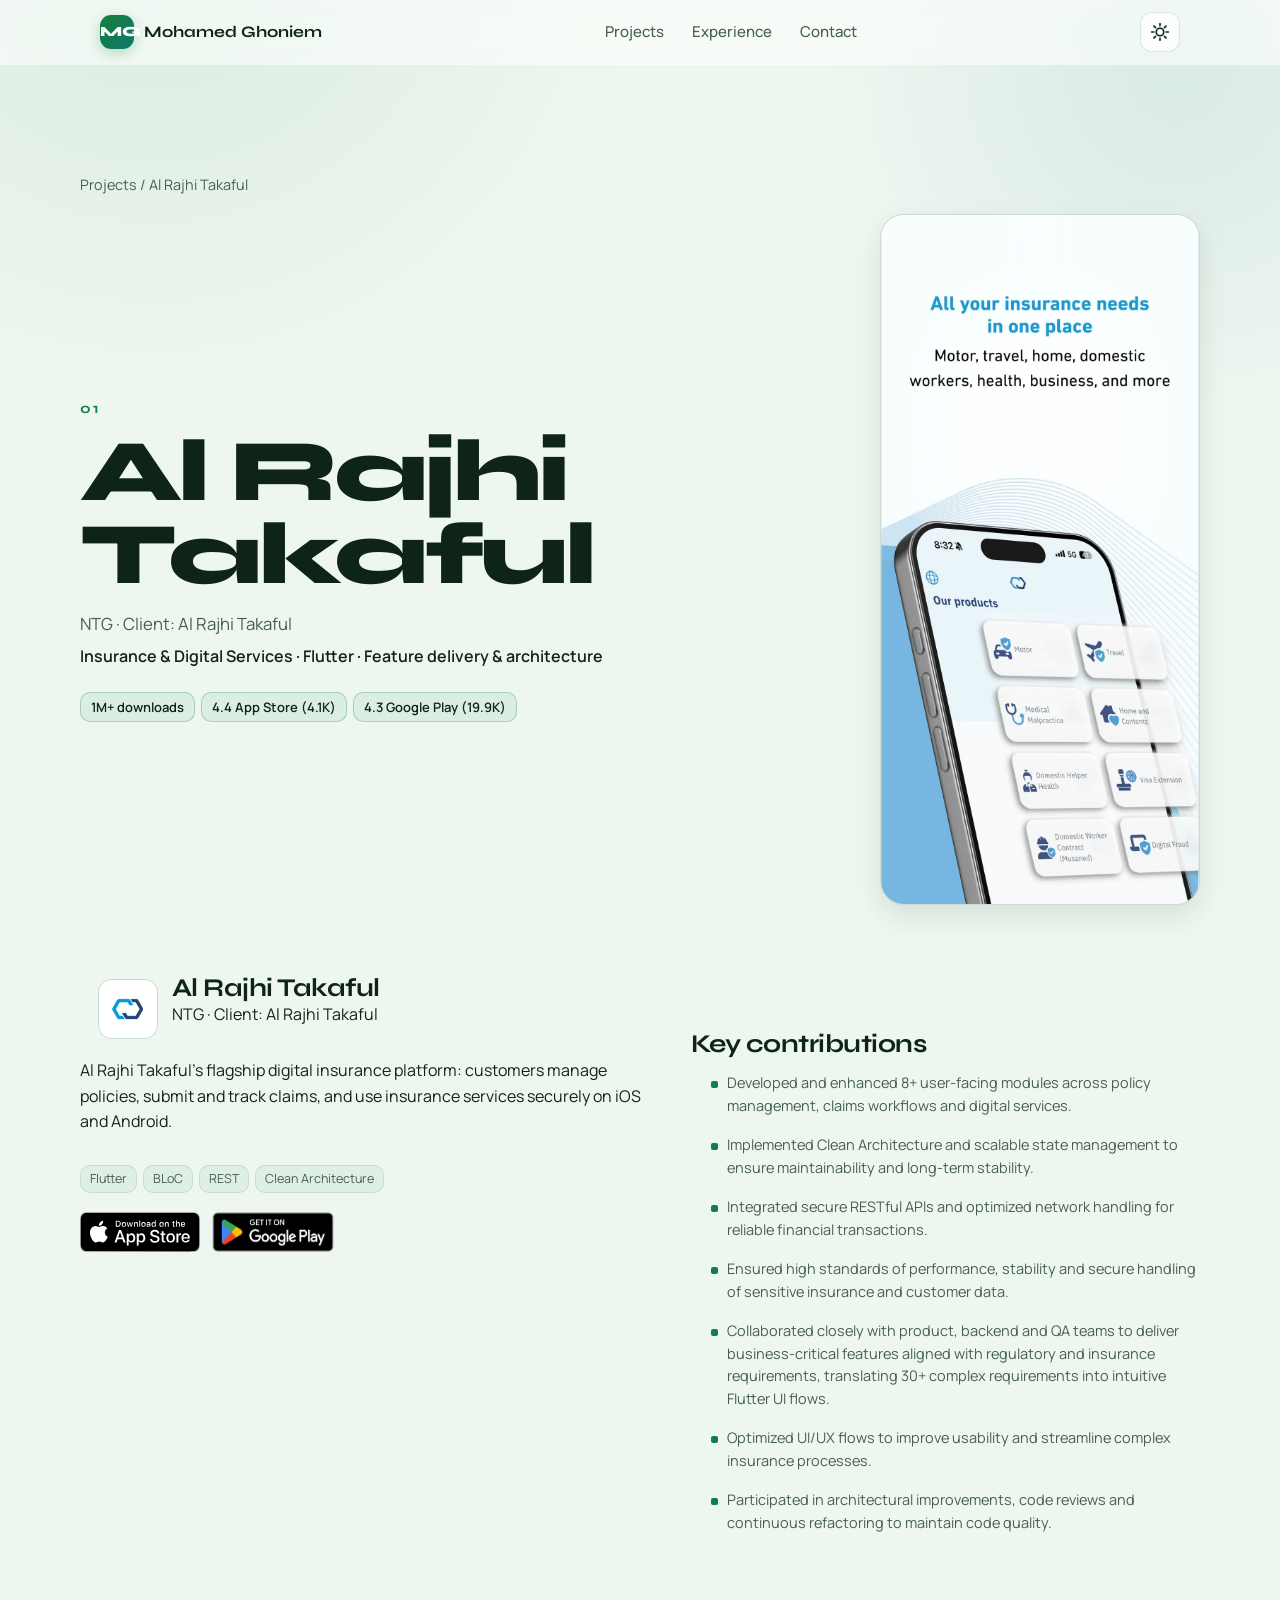
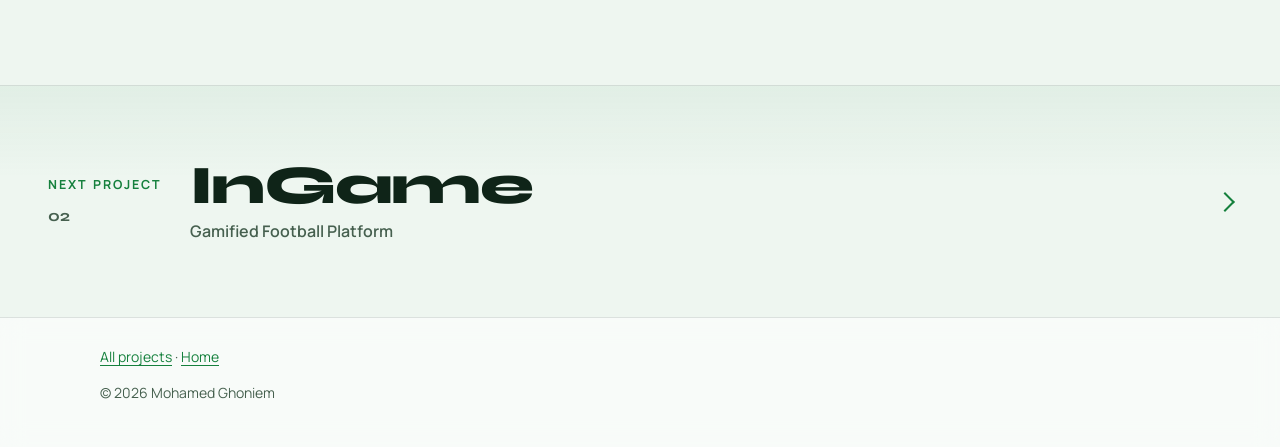
==== work/al-rajhi-takaful/index.html @ a27f89a6 "Add Dennis-style project case pages with View hover Replace expandable work panels with dedicated /w" ====
<!doctype html>
<html lang="en" class="no-js" data-theme="dark">
<head>
<meta charset="utf-8">
<meta name="viewport" content="width=device-width, initial-scale=1">
<title>Al Rajhi Takaful — Mohamed Ghoniem</title>
<meta name="description" content="Al Rajhi Takaful&#x27;s flagship digital insurance platform: customers manage policies, submit and track claims, and use insurance services securely on iOS and Android.">
<meta name="author" content="Mohamed Ghoniem">
<link rel="canonical" href="https://ghon4.github.io/work/al-rajhi-takaful/">
<meta name="theme-color" content="#07130d" id="theme-color">
<meta name="color-scheme" content="dark light">
<meta property="og:type" content="article">
<meta property="og:site_name" content="Mohamed Ghoniem">
<meta property="og:title" content="Al Rajhi Takaful — Mohamed Ghoniem">
<meta property="og:description" content="Al Rajhi Takaful&#x27;s flagship digital insurance platform: customers manage policies, submit and track claims, and use insurance services securely on iOS and Android.">
<meta property="og:url" content="https://ghon4.github.io/work/al-rajhi-takaful/">
<meta property="og:image" content="https://ghon4.github.io/assets/og-website.jpg">
<meta name="twitter:card" content="summary_large_image">
<meta name="twitter:title" content="Al Rajhi Takaful — Mohamed Ghoniem">
<meta name="twitter:description" content="Al Rajhi Takaful&#x27;s flagship digital insurance platform: customers manage policies, submit and track claims, and use insurance services securely on iOS and Android.">
<meta name="twitter:image" content="https://ghon4.github.io/assets/og-website.jpg">
<link rel="icon" href="../../favicon.svg" type="image/svg+xml">
<link rel="icon" href="../../favicon-32.png" sizes="32x32" type="image/png">
<link rel="apple-touch-icon" href="../../apple-touch-icon.png">
<link rel="preconnect" href="https://fonts.googleapis.com">
<link rel="preconnect" href="https://fonts.gstatic.com" crossorigin>
<link href="https://fonts.googleapis.com/css2?family=Manrope:wght@400;500;600;700;800&family=Syne:wght@600;700;800&display=swap" rel="stylesheet">
<script>(function(){var r=document.documentElement;r.classList.add('js');r.classList.remove('no-js');try{var t=localStorage.getItem('theme');if(!t)t=matchMedia('(prefers-color-scheme: light)').matches?'light':'dark';r.setAttribute('data-theme',t);}catch(e){}})();</script>
<link rel="stylesheet" href="../../assets/css/style.css?v=7">
</head>
<body class="case-page">
<a class="skip-link" href="#main">Skip to content</a>
<header class="site-header">
  <div class="container">
    <nav class="nav" aria-label="Main">
      <a class="brand" href="../../" aria-label="Mohamed Ghoniem, back to home"><span class="brand-mark" aria-hidden="true">MG</span><span>Mohamed Ghoniem</span></a>
      <div class="nav-links-wrap">
        <ul class="nav-links">
          <li><a href="../../#projects">Projects</a></li>
          <li><a href="../../#experience">Experience</a></li>
          <li><a href="../../#contact">Contact</a></li>
        </ul>
      </div>
      <div class="nav-actions">
        <button class="icon-btn theme-toggle" type="button" aria-label="Toggle light theme" aria-pressed="false">
          <svg class="moon" viewBox="0 0 24 24" aria-hidden="true"><path d="M21 12.8A9 9 0 1 1 11.2 3a7 7 0 0 0 9.8 9.8z" fill="none" stroke="currentColor" stroke-width="2" stroke-linejoin="round"/></svg>
          <svg class="sun" viewBox="0 0 24 24" aria-hidden="true"><circle cx="12" cy="12" r="4.5" fill="none" stroke="currentColor" stroke-width="2"/><path d="M12 2v2.5M12 19.5V22M2 12h2.5M19.5 12H22M4.9 4.9l1.8 1.8M17.3 17.3l1.8 1.8M4.9 19.1l1.8-1.8M17.3 6.7l1.8-1.8" stroke="currentColor" stroke-width="2" stroke-linecap="round"/></svg>
        </button>
        <button class="icon-btn menu-toggle" type="button" aria-label="Open menu" aria-expanded="false" aria-controls="mobile-menu">
          <svg class="open" viewBox="0 0 24 24" aria-hidden="true"><path d="M4 7h16M4 12h16M4 17h16" stroke="currentColor" stroke-width="2" stroke-linecap="round"/></svg>
          <svg class="close" viewBox="0 0 24 24" aria-hidden="true"><path d="M6 6l12 12M18 6 6 18" stroke="currentColor" stroke-width="2" stroke-linecap="round"/></svg>
        </button>
      </div>
    </nav>
    <div class="mobile-menu" id="mobile-menu">
      <a href="../../#projects">Projects</a>
      <a href="../../#experience">Experience</a>
      <a href="../../#contact">Contact</a>
    </div>
  </div>
</header>

<main id="main">
  <article class="case" aria-labelledby="case-title">
    <div class="case-hero container">
      <p class="case-crumb reveal"><a href="../../#projects">Projects</a><span aria-hidden="true"> / </span><span>Al Rajhi Takaful</span></p>
      <div class="case-hero-grid">
        <div class="case-hero-copy">
          <p class="case-index reveal" aria-hidden="true">01</p>
          <h1 class="case-title reveal" id="case-title">Al Rajhi Takaful</h1>
          <p class="case-company reveal">NTG · Client: Al Rajhi Takaful</p>
          <p class="case-role reveal">Insurance &amp; Digital Services · Flutter · Feature delivery &amp; architecture</p>
          <ul class="metrics case-metrics" aria-label="Results"><li>1M+ downloads</li><li>4.4 App Store (4.1K)</li><li>4.3 Google Play (19.9K)</li></ul>
        </div>
        <figure class="case-shot reveal"><img src="../../assets/shots/alrajhi.webp" width="900" height="1950" alt="Al Rajhi Takaful App Store image: All your insurance needs in one place" decoding="async" fetchpriority="high"></figure>
      </div>
    </div>

    <div class="case-body container">
      <div class="case-intro reveal">
        <div class="card-head"><img class="app-icon" src="../../assets/icons/alrajhi.webp" width="60" height="60" alt="Al Rajhi Takaful app icon" loading="lazy" decoding="async"><div><h2 class="case-h2">Al Rajhi Takaful</h2><p class="company">NTG · Client: Al Rajhi Takaful</p></div></div>
        <p class="desc">Al Rajhi Takaful&#x27;s flagship digital insurance platform: customers manage policies, submit and track claims, and use insurance services securely on iOS and Android.</p>
        <ul class="tags" aria-label="Tech stack"><li>Flutter</li><li>BLoC</li><li>REST</li><li>Clean Architecture</li></ul>
        <div class="stores">
<a class="store-badge" href="https://apps.apple.com/us/app/al-rajhi-takaful/id1511689440" target="_blank" rel="noopener"><img src="../../assets/badges/app-store.svg" alt="Download Al Rajhi Takaful on the App Store" width="120" height="40" loading="lazy"></a>
<a class="store-badge store-badge-gp" href="https://play.google.com/store/apps/details?id=com.alrajhitakaful.dcp" target="_blank" rel="noopener"><img src="../../assets/badges/google-play.png" alt="Get Al Rajhi Takaful on Google Play" width="135" height="40" loading="lazy"></a>
</div>
        
      </div>
      <section class="case-contribs reveal" aria-labelledby="contrib-title">
        <h2 class="case-h2" id="contrib-title">Key contributions</h2>
        <ul class="kc-list case-contrib"><li>Developed and enhanced 8+ user-facing modules across policy management, claims workflows and digital services.</li><li>Implemented Clean Architecture and scalable state management to ensure maintainability and long-term stability.</li><li>Integrated secure RESTful APIs and optimized network handling for reliable financial transactions.</li><li>Ensured high standards of performance, stability and secure handling of sensitive insurance and customer data.</li><li>Collaborated closely with product, backend and QA teams to deliver business-critical features aligned with regulatory and insurance requirements, translating 30+ complex requirements into intuitive Flutter UI flows.</li><li>Optimized UI/UX flows to improve usability and streamline complex insurance processes.</li><li>Participated in architectural improvements, code reviews and continuous refactoring to maintain code quality.</li></ul>
      </section>
    </div>

    <nav class="case-next" aria-label="Next project">
      <a class="case-next-link" href="../ingame/">
        <span class="case-next-meta">
          <span class="case-next-label">Next project</span>
          <span class="case-next-index" aria-hidden="true">02</span>
        </span>
        <span class="case-next-main">
          <span class="case-next-title">InGame</span>
          <span class="case-next-cat">Gamified Football Platform</span>
        </span>
        <span class="case-next-arrow" aria-hidden="true"></span>
      </a>
    </nav>
  </article>
</main>

<footer class="site-footer">
  <div class="container">
    <p><a href="../../#projects">All projects</a> · <a href="../../">Home</a></p>
    <p>© <span id="year"></span> Mohamed Ghoniem</p>
  </div>
</footer>
<script src="../../assets/js/main.js?v=7" defer></script>
</body>
</html>
---- assets/css/style.css ----
/* Mohamed Ghoniem — portfolio. Plain CSS, mobile first. Moss glass refresh. */
:root{
  --bg:#07130d; --bg-2:#0c1c14; --surface:#10241a; --surface-2:#152e21;
  --border:#22442f; --text:#e7f5ec; --muted:#a3c2ae; --accent:#4ade80; --accent-2:#2dd4bf;
  --accent-ink:#04140a; --chip:#183424; --glow:rgba(74,222,128,.14);
  --radius:18px; --maxw:1120px;
  --font:"Manrope",ui-sans-serif,sans-serif;
  --font-display:"Syne",ui-sans-serif,sans-serif;
  --glass:color-mix(in srgb,var(--surface) 48%,transparent);
  --glass-strong:color-mix(in srgb,var(--surface) 68%,transparent);
  --glass-edge:color-mix(in srgb,var(--text) 16%,transparent);
  --blur:18px; --blur-sm:12px;
  --clay:0 12px 30px rgba(0,0,0,.32), inset 0 1px 0 rgba(255,255,255,.06);
  --clay-hover:0 20px 44px rgba(0,0,0,.42), inset 0 1px 0 rgba(255,255,255,.1);
  --shadow:var(--clay);
  /* Unified hover language (Linear-style timing) */
  --ease:cubic-bezier(.22,1,.36,1);
  --ease-out:cubic-bezier(.4,0,.2,1);
  --dur:220ms;
  --dur-out:160ms;
  --lift:-4px;
  color-scheme:dark;
}
:root[data-theme="light"]{
  --bg:#eef6f0; --bg-2:#e3f0e7; --surface:#f7fcf8; --surface-2:#e8f4ec;
  --border:#c5dbcce0; --text:#0f2418; --muted:#46604f; --accent:#15803d; --accent-2:#0f766e;
  --accent-ink:#ffffff; --chip:#dceee3; --glow:rgba(21,128,61,.10);
  --glass:color-mix(in srgb,#ffffff 58%,transparent);
  --glass-strong:color-mix(in srgb,#ffffff 74%,transparent);
  --glass-edge:color-mix(in srgb,var(--text) 12%,transparent);
  --clay:0 12px 28px rgba(15,36,24,.10), inset 0 1px 0 rgba(255,255,255,.85);
  --clay-hover:0 20px 40px rgba(15,36,24,.16), inset 0 1px 0 rgba(255,255,255,.95);
  --shadow:var(--clay);
  color-scheme:light;
}
*,*::before,*::after{box-sizing:border-box}
html{scroll-behavior:smooth;scroll-padding-top:72px;-webkit-text-size-adjust:100%}
body{margin:0;font-family:var(--font);background:var(--bg);color:var(--text);line-height:1.6;font-size:16px;
  transition:background-color .25s ease,color .25s ease;
  background-image:
    radial-gradient(900px circle at 12% -10%,color-mix(in srgb,var(--accent) 10%,transparent),transparent 55%),
    radial-gradient(700px circle at 92% 8%,color-mix(in srgb,var(--accent-2) 9%,transparent),transparent 50%);
  background-attachment:fixed}
img{max-width:100%;display:block}
a{color:var(--accent);text-decoration-thickness:1px;text-underline-offset:3px}
a:hover{text-decoration:underline}
:focus-visible{outline:3px solid var(--accent);outline-offset:3px;border-radius:6px}
h1,h2,h3{font-family:var(--font-display);line-height:1.15;margin:0 0 .5em;letter-spacing:-.02em}
p{margin:0 0 1em}
ul{padding-left:1.2em;margin:0}
.container{width:100%;max-width:var(--maxw);margin:0 auto;padding:0 20px}
.skip-link{position:absolute;left:-999px;top:8px;background:var(--accent);color:var(--accent-ink);padding:8px 14px;border-radius:8px;z-index:100}
.skip-link:focus{left:8px}
.sr-only{position:absolute;width:1px;height:1px;padding:0;margin:-1px;overflow:hidden;clip:rect(0,0,0,0);white-space:nowrap;border:0}

/* Header — frosted glass */
.site-header{position:sticky;top:0;z-index:50;background:var(--glass);
  backdrop-filter:saturate(1.35) blur(var(--blur));-webkit-backdrop-filter:saturate(1.35) blur(var(--blur));
  border-bottom:1px solid transparent;
  transition:border-color var(--dur) var(--ease),background-color var(--dur) var(--ease),box-shadow var(--dur) var(--ease),backdrop-filter var(--dur) var(--ease)}
.site-header.scrolled{border-bottom-color:var(--glass-edge);box-shadow:0 8px 24px rgba(0,0,0,.12);
  backdrop-filter:saturate(1.45) blur(calc(var(--blur) + 4px));-webkit-backdrop-filter:saturate(1.45) blur(calc(var(--blur) + 4px))}
.nav{display:flex;align-items:center;justify-content:space-between;height:64px;gap:12px}
.brand{display:flex;align-items:center;gap:10px;font-family:var(--font-display);font-weight:700;color:var(--text);text-decoration:none}
.brand:hover{text-decoration:none}
.brand-mark{width:34px;height:34px;border-radius:11px;display:grid;place-items:center;font-size:14px;font-weight:800;
  background:linear-gradient(135deg,var(--accent),var(--accent-2));color:#04140a;
  box-shadow:0 4px 14px color-mix(in srgb,var(--accent) 28%,transparent)}
.nav-links-wrap{display:none;position:relative;align-items:center}
.nav-links{display:flex;list-style:none;margin:0;padding:0;gap:4px;position:relative;align-items:center}
.nav-indicator{position:absolute;top:50%;left:0;height:34px;border-radius:10px;pointer-events:none;z-index:0;
  background:color-mix(in srgb,var(--accent) 16%,var(--glass-strong));
  border:1px solid color-mix(in srgb,var(--accent) 35%,var(--glass-edge));
  box-shadow:inset 0 1px 0 rgba(255,255,255,.06);
  transform:translate(0,-50%);opacity:0;
  transition:transform var(--dur) var(--ease),width var(--dur) var(--ease),opacity var(--dur-out) var(--ease-out)}
.nav-indicator.is-ready{opacity:1}
.nav-links a{position:relative;z-index:1;color:var(--muted);text-decoration:none;padding:8px 12px;border-radius:10px;font-size:15px;font-weight:500;
  transition:color var(--dur) var(--ease)}
.nav-links a:hover{color:var(--text)}
.nav-links a.active{color:var(--text);background:transparent}
.nav-actions{display:flex;align-items:center;gap:8px}
.icon-btn{width:40px;height:40px;min-width:40px;min-height:40px;border-radius:12px;border:1px solid var(--glass-edge);background:var(--glass-strong);color:var(--text);
  display:grid;place-items:center;cursor:pointer;backdrop-filter:blur(var(--blur-sm));-webkit-backdrop-filter:blur(var(--blur-sm));
  transition:transform var(--dur) var(--ease),border-color var(--dur) var(--ease),box-shadow var(--dur) var(--ease)}
.icon-btn:hover{transform:translateY(-1px);border-color:color-mix(in srgb,var(--accent) 45%,var(--border));box-shadow:var(--clay)}
.icon-btn:active{transform:scale(.97)}
.icon-btn svg{width:20px;height:20px}
.theme-toggle .sun{display:none}
:root[data-theme="light"] .theme-toggle .sun{display:block}
:root[data-theme="light"] .theme-toggle .moon{display:none}
.menu-toggle .close{display:none}
.menu-open .menu-toggle .close{display:block}
.menu-open .menu-toggle .open{display:none}
.mobile-menu{display:none;border-top:1px solid var(--border);padding:8px 0 16px}
.menu-open .mobile-menu{display:block}
.mobile-menu a{display:block;padding:12px 4px;color:var(--text);text-decoration:none;border-bottom:1px solid var(--border)}
@media (min-width:900px){.nav-links-wrap{display:flex}.menu-toggle,.mobile-menu,.menu-open .mobile-menu{display:none}}

/* Buttons — primary solid, secondary glass */
.btn{display:inline-flex;align-items:center;justify-content:center;gap:8px;padding:11px 18px;border-radius:14px;font-weight:600;font-size:15px;
  text-decoration:none;border:1px solid var(--glass-edge);background:var(--glass);color:var(--text);
  backdrop-filter:blur(var(--blur-sm));-webkit-backdrop-filter:blur(var(--blur-sm));
  box-shadow:var(--clay);cursor:pointer;will-change:transform;
  transition:transform var(--dur) var(--ease),box-shadow var(--dur) var(--ease),background-color var(--dur-out) var(--ease-out),border-color var(--dur) var(--ease),filter var(--dur) var(--ease)}
.btn:hover{text-decoration:none;transform:translateY(-2px);border-color:color-mix(in srgb,var(--accent) 55%,var(--glass-edge));box-shadow:var(--clay-hover)}
.btn:active{transform:translateY(0) scale(.98)}
.btn svg{width:18px;height:18px;flex:none}
.btn-primary{background:linear-gradient(160deg,color-mix(in srgb,var(--accent) 92%,#fff),var(--accent));border-color:var(--accent);color:var(--accent-ink);
  backdrop-filter:none;-webkit-backdrop-filter:none}
.btn-primary:hover{filter:brightness(1.06);border-color:color-mix(in srgb,var(--accent) 80%,#fff)}
.btn-magnetic{display:inline-flex}
.btn-sm{padding:8px 12px;font-size:14px;border-radius:10px}

/* Sections */
section{padding:72px 0}
.section-head{margin-bottom:32px}
.eyebrow{display:inline-block;font-size:13px;font-weight:700;letter-spacing:.12em;text-transform:uppercase;color:var(--accent);margin-bottom:8px}
.section-head h2{font-size:clamp(1.7rem,3.5vw,2.3rem)}
.section-head p{color:var(--muted);max-width:680px}
.alt{background:color-mix(in srgb,var(--bg-2) 88%,transparent);position:relative}
.alt::before{content:"";position:absolute;inset:0;pointer-events:none;
  background:radial-gradient(600px circle at 80% 0%,color-mix(in srgb,var(--accent) 6%,transparent),transparent 70%)}

/* Hero — full-bleed atmosphere */
.hero{padding:40px 0 36px;position:relative;overflow:hidden;
  background:
    radial-gradient(720px circle at 88% 8%,var(--glow),transparent 62%),
    radial-gradient(560px circle at 0% -8%,rgba(45,212,191,.11),transparent 70%)}
.hero-atmosphere{position:absolute;inset:-20% -10%;pointer-events:none;overflow:hidden}
.hero-atmosphere .orb{position:absolute;border-radius:50%;filter:blur(48px);opacity:.55;will-change:transform}
.hero-atmosphere .orb-a{width:min(52vw,420px);height:min(52vw,420px);top:-8%;right:4%;
  background:radial-gradient(circle,color-mix(in srgb,var(--accent) 38%,transparent),transparent 70%)}
.hero-atmosphere .orb-b{width:min(44vw,360px);height:min(44vw,360px);bottom:4%;left:-6%;
  background:radial-gradient(circle,color-mix(in srgb,var(--accent-2) 32%,transparent),transparent 70%)}
.hero-atmosphere .orb-c{width:min(36vw,280px);height:min(36vw,280px);top:42%;left:38%;
  background:radial-gradient(circle,color-mix(in srgb,var(--accent) 18%,transparent),transparent 70%);opacity:.35}
.hero-grid-bg{position:absolute;inset:0;pointer-events:none;opacity:.7;
  background-image:linear-gradient(rgba(74,222,128,.045) 1px,transparent 1px),linear-gradient(90deg,rgba(74,222,128,.045) 1px,transparent 1px);
  background-size:44px 44px;
  mask-image:linear-gradient(90deg,transparent 0%,#000 40%,#000 100%);
  -webkit-mask-image:linear-gradient(90deg,transparent 0%,#000 40%,#000 100%)}
:root[data-theme="light"] .hero-grid-bg{
  background-image:linear-gradient(rgba(21,128,61,.07) 1px,transparent 1px),linear-gradient(90deg,rgba(21,128,61,.07) 1px,transparent 1px)}
.hero h1{font-size:clamp(2.4rem,7vw,4.15rem);letter-spacing:-.03em;margin-bottom:.15em;font-weight:800}
.hero .role{font-size:clamp(1.15rem,2.6vw,1.5rem);font-weight:600;
  background:linear-gradient(90deg,var(--accent),var(--accent-2));-webkit-background-clip:text;background-clip:text;color:transparent;margin-bottom:16px}
.hero .lead{font-size:1.1rem;color:var(--muted);max-width:42rem}
.hero-meta{display:flex;flex-wrap:wrap;gap:8px 18px;color:var(--muted);font-size:15px;margin:18px 0 22px;padding:0;list-style:none}
.hero-meta li{display:flex;align-items:center;gap:6px}
.hero-meta svg{width:18px;height:18px;color:var(--accent)}
.badge-open{display:inline-flex;align-items:center;gap:8px;padding:7px 14px;border-radius:999px;border:1px solid var(--glass-edge);
  background:var(--glass);backdrop-filter:blur(var(--blur-sm));-webkit-backdrop-filter:blur(var(--blur-sm));
  font-size:14px;font-weight:500;color:var(--text);margin-bottom:18px;box-shadow:var(--clay)}
.dot{width:8px;height:8px;border-radius:50%;background:#22c55e;box-shadow:0 0 0 0 rgba(34,197,94,.55);animation:pulse 2.2s infinite}
@keyframes pulse{0%{box-shadow:0 0 0 0 rgba(34,197,94,.5)}70%{box-shadow:0 0 0 8px rgba(34,197,94,0)}100%{box-shadow:0 0 0 0 rgba(34,197,94,0)}}
.cta-row{display:flex;flex-wrap:wrap;gap:10px}
.hero-layout{display:grid;gap:28px;align-items:center}
.toptal-chip{display:inline-flex;align-items:center;gap:10px;margin-top:16px;padding:6px 14px 6px 6px;border-radius:14px;
  border:1px solid var(--glass-edge);background:var(--glass);backdrop-filter:blur(var(--blur-sm));-webkit-backdrop-filter:blur(var(--blur-sm));
  color:var(--text);text-decoration:none;font-size:13.5px;width:fit-content;box-shadow:var(--clay);
  transition:transform .2s ease,border-color .15s,box-shadow .2s}
.toptal-chip:hover{text-decoration:none;border-color:var(--accent);transform:translateY(-1px);box-shadow:var(--clay-hover)}
.toptal-chip strong{font-weight:700;color:var(--text)}
.toptal-hex{width:26px;height:26px;flex:none;display:grid;place-items:center;font-size:11px;font-weight:800;color:#04140a;letter-spacing:-.04em;
  background:linear-gradient(135deg,var(--accent),var(--accent-2));
  clip-path:polygon(50% 0,100% 25%,100% 75%,50% 100%,0 75%,0 25%)}
:root[data-theme="light"] .toptal-hex{color:#fff}

/* Phone devices */
.device{position:relative;margin:0;background:#0b120e;border-radius:28px;padding:9px 8px 10px;
  box-shadow:0 18px 40px rgba(0,0,0,.45),0 0 0 1px rgba(74,222,128,.18);
  width:168px}
.device img{width:100%;height:auto;display:block;border-radius:20px;background:#0b120e;aspect-ratio:9/19.4;object-fit:cover;object-position:top}
.device::before{/* dynamic island */
  content:"";position:absolute;top:14px;left:50%;transform:translateX(-50%);width:38%;height:13px;
  background:#0b120e;border-radius:999px;z-index:2;pointer-events:none}
.device-lg{width:min(100%,220px);margin:0 auto 4px}
.hero-devices{position:relative;height:380px;margin:0 auto;width:min(100%,420px);justify-self:center}
.hero-devices .device{position:absolute;top:28px;width:168px}
.hero-devices .d-center{width:200px;left:50%;top:0;transform:translateX(-50%);z-index:3}
.hero-devices .d-left{left:0;transform:rotate(-11deg) translateY(28px);z-index:2}
.hero-devices .d-right{right:0;left:auto;transform:rotate(11deg) translateY(28px);z-index:1}
@keyframes device-float{0%,100%{transform:translateX(-50%) translateY(0)}50%{transform:translateX(-50%) translateY(-6px)}}
@media (prefers-reduced-motion:no-preference){
  .hero-devices .d-center{animation:device-float 5.5s ease-in-out infinite}
}

/* Stats strip under hero — glass band, quieter than cards */
.stats-strip{display:grid;grid-template-columns:repeat(2,1fr);gap:1px;list-style:none;margin:28px 0 0;padding:0;
  border:1px solid var(--glass-edge);border-radius:18px;overflow:hidden;background:var(--glass-edge);
  backdrop-filter:blur(var(--blur));-webkit-backdrop-filter:blur(var(--blur));box-shadow:var(--clay)}
.stats-strip li{background:var(--glass-strong);padding:14px 16px;border:none;border-radius:0}
.stats-strip strong{display:block;font-family:var(--font-display);font-size:1.7rem;line-height:1.1;color:#4ade80;font-weight:800}
:root[data-theme="light"] .stats-strip strong{color:#15803d}
.stats-strip span{color:var(--muted);font-size:13px}

@media (min-width:700px){
  .stats-strip{grid-template-columns:repeat(4,1fr)}
}
@media (min-width:900px){
  .hero{padding:64px 0 48px}
  .hero .lead{max-width:36rem}
  .hero-layout{grid-template-columns:minmax(0,1fr) 420px;column-gap:24px;align-items:center}
  .hero-devices{justify-self:end;width:420px;height:420px}
  .hero-devices .device{width:180px}
  .hero-devices .d-center{width:220px}
  .stats-strip{margin-top:36px}
}

/* About */
.about-grid{display:grid;gap:32px}
.about-text p{color:var(--text);font-size:1.05rem}
.stats{display:grid;grid-template-columns:repeat(2,1fr);gap:12px;margin:0;padding:0;list-style:none}
.stat{background:var(--glass);border:1px solid var(--glass-edge);border-radius:var(--radius);padding:18px;
  backdrop-filter:blur(var(--blur-sm));-webkit-backdrop-filter:blur(var(--blur-sm));box-shadow:var(--clay)}
.stat strong{display:block;font-family:var(--font-display);font-size:1.9rem;line-height:1.1;color:var(--accent)}
.stat span{color:var(--muted);font-size:14px}
@media (min-width:900px){.about-grid{grid-template-columns:1.4fr 1fr;align-items:start}}

/* Projects */
.filters{display:flex;flex-wrap:wrap;gap:8px;margin-bottom:24px}
.filter{border:1px solid var(--glass-edge);background:var(--glass);color:var(--muted);border-radius:12px;padding:7px 14px;min-height:40px;font-size:14px;font-weight:600;cursor:pointer;
  backdrop-filter:blur(var(--blur-sm));-webkit-backdrop-filter:blur(var(--blur-sm));
  transition:background-color var(--dur) var(--ease),border-color var(--dur) var(--ease),color var(--dur) var(--ease),transform var(--dur) var(--ease)}
.filter:hover{transform:translateY(-1px);color:var(--text)}
.filter:active{transform:scale(.97)}
.filter[aria-pressed="true"]{background:var(--accent);border-color:var(--accent);color:var(--accent-ink)}
.projects{display:grid;gap:18px;list-style:none;margin:0;padding:0}
.projects > li,.featured > li,.card{min-width:0;max-width:100%}
@media (min-width:700px){.projects{grid-template-columns:repeat(2,minmax(0,1fr))}}
@media (min-width:1080px){.projects{grid-template-columns:repeat(3,minmax(0,1fr))}}
.card{background:var(--glass-strong);border:1px solid var(--glass-edge);border-radius:var(--radius);padding:20px;display:flex;flex-direction:column;gap:12px;
  backdrop-filter:blur(var(--blur-sm));-webkit-backdrop-filter:blur(var(--blur-sm));box-shadow:var(--clay);
  transition:transform var(--dur) var(--ease),border-color var(--dur) var(--ease),box-shadow var(--dur) var(--ease);height:100%}
.card:hover,.card:focus-within{
  transform:translateY(var(--lift));
  border-color:color-mix(in srgb,var(--accent) 50%,var(--glass-edge));
  box-shadow:var(--clay-hover)}
.card[hidden]{display:none}
.card-head{display:flex;gap:14px;align-items:center}
.app-icon{width:60px;height:60px;border-radius:14px;flex:none;object-fit:cover;border:1px solid var(--border);background:var(--surface-2)}
.monogram{display:grid;place-items:center;font-weight:800;font-size:20px;color:#04140a;background:linear-gradient(135deg,var(--accent),var(--accent-2))}
.card h3{font-size:1.15rem;margin:0}
.card .company{color:var(--muted);font-size:14px;margin:2px 0 0}
.card .tagline{font-weight:600;font-size:15px;margin:0}
.card .desc{color:var(--muted);font-size:15px;margin:0}
.metrics{display:flex;flex-wrap:wrap;gap:6px;list-style:none;margin:0;padding:0}
.metrics li{font-size:13px;font-weight:600;padding:4px 10px;border-radius:8px;background:color-mix(in srgb,var(--accent) 14%,transparent);color:var(--text);border:1px solid color-mix(in srgb,var(--accent) 30%,transparent)}
.tags{display:flex;flex-wrap:wrap;gap:6px;list-style:none;margin:0;padding:0}
.tags li{font-size:12.5px;padding:3px 9px;border-radius:999px;background:var(--chip);color:var(--muted);border:1px solid var(--border)}
/* Key contributions: top items always visible, rest in a native <details> (works without JS) */
.kc{border-top:1px dashed var(--border);padding-top:12px}
.kc-title{font-size:12.5px;font-weight:700;letter-spacing:.1em;text-transform:uppercase;color:var(--text);margin:0 0 8px}
.kc-list{list-style:none;margin:0;padding:0;color:var(--muted);font-size:14.5px;line-height:1.55}
.kc-list li{position:relative;padding-left:18px;margin-bottom:7px}
.kc-list li::before{content:"";position:absolute;left:2px;top:.62em;width:7px;height:7px;border-radius:2px;
  background:linear-gradient(135deg,var(--accent),var(--accent-2))}
.kc-more summary{cursor:pointer;list-style:none;display:inline-flex;align-items:center;gap:8px;margin-top:2px;padding:6px 12px;
  border:1px solid var(--border);border-radius:999px;background:var(--surface-2);color:var(--accent);font-weight:600;font-size:13.5px;
  transition:border-color .15s,background-color .15s}
.kc-more summary:hover{border-color:var(--accent)}
.kc-more summary::-webkit-details-marker{display:none}
.kc-more summary::marker{content:""}
.kc-more summary::after{content:"";width:7px;height:7px;border-right:2px solid currentColor;border-bottom:2px solid currentColor;
  transform:translateY(-2px) rotate(45deg);transition:transform .2s ease}
.kc-more[open] summary::after{transform:translateY(2px) rotate(-135deg)}
.kc-count{color:var(--muted);font-weight:500}
.kc-more[open] .when-closed,.kc-more:not([open]) .when-open{display:none}
/* When open, keep the toggle below the full list (browsers that support flex on <details>); otherwise it simply stays above */
.kc-more[open]{display:flex;flex-direction:column;align-items:flex-start}
.kc-more[open] summary{order:2;margin-top:4px}
.kc-more[open] .kc-list{width:100%}
.stores{display:flex;flex-wrap:wrap;gap:8px;margin-top:auto;padding-top:4px}
.note{font-size:13px;color:var(--muted);font-style:italic;margin-top:auto}

/* Timeline */
.timeline{list-style:none;margin:0;padding:0;position:relative}
.timeline::before{content:"";position:absolute;left:7px;top:6px;bottom:6px;width:2px;background:var(--border)}
.tl-item{position:relative;padding-left:36px;margin-bottom:28px}
.tl-item::before{content:"";position:absolute;left:0;top:6px;width:16px;height:16px;border-radius:50%;background:var(--bg);border:3px solid var(--accent)}
.alt .tl-item::before{background:var(--bg-2)}
.tl-card{background:var(--glass-strong);border:1px solid var(--glass-edge);border-radius:var(--radius);padding:18px 20px;
  backdrop-filter:blur(var(--blur-sm));-webkit-backdrop-filter:blur(var(--blur-sm));box-shadow:var(--clay);
  transition:transform var(--dur) var(--ease),box-shadow var(--dur) var(--ease),border-color var(--dur) var(--ease)}
.tl-item:hover .tl-card{transform:translateY(-2px);box-shadow:var(--clay-hover);border-color:color-mix(in srgb,var(--accent) 40%,var(--glass-edge))}
.tl-top{display:flex;flex-wrap:wrap;justify-content:space-between;gap:4px 16px;margin-bottom:8px}
.tl-card h3{font-size:1.08rem;margin:0}
.tl-company{color:var(--muted);font-size:15px;margin:2px 0 0}
.tl-date{font-size:14px;font-weight:600;color:var(--accent);white-space:nowrap}
.tl-card ul{color:var(--muted);font-size:15px}
.tl-card li{margin-bottom:6px}

/* Skills */
.skills{display:grid;gap:14px;list-style:none;margin:0;padding:0}
@media (min-width:700px){.skills{grid-template-columns:repeat(2,1fr)}}
@media (min-width:1080px){.skills{grid-template-columns:repeat(3,1fr)}}
.skill-group{background:var(--glass-strong);border:1px solid var(--glass-edge);border-radius:var(--radius);padding:18px;
  backdrop-filter:blur(var(--blur-sm));-webkit-backdrop-filter:blur(var(--blur-sm));box-shadow:var(--clay);
  transition:transform var(--dur) var(--ease),box-shadow var(--dur) var(--ease),border-color var(--dur) var(--ease)}
.skill-group:hover{transform:translateY(-2px);box-shadow:var(--clay-hover);border-color:color-mix(in srgb,var(--accent) 40%,var(--glass-edge))}
.skill-group h3{font-size:1rem;margin-bottom:12px}

/* Education */
.edu-grid{display:grid;gap:14px}
@media (min-width:900px){.edu-grid{grid-template-columns:repeat(3,1fr)}}
.edu-card{background:var(--glass-strong);border:1px solid var(--glass-edge);border-radius:var(--radius);padding:20px;
  backdrop-filter:blur(var(--blur-sm));-webkit-backdrop-filter:blur(var(--blur-sm));box-shadow:var(--clay);
  transition:transform var(--dur) var(--ease),box-shadow var(--dur) var(--ease),border-color var(--dur) var(--ease)}
.edu-card:hover{transform:translateY(-2px);box-shadow:var(--clay-hover);border-color:color-mix(in srgb,var(--accent) 40%,var(--glass-edge))}
.edu-card h3{font-size:1.02rem;margin-bottom:6px}
.edu-card p{color:var(--muted);margin:0}
.edu-card ul{list-style:none;padding:0;color:var(--muted)}

/* Contact */
.contact-box{background:linear-gradient(145deg,color-mix(in srgb,var(--accent) 14%,var(--glass-strong)),var(--glass));
  border:1px solid var(--glass-edge);border-radius:24px;padding:28px;
  backdrop-filter:blur(var(--blur));-webkit-backdrop-filter:blur(var(--blur));box-shadow:var(--clay)}
.contact-list{display:grid;gap:12px;list-style:none;margin:24px 0 0;padding:0}
@media (min-width:700px){.contact-list{grid-template-columns:repeat(2,1fr)}}
@media (min-width:1080px){.contact-list{grid-template-columns:repeat(3,1fr)}}
.contact-list a{display:flex;align-items:center;gap:12px;padding:14px 16px;border-radius:14px;background:var(--glass-strong);
  border:1px solid var(--glass-edge);color:var(--text);text-decoration:none;box-shadow:var(--clay);
  backdrop-filter:blur(var(--blur-sm));-webkit-backdrop-filter:blur(var(--blur-sm));
  transition:border-color var(--dur) var(--ease),transform var(--dur) var(--ease),box-shadow var(--dur) var(--ease)}
.contact-list a:hover{border-color:color-mix(in srgb,var(--accent) 55%,var(--glass-edge));transform:translateY(-2px);box-shadow:var(--clay-hover)}
.contact-list svg{width:22px;height:22px;color:var(--accent);flex:none}
.contact-list small{display:block;color:var(--muted);font-size:13px}
.contact-list span{overflow-wrap:anywhere}

/* Footer */
.site-footer{border-top:1px solid var(--glass-edge);padding:28px 0;color:var(--muted);font-size:14px;
  background:var(--glass);backdrop-filter:blur(var(--blur-sm));-webkit-backdrop-filter:blur(var(--blur-sm))}
.footer-row{display:flex;flex-wrap:wrap;justify-content:space-between;gap:12px;align-items:center}
.footer-row a{color:var(--muted)}

/* Reveal animation — hidden only when JS has marked <html> with .js */
.js .reveal{--i:0;opacity:0;transform:translateY(18px);
  transition:opacity .7s var(--ease),transform .7s var(--ease);
  transition-delay:calc(var(--i) * 70ms)}
.js .reveal.in{opacity:1;transform:none}
@media (prefers-reduced-motion:reduce){
  html{scroll-behavior:auto}
  *,*::before,*::after{animation:none!important;transition:none!important}
  .reveal,.js .reveal,.js .reveal.in,.hero-enter{opacity:1;transform:none;filter:none}
  .btn:hover,.card:hover,.card:focus-within,.skill-group:hover,.edu-card:hover,.tl-item:hover .tl-card{transform:none;box-shadow:var(--clay)}
  .card:hover .shot-full img,.card:focus-within .shot-full img{transform:none}
  .card:hover h3,.card:focus-within h3{transform:none}
  .nav-indicator{transition:none}
}
@media print{.site-header,.filters,.theme-toggle{display:none}.reveal{opacity:1;transform:none}}
:root[data-theme="light"] .brand-mark,:root[data-theme="light"] .monogram{color:#fff}

/* Featured project row */
.featured{display:grid;gap:18px;list-style:none;margin:0 0 28px;padding:0}
@media (min-width:700px){.featured{grid-template-columns:repeat(2,minmax(0,1fr))}}
@media (min-width:1080px){.featured{grid-template-columns:repeat(3,minmax(0,1fr))}}
.card{padding:0;overflow:hidden;gap:0}
.card-head,.card .tagline,.card .desc,.card .metrics,.card .tags,.card .kc-more,.card .stores,.card .note{
  margin-left:18px;margin-right:18px}
.card-head{margin-top:16px}
.card .tagline{margin-top:10px}
.card .desc{margin-top:4px}
.card .metrics,.card .tags{margin-top:8px}
.card .kc-more{margin-top:10px;margin-bottom:0}
.card .stores,.card .note{margin-top:12px;margin-bottom:16px}
.card .desc{display:-webkit-box;-webkit-line-clamp:3;-webkit-box-orient:vertical;overflow:hidden}
.card-featured .desc{display:block;-webkit-line-clamp:unset;overflow:visible}
.card-featured{background:
  linear-gradient(180deg,color-mix(in srgb,var(--accent) 8%,var(--surface)),var(--surface));
  border-color:color-mix(in srgb,var(--accent) 35%,var(--border))}
.card-featured .device-lg{margin-top:16px}

/* Screenshot band on regular cards (keeps them short) */
.card-media,.card-poster{height:150px;overflow:hidden;background:var(--surface-2);border-bottom:1px solid var(--border)}
.card-media img,.card-poster img{width:100%;height:100%;object-fit:cover;object-position:top center;display:block}
@media (min-width:700px){.card-media,.card-poster{height:160px}}

/* Compact JKS row — fills the last-row hole */
.card-compact{display:grid;grid-template-columns:auto 1fr;gap:4px 16px;align-items:start;padding:16px 0 8px}
@media (min-width:700px){
  .projects .card-compact{grid-column:1 / -1;grid-template-columns:auto 1fr auto;align-items:center}
}
.card-compact .card-head{grid-column:1;grid-row:1 / span 3;margin-top:0}
.card-compact .tagline,.card-compact .desc,.card-compact .tags,.card-compact .kc-more,.card-compact .note{margin-left:0;margin-right:18px}
.card-compact .note{grid-column:2;margin-bottom:12px}
.card-compact .desc{-webkit-line-clamp:2}

/* Official store badges */
.stores{display:flex;flex-wrap:wrap;align-items:center;gap:8px 10px;margin-top:auto;padding-top:4px}
.store-badge{display:inline-flex;line-height:0;transition:transform .15s ease}
.store-badge:hover{transform:translateY(-1px)}
.store-badge img{height:40px;width:auto;display:block}
.store-badge-gp img{height:58px;margin:-8px -6px} /* official PNG has extra padding */

/* Contributions always collapsed */
.kc-more{border:none;padding:0}
.kc-more summary{cursor:pointer;list-style:none;display:inline-flex;align-items:center;gap:8px;padding:6px 12px;
  border:1px solid var(--border);border-radius:999px;background:var(--surface-2);color:var(--accent);font-weight:600;font-size:13.5px}
.kc-more summary:hover{border-color:var(--accent)}
.kc-more[open]{display:block}
.kc-more[open] .kc-list{margin-top:10px}

/* Skills: fill leftover cells in the last row */
.skills{display:flex;flex-wrap:wrap;gap:14px;list-style:none;margin:0;padding:0}
.skill-group{flex:1 1 280px}
@media (min-width:1080px){.skill-group{flex-basis:calc(33.333% - 10px)}}

/* Education: even, less hollow */
.edu-grid{display:grid;gap:14px}
@media (min-width:900px){.edu-grid{grid-template-columns:repeat(3,1fr)}}
.edu-card{min-height:148px;display:flex;flex-direction:column;justify-content:center}

/* Contact: email stays on one line, never mid-domain */
.contact-list .email-addr{overflow-wrap:normal;word-break:keep-all;white-space:nowrap}
@media (min-width:700px){
  .contact-list .contact-email{grid-column:1 / -1}
}
@media (max-width:699px){
  .contact-box{padding:20px 16px}
  .contact-list a{padding:12px}
  .contact-list .email-addr{font-size:13.5px}
}

/* Light-theme grid already handled; tone device glow */
:root[data-theme="light"] .device{box-shadow:0 16px 30px rgba(15,36,24,.16),0 0 0 1px var(--border)}

/* ---- v2 polish pass ---- */
.hero-copy{order:1}
.hero-devices{order:3}
.stats-strip{order:2;margin-top:8px}
@media (min-width:900px){
  .hero-layout{
    display:grid;
    grid-template-columns:minmax(0,1fr) 420px;
    grid-template-areas:"copy devices" "stats stats";
    column-gap:24px;row-gap:8px;align-items:center;
  }
  .hero-copy{grid-area:copy}
  .hero-devices{grid-area:devices;justify-self:end;order:initial}
  .stats-strip{grid-area:stats;margin-top:28px;order:initial}
}

/* Compact mobile hero cluster so it doesn't eat the first screen */
@media (max-width:899px){
  .hero{padding:28px 0 24px}
  .hero-devices{height:220px;width:min(100%,300px);margin:4px auto 0}
  .hero-devices .device{width:118px;top:16px}
  .hero-devices .d-center{width:148px}
  .hero-devices .d-left{transform:rotate(-11deg) translateY(16px)}
  .hero-devices .d-right{transform:rotate(11deg) translateY(16px)}
  .stats-strip{margin-top:16px;margin-bottom:4px}
  .stats-strip li{padding:10px 12px}
  .stats-strip strong{font-size:1.45rem}
  section{padding:52px 0}
  .device-lg{width:128px}
}

/* Featured cards: shorter phones on small screens */
@media (max-width:799px){
  .card-featured .device-lg{width:128px;margin-top:12px}
}

/* JKS compact row — simple, no leftover grid hole */
.card-compact{display:flex;flex-wrap:wrap;align-items:flex-start;gap:6px 18px;padding:16px 18px 12px !important;overflow:visible}
.card-compact .card-head{margin:0;flex:0 0 auto}
.card-compact .tagline,.card-compact .desc,.card-compact .tags,.card-compact .kc-more,.card-compact .note{margin-left:0;margin-right:0}
.card-compact .tagline{flex:1 1 200px;margin-top:2px}
.card-compact .desc{flex:1 1 100%;-webkit-line-clamp:2}
.card-compact .tags,.card-compact .kc-more,.card-compact .note{flex:1 1 auto}
@media (min-width:700px){
  .projects .card-compact{grid-column:1 / -1;align-items:center}
  .card-compact .desc{flex:1 1 280px;-webkit-line-clamp:2}
}

/* Poster thumbs (already framed store art): show the whole image, don't zoom the notch */
.card-poster{background:var(--bg-2)}
.card-poster img{object-fit:contain;object-position:center}

/* Contact: email full width, then a 2×2 of the rest (no leftover cell) */
@media (min-width:700px){
  .contact-list{grid-template-columns:repeat(2,1fr)}
  .contact-list .contact-email{grid-column:1 / -1}
}
@media (min-width:1080px){
  .contact-list{grid-template-columns:repeat(2,1fr)}
}


/* JKS compact: stacked on mobile, full-width tidy row on desktop. Never overflow. */
.card-compact{
  display:flex;flex-direction:column;align-items:flex-start;gap:8px;
  padding:16px 18px 14px !important;
  max-width:100%;
}
.card-compact .card-head,
.card-compact .tagline,
.card-compact .desc,
.card-compact .tags,
.card-compact .kc-more,
.card-compact .note{margin:0;max-width:100%}
.card-compact .desc{-webkit-line-clamp:3}
@media (min-width:700px){
  .projects .card-compact{grid-column:1 / -1}
  .card-compact{display:grid;grid-template-columns:auto 1fr auto;grid-template-rows:auto auto auto;column-gap:20px;row-gap:6px;align-items:center}
  .card-compact .card-head{grid-column:1;grid-row:1 / span 3;align-self:center}
  .card-compact .tagline{grid-column:2;grid-row:1}
  .card-compact .desc{grid-column:2;grid-row:2;-webkit-line-clamp:2;margin:0}
  .card-compact .tags{grid-column:2;grid-row:3}
  .card-compact .kc-more{grid-column:3;grid-row:1 / span 2;justify-self:end}
  .card-compact .note{grid-column:3;grid-row:3;justify-self:end;margin:0;text-align:right}
}
/* clip avoids breaking position:sticky (unlike overflow-x:hidden on html/body) */
body{overflow-x:clip}

/* Final JKS mobile fix: column, no wrap, children full width */
@media (max-width:699px){
  .card-compact{flex-wrap:nowrap !important;flex-direction:column !important}
  .card-compact .card-head,
  .card-compact .tagline,
  .card-compact .desc,
  .card-compact .tags,
  .card-compact .kc-more,
  .card-compact .note{flex:0 0 auto !important;width:100%;max-width:100%;grid-column:auto !important;grid-row:auto !important}
}

/* Mobile featured: turn tall CSS phones into a short screenshot band */
@media (max-width:799px){
  .card-featured .device-lg{
    width:100% !important;max-width:none;margin:0;padding:0;border-radius:0;
    box-shadow:none;background:var(--surface-2);height:160px;overflow:hidden;
  }
  .card-featured .device-lg img{
    aspect-ratio:auto;height:160px;width:100%;border-radius:0;
    object-fit:cover;object-position:top center;
  }
  .card-featured .device-lg::before{display:none}
  .card-media,.card-poster{height:130px}
}


/* ===== Style A: full official store art, uncropped, no CSS phone frames ===== */
.hero-shots{
  position:relative;
  height:420px;
  margin:0 auto;
  width:min(100%,440px);
  justify-self:center;
  overflow:visible;
}
.shot-card{
  margin:0;
  position:absolute;
  top:28px;
  width:168px;
  border-radius:20px;
  overflow:hidden;
  background:#07130d;
  border:1px solid color-mix(in srgb,var(--accent) 22%,transparent);
  box-shadow:var(--clay-hover);
}
.shot-card img{
  width:100%;
  height:auto;
  display:block;
  object-fit:contain;
  background:#07130d;
  vertical-align:top;
}
.hero-shots .s-center{
  width:208px;
  left:50%;
  top:0;
  transform:translateX(-50%);
  z-index:3;
}
.hero-shots .s-left{
  left:2px;
  transform:rotate(-8deg) translateY(32px);
  z-index:2;
}
.hero-shots .s-right{
  right:2px;
  left:auto;
  transform:rotate(8deg) translateY(32px);
  z-index:1;
}
@keyframes shot-float{
  0%,100%{transform:translateX(-50%) translateY(0)}
  50%{transform:translateX(-50%) translateY(-6px)}
}
@media (prefers-reduced-motion:no-preference){
  .hero-shots .s-center{animation:shot-float 5.5s ease-in-out infinite}
}

/* Desktop: copy | shots, stats full-width below — keep stats in the opening view */
.hero-copy{order:1}
.hero-shots{order:3}
.stats-strip{order:2;margin-top:8px}
@media (min-width:900px){
  .hero{padding:64px 0 48px}
  .hero-layout{
    display:grid;
    grid-template-columns:minmax(0,1fr) 460px;
    grid-template-areas:"copy shots" "stats stats";
    column-gap:28px;row-gap:8px;align-items:center;
  }
  .hero-copy{grid-area:copy}
  .hero-shots{grid-area:shots;justify-self:end;order:initial;width:460px;height:560px}
  .hero-shots .shot-card{width:196px;top:36px}
  .hero-shots .s-center{width:244px} /* 244 * 1950/900 ≈ 529; box is 560 to clear shadow */
  .stats-strip{grid-area:stats;margin-top:28px;order:initial}
}

/* Mobile: copy + stats first (above the fold), compact overlapping posters below */
@media (max-width:899px){
  .hero{padding:28px 0 24px}
  .hero-shots{height:360px;width:min(100%,336px);margin:12px auto 8px}
  .hero-shots .shot-card{width:128px;top:20px;border-radius:14px}
  .hero-shots .s-center{width:160px} /* 160 * 1950/900 ≈ 347; box is 360 */
  .hero-shots .s-left{transform:rotate(-7deg) translateY(24px)}
  .hero-shots .s-right{transform:rotate(7deg) translateY(24px)}
  .stats-strip{margin-top:16px;margin-bottom:4px}
  .stats-strip li{padding:10px 12px}
  .stats-strip strong{font-size:1.45rem}
}

/* Project cards: one consistent image box, full art, contain, no crop, no frame */
.shot-full{
  margin:0;
  width:100%;
  height:420px;
  max-height:420px;
  background:#07130d;
  overflow:hidden;
  display:flex;
  align-items:center;
  justify-content:center;
  border-bottom:1px solid var(--border);
}
.shot-full img{
  width:100%;
  height:100%;
  max-width:100%;
  object-fit:contain;
  object-position:center;
  display:block;
  background:#07130d;
  transform:scale(1);
  transition:transform var(--dur) var(--ease);
  will-change:transform;
}
@media (max-width:699px){
  .shot-full{height:360px;max-height:360px}
}
/* JKS Portal: compact full-width row at the end of the grid */
.projects > li.jks-row{grid-column:1 / -1}
.card-featured .shot-full{
  border-bottom-color:color-mix(in srgb,var(--accent) 20%,var(--border));
}

:root[data-theme="light"] .shot-card,
:root[data-theme="light"] .shot-full,
:root[data-theme="light"] .shot-card img,
:root[data-theme="light"] .shot-full img{background:#e8eee9}
:root[data-theme="light"] .shot-card{
  box-shadow:var(--clay-hover);
  border-color:var(--border);
}


/* ===== v3 animations ===== */
@property --float {
  syntax: "<length>";
  inherits: false;
  initial-value: 0px;
}

/* Hover lift kept on base .btn / .card (clay tokens) */
:root[data-theme="light"] .btn:hover,
:root[data-theme="light"] .card:hover{
  box-shadow:var(--clay-hover);
}

/* Hero phone float — independent delays, composable with existing rotation */
.hero-shots{
  perspective:900px;
  transform-style:preserve-3d;
  transition:transform .35s ease-out;
}
.hero-shots.tilting{transition:transform .12s ease-out}
.hero-shots .shot-card{
  --float:0px;
  --tx:0px;
  --rx:0deg;
  --ty:0px;
  transform:translateX(var(--tx)) rotate(var(--rx)) translateY(calc(var(--ty) + var(--float)));
}
.hero-shots .s-center{--tx:-50%;--rx:0deg;--ty:0px}
.hero-shots .s-left{--tx:0px;--rx:-8deg;--ty:32px}
.hero-shots .s-right{--tx:0px;--rx:8deg;--ty:32px}
@media (max-width:899px){
  .hero-shots .s-left{--rx:-7deg;--ty:24px}
  .hero-shots .s-right{--rx:7deg;--ty:24px}
}
@keyframes shot-float-var{
  0%,100%{--float:0px}
  50%{--float:-8px}
}
@media (prefers-reduced-motion:no-preference){
  .hero-shots .s-center{animation:shot-float-var 6s ease-in-out infinite}
  .hero-shots .s-left{animation:shot-float-var 6.5s ease-in-out infinite;animation-delay:-2.1s}
  .hero-shots .s-right{animation:shot-float-var 7s ease-in-out infinite;animation-delay:-4.2s}
}

.stats-strip strong,.stat strong{font-variant-numeric:tabular-nums}

/* ===== v4 moss glass — entrance, orbs, mobile blur budget ===== */
.js .hero-enter{
  opacity:0;
  transform:translateY(22px);
  filter:blur(4px);
  transition:opacity .85s cubic-bezier(.22,1,.36,1),transform .85s cubic-bezier(.22,1,.36,1),filter .85s ease;
}
.js .hero-enter.is-in{
  opacity:1;
  transform:none;
  filter:none;
}
.js .hero-copy.hero-enter{transition-delay:.05s}
.js .hero-shots.hero-enter{transition-delay:.18s}

@keyframes orb-drift{
  0%,100%{transform:translate3d(0,0,0) scale(1)}
  50%{transform:translate3d(12px,-18px,0) scale(1.05)}
}
@media (prefers-reduced-motion:no-preference){
  .hero-atmosphere .orb-a{animation:orb-drift 14s ease-in-out infinite}
  .hero-atmosphere .orb-b{animation:orb-drift 18s ease-in-out infinite reverse}
  .hero-atmosphere .orb-c{animation:orb-drift 22s ease-in-out infinite}
}

.card-featured{
  background:linear-gradient(180deg,color-mix(in srgb,var(--accent) 10%,var(--glass-strong)),var(--glass-strong));
  border-color:color-mix(in srgb,var(--accent) 28%,var(--glass-edge));
}

.mobile-menu{
  background:var(--glass-strong);
  backdrop-filter:blur(var(--blur));
  -webkit-backdrop-filter:blur(var(--blur));
}

.kc-more summary{
  border-radius:12px;
  background:var(--glass);
  border-color:var(--glass-edge);
}

.metrics li{
  background:color-mix(in srgb,var(--accent) 12%,var(--glass));
  border-color:color-mix(in srgb,var(--accent) 28%,transparent);
  border-radius:10px;
}
.tags li{
  border-radius:10px;
  background:color-mix(in srgb,var(--chip) 80%,transparent);
}

/* Soften multi-layer hover shadows from older passes */
.btn:hover{box-shadow:var(--clay-hover)}
.card:hover,.card:focus-within{box-shadow:var(--clay-hover)}

/* ===== v5 craft pass — zoom, meta reveal, title nudge ===== */
.card h3{
  transition:transform var(--dur) var(--ease);
}
.card:hover h3,
.card:focus-within h3{
  transform:translateX(6px);
}
.card:hover .shot-full img,
.card:focus-within .shot-full img{
  transform:scale(1.04);
}
.card .stores,
.card .kc-more{
  opacity:.78;
  transition:opacity var(--dur) var(--ease),transform var(--dur) var(--ease);
}
.card:hover .stores,
.card:focus-within .stores,
.card:hover .kc-more,
.card:focus-within .kc-more{
  opacity:1;
}
.card-featured:hover,
.card-featured:focus-within{
  border-color:color-mix(in srgb,var(--accent) 55%,var(--glass-edge));
}
.toptal-chip{
  transition:transform var(--dur) var(--ease),border-color var(--dur) var(--ease),box-shadow var(--dur) var(--ease);
}

@media (max-width:899px){
  :root{--blur:8px;--blur-sm:6px;--lift:-2px}
  .hero-atmosphere .orb{filter:blur(36px);opacity:.4}
  body{background-attachment:scroll}
  .card,.skill-group,.edu-card,.tl-card,.stat,.contact-box,.contact-list a{
    backdrop-filter:blur(var(--blur-sm));
    -webkit-backdrop-filter:blur(var(--blur-sm));
  }
  .card:hover h3,
  .card:focus-within h3{transform:none}
  .card:hover .shot-full img,
  .card:focus-within .shot-full img{transform:scale(1.02)}
}

@supports not ((backdrop-filter:blur(1px)) or (-webkit-backdrop-filter:blur(1px))){
  .site-header,.btn,.card,.stats-strip li,.contact-box,.badge-open,.toptal-chip,.filter,.icon-btn,
  .skill-group,.edu-card,.tl-card,.stat,.contact-list a,.site-footer{
    background:var(--surface);
  }
  .stats-strip{background:var(--border)}
}

/* ===== v6 — big intro + Snellenberg-style work list ===== */
html.intro-pending,html.intro-pending body{overflow:hidden}
.site-intro{
  position:fixed;inset:0;z-index:200;display:grid;place-items:center;
  background:var(--bg);pointer-events:none;opacity:0;visibility:hidden;
}
html.intro-pending .site-intro,
html.intro-playing .site-intro{
  opacity:1;visibility:visible;pointer-events:auto;
}
.intro-veil{
  position:absolute;inset:0;
  background:
    radial-gradient(720px circle at 50% 42%,color-mix(in srgb,var(--accent) 18%,transparent),transparent 62%),
    radial-gradient(520px circle at 80% 80%,color-mix(in srgb,var(--accent-2) 12%,transparent),transparent 55%);
}
.intro-inner{
  position:relative;text-align:center;padding:24px;
  display:flex;flex-direction:column;align-items:center;gap:14px;
}
.intro-mark{
  width:72px;height:72px;border-radius:20px;display:grid;place-items:center;
  font-family:var(--font-display);font-size:24px;font-weight:800;color:#04140a;
  background:linear-gradient(135deg,var(--accent),var(--accent-2));
  box-shadow:0 16px 48px color-mix(in srgb,var(--accent) 40%,transparent);
  transform:scale(.35) rotate(-8deg);opacity:0;
}
.intro-name{
  margin:0;font-family:var(--font-display);font-weight:800;letter-spacing:-.045em;line-height:.95;
  font-size:clamp(2.8rem,11vw,7rem);color:var(--text);
  transform:translateY(48px) scale(.92);opacity:0;
}
.intro-role{
  margin:0;font-size:clamp(.95rem,2.2vw,1.15rem);font-weight:600;color:var(--muted);
  letter-spacing:.04em;text-transform:uppercase;
  transform:translateY(16px);opacity:0;
}
.intro-line{
  width:0;height:2px;border-radius:999px;margin-top:6px;
  background:linear-gradient(90deg,var(--accent),var(--accent-2));
}
html.intro-playing .intro-mark{
  animation:intro-mark .9s var(--ease) .05s forwards;
}
html.intro-playing .intro-name{
  animation:intro-rise 1s var(--ease) .22s forwards;
}
html.intro-playing .intro-role{
  animation:intro-rise .85s var(--ease) .42s forwards;
}
html.intro-playing .intro-line{
  animation:intro-line 700ms var(--ease) .55s forwards;
}
html.intro-exit .site-intro{
  animation:intro-exit 720ms cubic-bezier(.7,0,.3,1) forwards;
}
html.intro-exit .intro-inner{
  animation:intro-inner-exit 720ms cubic-bezier(.7,0,.3,1) forwards;
}
@keyframes intro-mark{
  0%{transform:scale(.35) rotate(-8deg);opacity:0}
  60%{transform:scale(1.08) rotate(2deg);opacity:1}
  100%{transform:scale(1) rotate(0deg);opacity:1}
}
@keyframes intro-rise{
  to{transform:none;opacity:1}
}
@keyframes intro-line{
  to{width:min(220px,48vw)}
}
@keyframes intro-exit{
  0%{opacity:1;clip-path:inset(0 0 0 0)}
  100%{opacity:0;visibility:hidden;clip-path:inset(0 0 100% 0)}
}
@keyframes intro-inner-exit{
  to{transform:scale(1.12) translateY(-36px);filter:blur(10px);opacity:0}
}
html.intro-done .site-intro{display:none}
@media (prefers-reduced-motion:reduce){
  .site-intro{display:none!important}
  html.intro-pending,html.intro-pending body{overflow:auto}
}

/* Work list — type-led rows + floating preview */
#projects .section-head p{max-width:42rem}
.work-stage{position:relative}
.work-list{list-style:none;margin:0;padding:0;border-top:1px solid var(--glass-edge)}
.work-item{border-bottom:1px solid var(--glass-edge)}
.work-item[hidden]{display:none}
.work-row{
  width:100%;display:grid;grid-template-columns:auto 1fr auto auto;gap:12px 18px;align-items:center;
  padding:28px 4px;border:0;background:transparent;color:inherit;text-align:left;cursor:pointer;
  font:inherit;text-decoration:none;transition:opacity var(--dur) var(--ease),transform var(--dur) var(--ease);
}
.work-row:focus-visible{outline:3px solid var(--accent);outline-offset:4px;border-radius:8px}
.work-row:hover .work-title{color:color-mix(in srgb,var(--text) 82%,var(--accent))}
.work-index{
  font-family:var(--font-display);font-size:.85rem;font-weight:700;color:var(--accent);
  letter-spacing:.08em;min-width:2.2em;
}
.work-main{display:flex;flex-direction:column;gap:4px;min-width:0}
.work-title{
  font-family:var(--font-display);font-weight:700;letter-spacing:-.03em;line-height:1.05;
  font-size:clamp(1.7rem,4.8vw,3.35rem);color:var(--text);
  transition:transform var(--dur) var(--ease),color var(--dur) var(--ease),opacity var(--dur) var(--ease);
}
.work-company{font-size:.92rem;color:var(--muted)}
.work-cat{
  font-size:.92rem;font-weight:600;color:var(--muted);text-align:right;
  max-width:16rem;justify-self:end;
}
.work-chevron{
  width:10px;height:10px;border-right:2px solid var(--muted);border-bottom:2px solid var(--muted);
  transform:rotate(-45deg);transition:transform var(--dur) var(--ease),border-color var(--dur) var(--ease);margin-left:4px;
}
.work-row:hover .work-chevron{border-color:var(--accent);transform:rotate(-45deg) translate(2px,-2px)}
.work-item.is-active .work-title{transform:translateX(10px)}
.work-stage.is-hovering .work-item:not(.is-active) .work-row{opacity:.42}
.work-stage.is-hovering .work-item.is-active .work-title{color:color-mix(in srgb,var(--text) 78%,var(--muted))}

.work-float{
  position:fixed;top:0;left:0;z-index:60;width:min(280px,32vw);pointer-events:none;
  opacity:0;visibility:hidden;transform:translate3d(-50%,-50%,0) scale(.92);
  transition:opacity 180ms var(--ease),visibility 180ms,transform 180ms var(--ease);
  will-change:transform,left,top;text-decoration:none;color:inherit;
  display:flex;flex-direction:column;align-items:center;gap:10px;
}
.work-float.is-on{
  opacity:1;visibility:visible;transform:translate3d(-50%,-50%,0) scale(1);
  pointer-events:auto;cursor:pointer;
}
.work-float-label{
  font-family:var(--font-display);font-weight:700;font-size:.78rem;letter-spacing:.18em;
  text-transform:uppercase;color:var(--bg);background:var(--accent);
  padding:8px 14px;border-radius:999px;line-height:1;
  box-shadow:var(--clay-hover);
}
.work-float-frame{
  display:block;width:100%;border-radius:18px;overflow:hidden;background:#07130d;
  border:1px solid color-mix(in srgb,var(--accent) 28%,var(--glass-edge));
  box-shadow:var(--clay-hover),0 0 0 1px color-mix(in srgb,var(--accent) 12%,transparent);
  aspect-ratio:9/16;
}
.work-float-frame img{width:100%;height:100%;object-fit:cover;object-position:top center;display:block}
:root[data-theme="light"] .work-float-frame{background:#e8eee9}

@media (min-width:900px){
  .work-row{padding:34px 8px;gap:16px 28px}
}

@media (max-width:899px){
  .work-row{grid-template-columns:auto 1fr auto;padding:22px 2px}
  .work-cat{grid-column:2;justify-self:start;text-align:left;max-width:none;font-size:.85rem}
  .work-chevron{grid-column:3;grid-row:1 / span 2;align-self:center}
  .work-float{display:none!important}
  .work-stage.is-hovering .work-item:not(.is-active) .work-row{opacity:1}
  .work-item.is-active .work-title{transform:none}
}

@media (prefers-reduced-motion:reduce){
  .work-float{display:none!important}
  .work-item.is-active .work-title{transform:none}
  .work-stage.is-hovering .work-item:not(.is-active) .work-row{opacity:1}
}

/* Hide obsolete card-grid helpers when unused */
.featured:empty,.projects:empty{display:none}

/* Cross-document view transitions (supporting browsers) */
@view-transition{navigation:auto}

/* Case study pages */
.case-page .site-header{position:sticky}
.case{padding-bottom:0}
.case-hero{padding:108px 0 12px}
.case-crumb{margin:0 0 18px;font-size:.9rem;color:var(--muted)}
.case-crumb a{color:var(--muted);text-decoration:none}
.case-crumb a:hover{color:var(--accent)}
.case-hero-grid{
  display:grid;gap:28px;align-items:end;
}
.case-index{
  font-family:var(--font-display);font-weight:700;letter-spacing:.12em;
  color:var(--accent);font-size:.9rem;margin:0 0 10px;
}
.case-title{
  font-family:var(--font-display);font-weight:800;letter-spacing:-.04em;line-height:.95;
  font-size:clamp(2.6rem,8vw,5.5rem);margin:0 0 14px;
}
.case-company{margin:0 0 6px;color:var(--muted);font-size:1.05rem}
.case-role{margin:0;color:var(--text);font-weight:600;max-width:34rem}
.case-metrics{margin:22px 0 0}
.case-shot{
  margin:0;border-radius:24px;overflow:hidden;background:var(--surface-2);
  border:1px solid var(--glass-edge);box-shadow:var(--clay);
  max-width:280px;justify-self:center;width:100%;
}
.case-shot img{width:100%;height:auto;display:block;object-fit:cover;object-position:top center}
.case-shot--empty{
  aspect-ratio:9/16;display:grid;place-items:center;
  background:
    radial-gradient(120% 80% at 50% 0%,color-mix(in srgb,var(--accent) 18%,transparent),transparent 55%),
    var(--surface-2);
}
.case-body{
  display:grid;gap:36px;padding:40px 0 72px;
}
.case-intro,.case-contribs{display:flex;flex-direction:column;gap:14px}
.case-h2{
  font-family:var(--font-display);font-size:clamp(1.25rem,2.4vw,1.6rem);
  letter-spacing:-.02em;margin:0;
}
.case-contrib{margin:0;padding-left:1.15rem;display:grid;gap:10px;color:var(--muted)}
.case-contrib li::marker{color:var(--accent)}
.case-next{
  border-top:1px solid var(--glass-edge);
  background:
    linear-gradient(180deg,color-mix(in srgb,var(--accent) 6%,transparent),transparent 40%),
    var(--bg);
}
.case-next-link{
  display:grid;grid-template-columns:auto 1fr auto;gap:18px 28px;align-items:center;
  padding:clamp(36px,6vw,72px) clamp(16px,4vw,48px);text-decoration:none;color:inherit;
  transition:background var(--dur) var(--ease);
}
.case-next-link:hover{background:color-mix(in srgb,var(--accent) 8%,transparent)}
.case-next-link:focus-visible{outline:3px solid var(--accent);outline-offset:-6px}
.case-next-meta{display:flex;flex-direction:column;gap:8px}
.case-next-label{
  font-size:.78rem;font-weight:700;letter-spacing:.16em;text-transform:uppercase;color:var(--accent);
}
.case-next-index{font-family:var(--font-display);font-weight:700;color:var(--muted)}
.case-next-title{
  display:block;font-family:var(--font-display);font-weight:800;letter-spacing:-.03em;
  font-size:clamp(1.8rem,5vw,3.4rem);line-height:1.02;margin-bottom:6px;
}
.case-next-cat{color:var(--muted);font-weight:600}
.case-next-arrow{
  width:14px;height:14px;border-right:2.5px solid var(--accent);border-bottom:2.5px solid var(--accent);
  transform:rotate(-45deg);transition:transform var(--dur) var(--ease);
}
.case-next-link:hover .case-next-arrow{transform:rotate(-45deg) translate(4px,-4px)}
@media (min-width:900px){
  .case-hero-grid{grid-template-columns:1.15fr .85fr;align-items:center;gap:48px}
  .case-shot{max-width:320px;justify-self:end}
  .case-body{grid-template-columns:1.05fr .95fr;gap:48px;align-items:start}
}
@media (max-width:640px){
  .case-next-link{grid-template-columns:1fr auto;gap:16px}
  .case-next-meta{grid-column:1 / -1;flex-direction:row;justify-content:space-between;align-items:center}
}
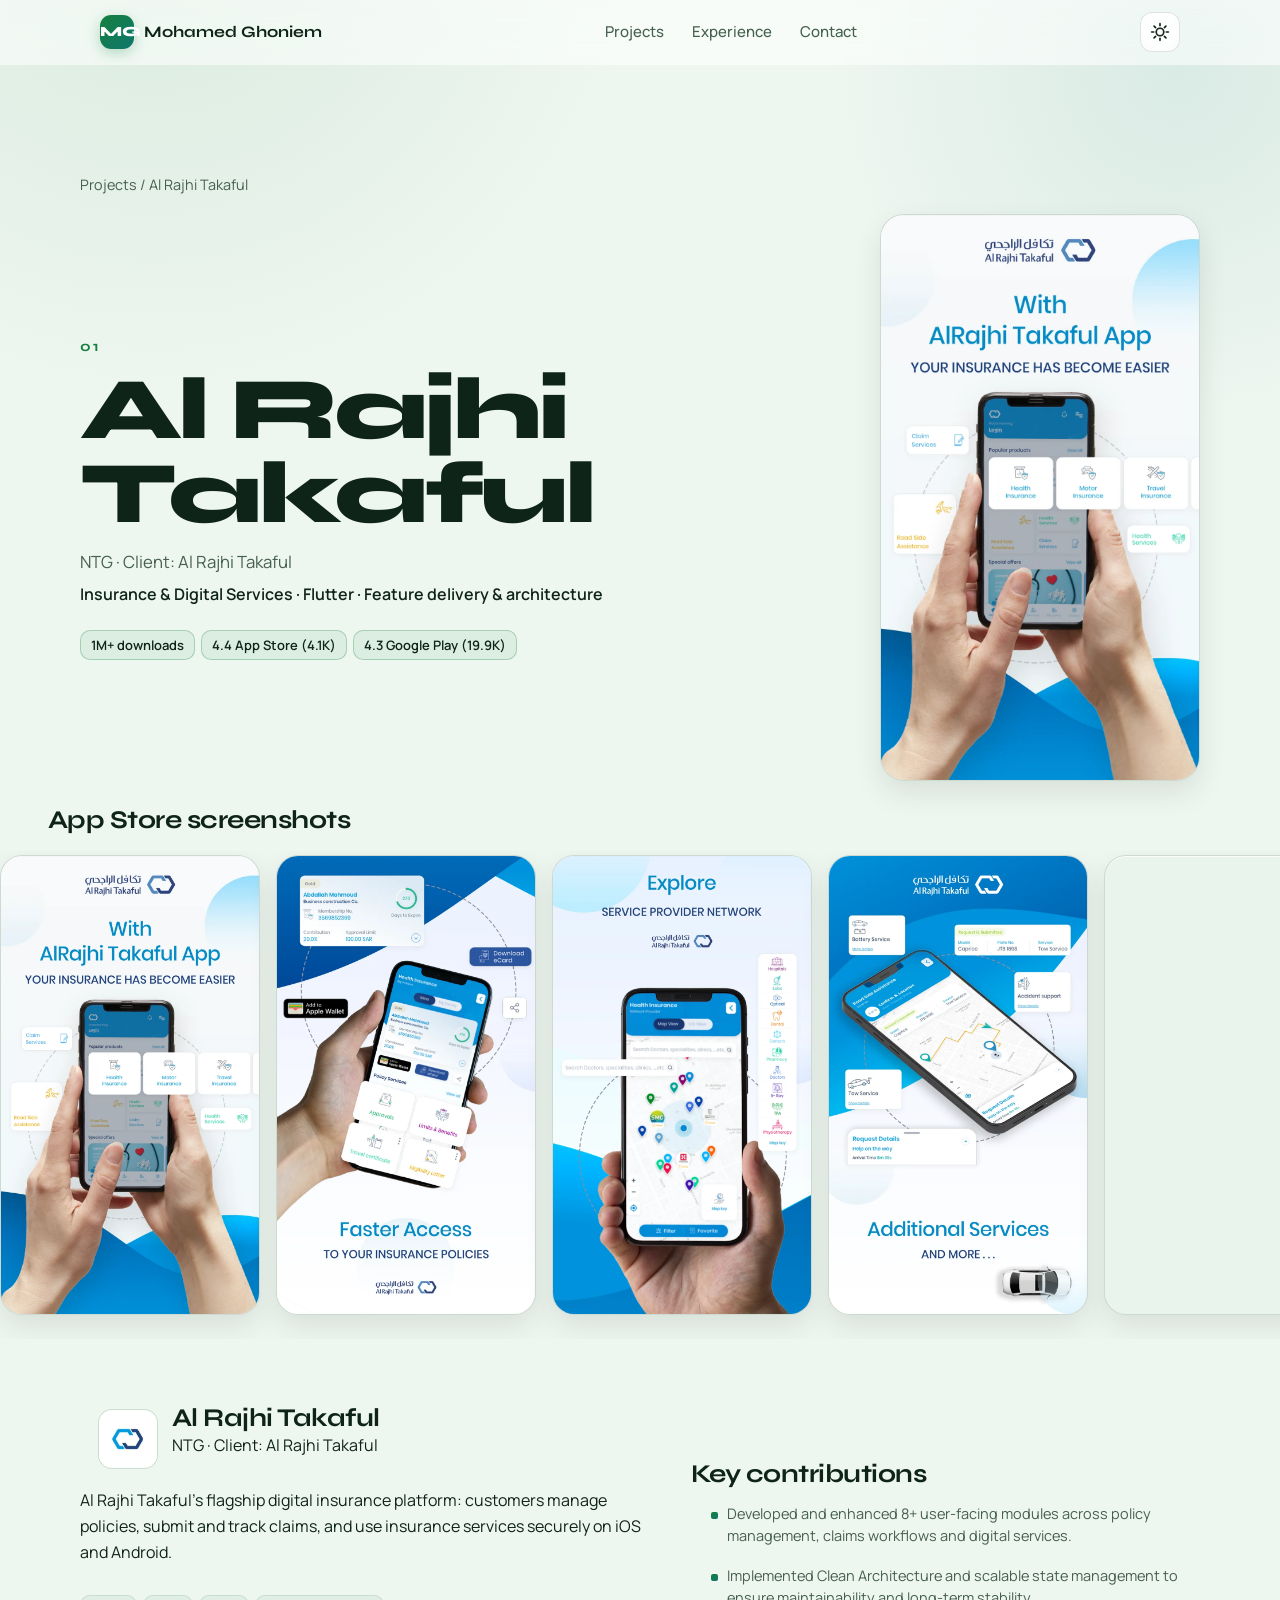
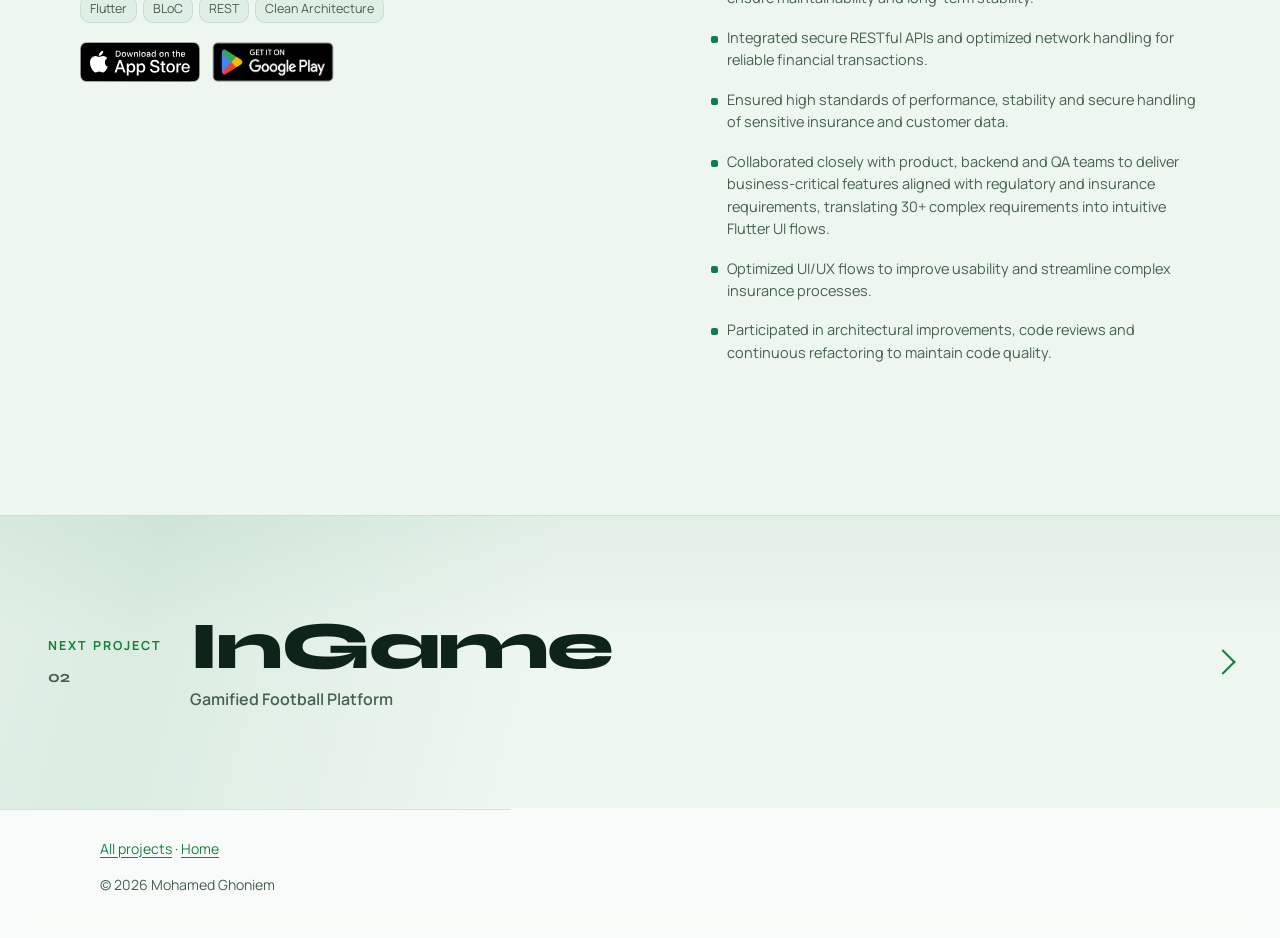
==== commit bb5c98c2: "Polish Dennis hover, store galleries, Motionsites intro Redesign project floats as composed cards wi" ====
--- a/work/al-rajhi-takaful/index.html
+++ b/work/al-rajhi-takaful/index.html
@@ -5,20 +5,13 @@
 <meta name="viewport" content="width=device-width, initial-scale=1">
 <title>Al Rajhi Takaful — Mohamed Ghoniem</title>
 <meta name="description" content="Al Rajhi Takaful&#x27;s flagship digital insurance platform: customers manage policies, submit and track claims, and use insurance services securely on iOS and Android.">
-<meta name="author" content="Mohamed Ghoniem">
 <link rel="canonical" href="https://ghon4.github.io/work/al-rajhi-takaful/">
-<meta name="theme-color" content="#07130d" id="theme-color">
+<meta name="theme-color" content="#07130d">
 <meta name="color-scheme" content="dark light">
-<meta property="og:type" content="article">
-<meta property="og:site_name" content="Mohamed Ghoniem">
 <meta property="og:title" content="Al Rajhi Takaful — Mohamed Ghoniem">
 <meta property="og:description" content="Al Rajhi Takaful&#x27;s flagship digital insurance platform: customers manage policies, submit and track claims, and use insurance services securely on iOS and Android.">
 <meta property="og:url" content="https://ghon4.github.io/work/al-rajhi-takaful/">
 <meta property="og:image" content="https://ghon4.github.io/assets/og-website.jpg">
-<meta name="twitter:card" content="summary_large_image">
-<meta name="twitter:title" content="Al Rajhi Takaful — Mohamed Ghoniem">
-<meta name="twitter:description" content="Al Rajhi Takaful&#x27;s flagship digital insurance platform: customers manage policies, submit and track claims, and use insurance services securely on iOS and Android.">
-<meta name="twitter:image" content="https://ghon4.github.io/assets/og-website.jpg">
 <link rel="icon" href="../../favicon.svg" type="image/svg+xml">
 <link rel="icon" href="../../favicon-32.png" sizes="32x32" type="image/png">
 <link rel="apple-touch-icon" href="../../apple-touch-icon.png">
@@ -26,7 +19,7 @@
 <link rel="preconnect" href="https://fonts.gstatic.com" crossorigin>
 <link href="https://fonts.googleapis.com/css2?family=Manrope:wght@400;500;600;700;800&family=Syne:wght@600;700;800&display=swap" rel="stylesheet">
 <script>(function(){var r=document.documentElement;r.classList.add('js');r.classList.remove('no-js');try{var t=localStorage.getItem('theme');if(!t)t=matchMedia('(prefers-color-scheme: light)').matches?'light':'dark';r.setAttribute('data-theme',t);}catch(e){}})();</script>
-<link rel="stylesheet" href="../../assets/css/style.css?v=7">
+<link rel="stylesheet" href="../../assets/css/style.css?v=8">
 </head>
 <body class="case-page">
 <a class="skip-link" href="#main">Skip to content</a>
@@ -34,13 +27,7 @@
   <div class="container">
     <nav class="nav" aria-label="Main">
       <a class="brand" href="../../" aria-label="Mohamed Ghoniem, back to home"><span class="brand-mark" aria-hidden="true">MG</span><span>Mohamed Ghoniem</span></a>
-      <div class="nav-links-wrap">
-        <ul class="nav-links">
-          <li><a href="../../#projects">Projects</a></li>
-          <li><a href="../../#experience">Experience</a></li>
-          <li><a href="../../#contact">Contact</a></li>
-        </ul>
-      </div>
+      <div class="nav-links-wrap"><ul class="nav-links"><li><a href="../../#projects">Projects</a></li><li><a href="../../#experience">Experience</a></li><li><a href="../../#contact">Contact</a></li></ul></div>
       <div class="nav-actions">
         <button class="icon-btn theme-toggle" type="button" aria-label="Toggle light theme" aria-pressed="false">
           <svg class="moon" viewBox="0 0 24 24" aria-hidden="true"><path d="M21 12.8A9 9 0 1 1 11.2 3a7 7 0 0 0 9.8 9.8z" fill="none" stroke="currentColor" stroke-width="2" stroke-linejoin="round"/></svg>
@@ -52,14 +39,9 @@
         </button>
       </div>
     </nav>
-    <div class="mobile-menu" id="mobile-menu">
-      <a href="../../#projects">Projects</a>
-      <a href="../../#experience">Experience</a>
-      <a href="../../#contact">Contact</a>
-    </div>
+    <div class="mobile-menu" id="mobile-menu"><a href="../../#projects">Projects</a><a href="../../#experience">Experience</a><a href="../../#contact">Contact</a></div>
   </div>
 </header>
-
 <main id="main">
   <article class="case" aria-labelledby="case-title">
     <div class="case-hero container">
@@ -72,10 +54,10 @@
           <p class="case-role reveal">Insurance &amp; Digital Services · Flutter · Feature delivery &amp; architecture</p>
           <ul class="metrics case-metrics" aria-label="Results"><li>1M+ downloads</li><li>4.4 App Store (4.1K)</li><li>4.3 Google Play (19.9K)</li></ul>
         </div>
-        <figure class="case-shot reveal"><img src="../../assets/shots/alrajhi.webp" width="900" height="1950" alt="Al Rajhi Takaful App Store image: All your insurance needs in one place" decoding="async" fetchpriority="high"></figure>
+        <figure class="case-shot reveal"><img src="../../assets/shots/store/al-rajhi-takaful/1.webp" width="900" height="1950" alt="Al Rajhi Takaful primary screenshot" decoding="async" fetchpriority="high"></figure>
       </div>
     </div>
-
+    <section class="case-gallery reveal" aria-label="App Store screenshots"><h2 class="case-h2">App Store screenshots</h2><div class="case-gallery-track"><figure class="case-gallery-item"><img src="../../assets/shots/store/al-rajhi-takaful/1.webp" alt="Al Rajhi Takaful screenshot 1" loading="lazy" decoding="async" width="900" height="1950"></figure><figure class="case-gallery-item"><img src="../../assets/shots/store/al-rajhi-takaful/2.webp" alt="Al Rajhi Takaful screenshot 2" loading="lazy" decoding="async" width="900" height="1950"></figure><figure class="case-gallery-item"><img src="../../assets/shots/store/al-rajhi-takaful/3.webp" alt="Al Rajhi Takaful screenshot 3" loading="lazy" decoding="async" width="900" height="1950"></figure><figure class="case-gallery-item"><img src="../../assets/shots/store/al-rajhi-takaful/4.webp" alt="Al Rajhi Takaful screenshot 4" loading="lazy" decoding="async" width="900" height="1950"></figure><figure class="case-gallery-item"><img src="../../assets/shots/store/al-rajhi-takaful/5.webp" alt="Al Rajhi Takaful screenshot 5" loading="lazy" decoding="async" width="900" height="1950"></figure></div></section>
     <div class="case-body container">
       <div class="case-intro reveal">
         <div class="card-head"><img class="app-icon" src="../../assets/icons/alrajhi.webp" width="60" height="60" alt="Al Rajhi Takaful app icon" loading="lazy" decoding="async"><div><h2 class="case-h2">Al Rajhi Takaful</h2><p class="company">NTG · Client: Al Rajhi Takaful</p></div></div>
@@ -86,35 +68,23 @@
 <a class="store-badge store-badge-gp" href="https://play.google.com/store/apps/details?id=com.alrajhitakaful.dcp" target="_blank" rel="noopener"><img src="../../assets/badges/google-play.png" alt="Get Al Rajhi Takaful on Google Play" width="135" height="40" loading="lazy"></a>
 </div>
         
+        
       </div>
       <section class="case-contribs reveal" aria-labelledby="contrib-title">
         <h2 class="case-h2" id="contrib-title">Key contributions</h2>
         <ul class="kc-list case-contrib"><li>Developed and enhanced 8+ user-facing modules across policy management, claims workflows and digital services.</li><li>Implemented Clean Architecture and scalable state management to ensure maintainability and long-term stability.</li><li>Integrated secure RESTful APIs and optimized network handling for reliable financial transactions.</li><li>Ensured high standards of performance, stability and secure handling of sensitive insurance and customer data.</li><li>Collaborated closely with product, backend and QA teams to deliver business-critical features aligned with regulatory and insurance requirements, translating 30+ complex requirements into intuitive Flutter UI flows.</li><li>Optimized UI/UX flows to improve usability and streamline complex insurance processes.</li><li>Participated in architectural improvements, code reviews and continuous refactoring to maintain code quality.</li></ul>
       </section>
     </div>
-
     <nav class="case-next" aria-label="Next project">
-      <a class="case-next-link" href="../ingame/">
-        <span class="case-next-meta">
-          <span class="case-next-label">Next project</span>
-          <span class="case-next-index" aria-hidden="true">02</span>
-        </span>
-        <span class="case-next-main">
-          <span class="case-next-title">InGame</span>
-          <span class="case-next-cat">Gamified Football Platform</span>
-        </span>
+      <a class="case-next-link" href="../ingame/" data-next-color="#123024">
+        <span class="case-next-meta"><span class="case-next-label">Next project</span><span class="case-next-index" aria-hidden="true">02</span></span>
+        <span class="case-next-main"><span class="case-next-title">InGame</span><span class="case-next-cat">Gamified Football Platform</span></span>
         <span class="case-next-arrow" aria-hidden="true"></span>
       </a>
     </nav>
   </article>
 </main>
-
-<footer class="site-footer">
-  <div class="container">
-    <p><a href="../../#projects">All projects</a> · <a href="../../">Home</a></p>
-    <p>© <span id="year"></span> Mohamed Ghoniem</p>
-  </div>
-</footer>
-<script src="../../assets/js/main.js?v=7" defer></script>
+<footer class="site-footer"><div class="container"><p><a href="../../#projects">All projects</a> · <a href="../../">Home</a></p><p>© <span id="year"></span> Mohamed Ghoniem</p></div></footer>
+<script src="../../assets/js/main.js?v=8" defer></script>
 </body>
 </html>
--- a/assets/css/style.css
+++ b/assets/css/style.css
@@ -824,7 +824,7 @@
   .stats-strip{background:var(--border)}
 }
 
-/* ===== v6 — big intro + Snellenberg-style work list ===== */
+/* ===== v8 — Motionsites intro (blur-rise + mask lines) + Dennis work list ===== */
 html.intro-pending,html.intro-pending body{overflow:hidden}
 .site-intro{
   position:fixed;inset:0;z-index:200;display:grid;place-items:center;
@@ -835,71 +835,110 @@
   opacity:1;visibility:visible;pointer-events:auto;
 }
 .intro-veil{
-  position:absolute;inset:0;
+  position:absolute;inset:-8%;
   background:
-    radial-gradient(720px circle at 50% 42%,color-mix(in srgb,var(--accent) 18%,transparent),transparent 62%),
-    radial-gradient(520px circle at 80% 80%,color-mix(in srgb,var(--accent-2) 12%,transparent),transparent 55%);
+    radial-gradient(900px circle at 50% 38%,color-mix(in srgb,var(--accent) 22%,transparent),transparent 58%),
+    radial-gradient(640px circle at 18% 78%,color-mix(in srgb,var(--accent-2) 14%,transparent),transparent 52%),
+    radial-gradient(520px circle at 88% 18%,color-mix(in srgb,var(--accent) 10%,transparent),transparent 50%);
+  transform:scale(1.12);
+}
+.intro-grain{
+  position:absolute;inset:0;opacity:.07;pointer-events:none;mix-blend-mode:overlay;
+  background-image:url("data:image/svg+xml,%3Csvg viewBox='0 0 200 200' xmlns='http://www.w3.org/2000/svg'%3E%3Cfilter id='n'%3E%3CfeTurbulence type='fractalNoise' baseFrequency='.85' numOctaves='3' stitchTiles='stitch'/%3E%3C/filter%3E%3Crect width='100%25' height='100%25' filter='url(%23n)' opacity='.55'/%3E%3C/svg%3E");
 }
 .intro-inner{
   position:relative;text-align:center;padding:24px;
-  display:flex;flex-direction:column;align-items:center;gap:14px;
+  display:flex;flex-direction:column;align-items:center;gap:18px;
+  max-width:min(96vw,1100px);
+}
+.intro-eyebrow{
+  margin:0;font-size:.78rem;font-weight:700;letter-spacing:.22em;text-transform:uppercase;
+  color:var(--accent);opacity:0;transform:translateY(18px);filter:blur(10px);
 }
 .intro-mark{
-  width:72px;height:72px;border-radius:20px;display:grid;place-items:center;
-  font-family:var(--font-display);font-size:24px;font-weight:800;color:#04140a;
-  background:linear-gradient(135deg,var(--accent),var(--accent-2));
-  box-shadow:0 16px 48px color-mix(in srgb,var(--accent) 40%,transparent);
-  transform:scale(.35) rotate(-8deg);opacity:0;
+  width:88px;height:88px;border-radius:24px;display:grid;place-items:center;
+  font-family:var(--font-display);font-size:28px;font-weight:800;color:#04140a;
+  background:linear-gradient(145deg,var(--accent),var(--accent-2));
+  box-shadow:0 22px 60px color-mix(in srgb,var(--accent) 42%,transparent);
+  opacity:0;transform:scale(.84);
 }
 .intro-name{
-  margin:0;font-family:var(--font-display);font-weight:800;letter-spacing:-.045em;line-height:.95;
-  font-size:clamp(2.8rem,11vw,7rem);color:var(--text);
-  transform:translateY(48px) scale(.92);opacity:0;
+  margin:0;font-family:var(--font-display);font-weight:800;letter-spacing:-.055em;line-height:.88;
+  font-size:clamp(3.6rem,16vw,9.5rem);color:var(--text);
+  display:flex;flex-direction:column;align-items:center;gap:.02em;
+}
+.intro-line-mask{display:block;overflow:hidden;padding:.04em .08em .1em}
+.intro-line-inner{
+  display:block;opacity:0;transform:translateY(55%);filter:blur(14px);
 }
 .intro-role{
-  margin:0;font-size:clamp(.95rem,2.2vw,1.15rem);font-weight:600;color:var(--muted);
-  letter-spacing:.04em;text-transform:uppercase;
-  transform:translateY(16px);opacity:0;
-}
-.intro-line{
-  width:0;height:2px;border-radius:999px;margin-top:6px;
+  margin:0;font-size:clamp(1rem,2.4vw,1.25rem);font-weight:700;color:var(--text);
+  letter-spacing:.06em;text-transform:uppercase;
+  opacity:0;transform:translateY(22px);filter:blur(8px);
+}
+.intro-tag{
+  margin:0;max-width:34rem;color:var(--muted);font-size:clamp(.95rem,2vw,1.1rem);line-height:1.45;
+  opacity:0;transform:translateY(18px);
+}
+.intro-rule{
+  width:0;height:2px;border-radius:999px;margin-top:4px;
   background:linear-gradient(90deg,var(--accent),var(--accent-2));
 }
+html.intro-playing .intro-veil{
+  animation:intro-veil-settle 1.9s cubic-bezier(.16,1,.3,1) both;
+}
+html.intro-playing .intro-eyebrow{
+  animation:intro-blur-rise 1s cubic-bezier(.16,1,.3,1) .18s both;
+}
 html.intro-playing .intro-mark{
-  animation:intro-mark .9s var(--ease) .05s forwards;
-}
-html.intro-playing .intro-name{
-  animation:intro-rise 1s var(--ease) .22s forwards;
+  animation:intro-pop 1.05s cubic-bezier(.16,1,.3,1) .32s both;
+}
+html.intro-playing .intro-line-mask:nth-child(1) .intro-line-inner{
+  animation:intro-mask-rise 1.15s cubic-bezier(.16,1,.3,1) .48s both;
+}
+html.intro-playing .intro-line-mask:nth-child(2) .intro-line-inner{
+  animation:intro-mask-rise 1.15s cubic-bezier(.16,1,.3,1) .66s both;
 }
 html.intro-playing .intro-role{
-  animation:intro-rise .85s var(--ease) .42s forwards;
-}
-html.intro-playing .intro-line{
-  animation:intro-line 700ms var(--ease) .55s forwards;
+  animation:intro-blur-rise .95s cubic-bezier(.16,1,.3,1) .92s both;
+}
+html.intro-playing .intro-tag{
+  animation:intro-soft-rise .9s cubic-bezier(.16,1,.3,1) 1.1s both;
+}
+html.intro-playing .intro-rule{
+  animation:intro-rule 780ms cubic-bezier(.16,1,.3,1) 1.28s both;
 }
 html.intro-exit .site-intro{
-  animation:intro-exit 720ms cubic-bezier(.7,0,.3,1) forwards;
+  animation:intro-exit 900ms cubic-bezier(.7,0,.3,1) forwards;
 }
 html.intro-exit .intro-inner{
-  animation:intro-inner-exit 720ms cubic-bezier(.7,0,.3,1) forwards;
-}
-@keyframes intro-mark{
-  0%{transform:scale(.35) rotate(-8deg);opacity:0}
-  60%{transform:scale(1.08) rotate(2deg);opacity:1}
-  100%{transform:scale(1) rotate(0deg);opacity:1}
-}
-@keyframes intro-rise{
-  to{transform:none;opacity:1}
-}
-@keyframes intro-line{
-  to{width:min(220px,48vw)}
-}
+  animation:intro-inner-exit 900ms cubic-bezier(.7,0,.3,1) forwards;
+}
+@keyframes intro-veil-settle{from{transform:scale(1.12)}to{transform:scale(1)}}
+@keyframes intro-blur-rise{
+  from{opacity:0;transform:translateY(22px);filter:blur(10px)}
+  to{opacity:1;transform:none;filter:blur(0)}
+}
+@keyframes intro-soft-rise{
+  from{opacity:0;transform:translateY(18px)}
+  to{opacity:1;transform:none}
+}
+@keyframes intro-mask-rise{
+  from{opacity:0;transform:translateY(55%);filter:blur(14px)}
+  to{opacity:1;transform:none;filter:blur(0)}
+}
+@keyframes intro-pop{
+  0%{opacity:0;transform:scale(.84)}
+  70%{opacity:1;transform:scale(1.04)}
+  100%{opacity:1;transform:scale(1)}
+}
+@keyframes intro-rule{to{width:min(260px,52vw)}}
 @keyframes intro-exit{
-  0%{opacity:1;clip-path:inset(0 0 0 0)}
-  100%{opacity:0;visibility:hidden;clip-path:inset(0 0 100% 0)}
+  0%{opacity:1;clip-path:inset(0 0 0 0 round 0)}
+  100%{opacity:0;visibility:hidden;clip-path:inset(0 0 100% 0 round 0)}
 }
 @keyframes intro-inner-exit{
-  to{transform:scale(1.12) translateY(-36px);filter:blur(10px);opacity:0}
+  to{transform:scale(1.08) translateY(-48px);filter:blur(12px);opacity:0}
 }
 html.intro-done .site-intro{display:none}
 @media (prefers-reduced-motion:reduce){
@@ -945,30 +984,40 @@
 .work-stage.is-hovering .work-item.is-active .work-title{color:color-mix(in srgb,var(--text) 78%,var(--muted))}
 
 .work-float{
-  position:fixed;top:0;left:0;z-index:60;width:min(280px,32vw);pointer-events:none;
-  opacity:0;visibility:hidden;transform:translate3d(-50%,-50%,0) scale(.92);
-  transition:opacity 180ms var(--ease),visibility 180ms,transform 180ms var(--ease);
+  position:fixed;top:0;left:0;z-index:60;width:min(320px,34vw);pointer-events:none;
+  opacity:0;visibility:hidden;transform:translate3d(-50%,-50%,0) scale(.86);
+  transition:opacity 220ms cubic-bezier(.76,0,.24,1),visibility 220ms,transform 220ms cubic-bezier(.76,0,.24,1);
   will-change:transform,left,top;text-decoration:none;color:inherit;
-  display:flex;flex-direction:column;align-items:center;gap:10px;
 }
 .work-float.is-on{
   opacity:1;visibility:visible;transform:translate3d(-50%,-50%,0) scale(1);
   pointer-events:auto;cursor:pointer;
 }
-.work-float-label{
-  font-family:var(--font-display);font-weight:700;font-size:.78rem;letter-spacing:.18em;
-  text-transform:uppercase;color:var(--bg);background:var(--accent);
-  padding:8px 14px;border-radius:999px;line-height:1;
-  box-shadow:var(--clay-hover);
-}
-.work-float-frame{
-  display:block;width:100%;border-radius:18px;overflow:hidden;background:#07130d;
-  border:1px solid color-mix(in srgb,var(--accent) 28%,var(--glass-edge));
-  box-shadow:var(--clay-hover),0 0 0 1px color-mix(in srgb,var(--accent) 12%,transparent);
-  aspect-ratio:9/16;
-}
-.work-float-frame img{width:100%;height:100%;object-fit:cover;object-position:top center;display:block}
-:root[data-theme="light"] .work-float-frame{background:#e8eee9}
+.work-float-card{
+  display:block;width:100%;aspect-ratio:4/5;border-radius:22px;overflow:hidden;
+  background:var(--float-color,#0a2a1c);
+  border:1px solid color-mix(in srgb,var(--accent) 22%,var(--glass-edge));
+  box-shadow:0 28px 70px rgba(0,0,0,.45), inset 0 1px 0 rgba(255,255,255,.08);
+}
+.work-float-card img{width:100%;height:100%;object-fit:cover;object-position:center top;display:block}
+.work-view{
+  position:fixed;top:0;left:0;z-index:61;width:88px;height:88px;border-radius:50%;
+  display:grid;place-items:center;pointer-events:none;
+  background:color-mix(in srgb,var(--accent) 92%,#fff);
+  color:#04140a;text-decoration:none;
+  font-family:var(--font-display);font-weight:800;font-size:.82rem;letter-spacing:.08em;
+  text-transform:uppercase;
+  opacity:0;visibility:hidden;transform:translate3d(-50%,-50%,0) scale(.5);
+  transition:opacity 220ms cubic-bezier(.76,0,.24,1),visibility 220ms,transform 220ms cubic-bezier(.76,0,.24,1);
+  box-shadow:0 12px 36px color-mix(in srgb,var(--accent) 35%,transparent);
+  will-change:transform,left,top;
+}
+.work-view.is-on{
+  opacity:1;visibility:visible;transform:translate3d(-50%,-50%,0) scale(1);
+  pointer-events:auto;cursor:pointer;
+}
+.work-view:hover{filter:brightness(1.05)}
+:root[data-theme="light"] .work-float-card{box-shadow:0 24px 50px rgba(15,36,24,.22)}
 
 @media (min-width:900px){
   .work-row{padding:34px 8px;gap:16px 28px}
@@ -978,13 +1027,13 @@
   .work-row{grid-template-columns:auto 1fr auto;padding:22px 2px}
   .work-cat{grid-column:2;justify-self:start;text-align:left;max-width:none;font-size:.85rem}
   .work-chevron{grid-column:3;grid-row:1 / span 2;align-self:center}
-  .work-float{display:none!important}
+  .work-float,.work-view{display:none!important}
   .work-stage.is-hovering .work-item:not(.is-active) .work-row{opacity:1}
   .work-item.is-active .work-title{transform:none}
 }
 
 @media (prefers-reduced-motion:reduce){
-  .work-float{display:none!important}
+  .work-float,.work-view{display:none!important}
   .work-item.is-active .work-title{transform:none}
   .work-stage.is-hovering .work-item:not(.is-active) .work-row{opacity:1}
 }
@@ -1028,6 +1077,27 @@
     radial-gradient(120% 80% at 50% 0%,color-mix(in srgb,var(--accent) 18%,transparent),transparent 55%),
     var(--surface-2);
 }
+.case-gallery{
+  padding:12px 0 8px;max-width:100%;
+}
+.case-gallery .case-h2{padding:0 clamp(16px,4vw,48px) 16px;margin:0}
+.case-gallery-track{
+  display:flex;gap:16px;overflow-x:auto;padding:4px clamp(16px,4vw,48px) 24px;
+  scroll-snap-type:x mandatory;-webkit-overflow-scrolling:touch;
+}
+.case-gallery-item{
+  flex:0 0 auto;margin:0;width:min(240px,62vw);scroll-snap-align:start;
+  border-radius:22px;overflow:hidden;background:var(--surface-2);
+  border:1px solid var(--glass-edge);box-shadow:var(--clay);
+  transform:translateY(28px);opacity:0;
+  transition:transform .8s var(--ease),opacity .8s var(--ease);
+}
+.case-gallery.in .case-gallery-item{transform:none;opacity:1}
+.case-gallery.in .case-gallery-item:nth-child(2){transition-delay:70ms}
+.case-gallery.in .case-gallery-item:nth-child(3){transition-delay:140ms}
+.case-gallery.in .case-gallery-item:nth-child(4){transition-delay:210ms}
+.case-gallery.in .case-gallery-item:nth-child(5){transition-delay:280ms}
+.case-gallery-item img{width:100%;height:auto;display:block;aspect-ratio:9/16;object-fit:cover;object-position:top center}
 .case-body{
   display:grid;gap:36px;padding:40px 0 72px;
 }
@@ -1039,17 +1109,31 @@
 .case-contrib{margin:0;padding-left:1.15rem;display:grid;gap:10px;color:var(--muted)}
 .case-contrib li::marker{color:var(--accent)}
 .case-next{
-  border-top:1px solid var(--glass-edge);
+  position:relative;overflow:hidden;border-top:1px solid var(--glass-edge);
   background:
     linear-gradient(180deg,color-mix(in srgb,var(--accent) 6%,transparent),transparent 40%),
     var(--bg);
+  --next-progress:0;
+}
+.case-next::before{
+  content:"";position:absolute;inset:0;pointer-events:none;z-index:0;
+  background:linear-gradient(105deg,transparent 20%,color-mix(in srgb,var(--accent) 10%,transparent) 50%,transparent 80%);
+  transform:translateX(calc(-40% + var(--next-progress) * 80%));
+  opacity:.9;
 }
 .case-next-link{
+  position:relative;z-index:1;
   display:grid;grid-template-columns:auto 1fr auto;gap:18px 28px;align-items:center;
-  padding:clamp(36px,6vw,72px) clamp(16px,4vw,48px);text-decoration:none;color:inherit;
-  transition:background var(--dur) var(--ease);
-}
-.case-next-link:hover{background:color-mix(in srgb,var(--accent) 8%,transparent)}
+  padding:clamp(48px,8vw,96px) clamp(16px,4vw,48px);text-decoration:none;color:inherit;
+  transform:translateY(36px);opacity:0;
+  transition:background .35s var(--ease),transform .9s var(--ease),opacity .9s var(--ease);
+}
+.case-next-link,.case-next-link:hover,.case-next-link *{text-decoration:none}
+.case-next.is-in .case-next-link{transform:none;opacity:1}
+.case-next-link:hover{
+  background:color-mix(in srgb,var(--accent) 10%,transparent);
+}
+.case-next-link:hover .case-next-title{transform:translateX(10px)}
 .case-next-link:focus-visible{outline:3px solid var(--accent);outline-offset:-6px}
 .case-next-meta{display:flex;flex-direction:column;gap:8px}
 .case-next-label{
@@ -1058,20 +1142,26 @@
 .case-next-index{font-family:var(--font-display);font-weight:700;color:var(--muted)}
 .case-next-title{
   display:block;font-family:var(--font-display);font-weight:800;letter-spacing:-.03em;
-  font-size:clamp(1.8rem,5vw,3.4rem);line-height:1.02;margin-bottom:6px;
+  font-size:clamp(2rem,6vw,4.2rem);line-height:1.02;margin-bottom:6px;
+  transition:transform .45s var(--ease);
 }
 .case-next-cat{color:var(--muted);font-weight:600}
 .case-next-arrow{
-  width:14px;height:14px;border-right:2.5px solid var(--accent);border-bottom:2.5px solid var(--accent);
-  transform:rotate(-45deg);transition:transform var(--dur) var(--ease);
-}
-.case-next-link:hover .case-next-arrow{transform:rotate(-45deg) translate(4px,-4px)}
+  width:18px;height:18px;border-right:2.5px solid var(--accent);border-bottom:2.5px solid var(--accent);
+  transform:rotate(-45deg);transition:transform .45s var(--ease);
+}
+.case-next-link:hover .case-next-arrow{transform:rotate(-45deg) translate(6px,-6px)}
 @media (min-width:900px){
   .case-hero-grid{grid-template-columns:1.15fr .85fr;align-items:center;gap:48px}
   .case-shot{max-width:320px;justify-self:end}
   .case-body{grid-template-columns:1.05fr .95fr;gap:48px;align-items:start}
+  .case-gallery-item{width:min(260px,28vw)}
 }
 @media (max-width:640px){
   .case-next-link{grid-template-columns:1fr auto;gap:16px}
   .case-next-meta{grid-column:1 / -1;flex-direction:row;justify-content:space-between;align-items:center}
 }
+@media (prefers-reduced-motion:reduce){
+  .case-gallery-item,.case-next-link{transform:none!important;opacity:1!important;transition:none!important}
+  .case-next::before{display:none}
+}
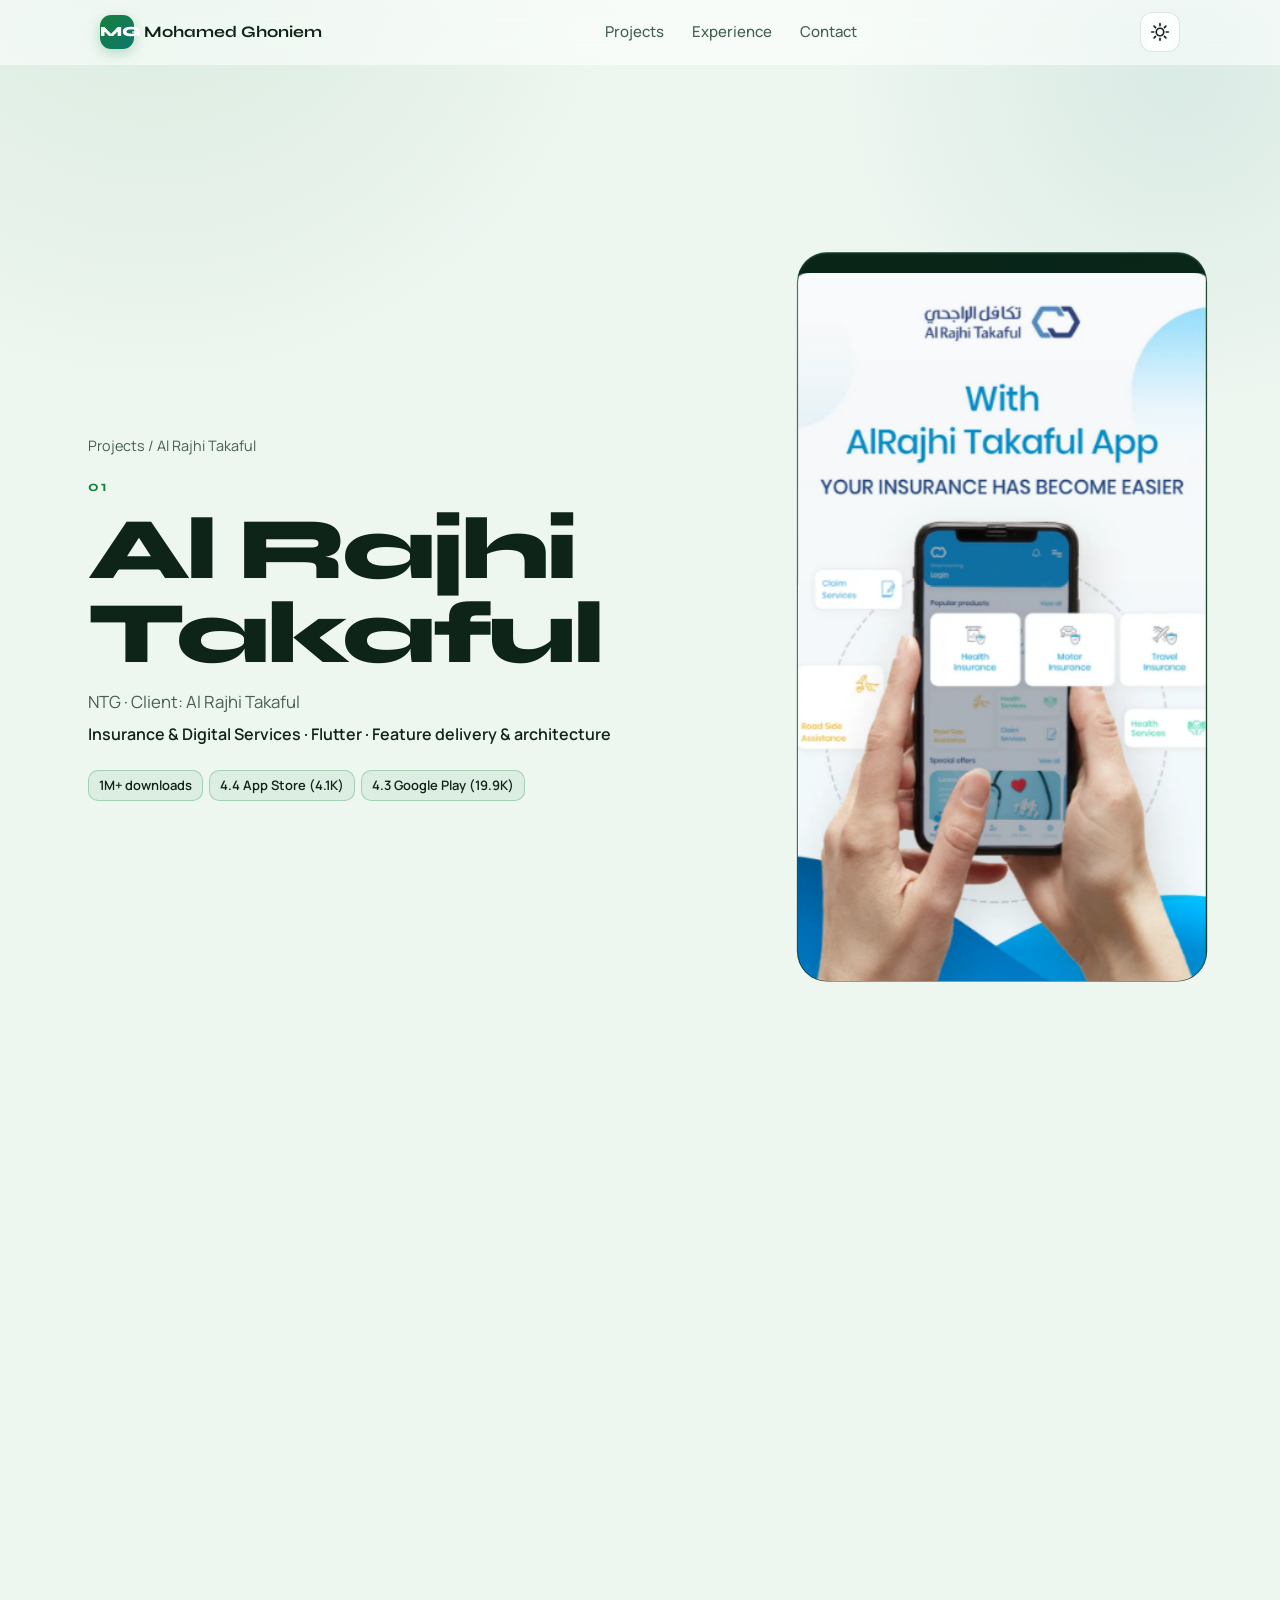
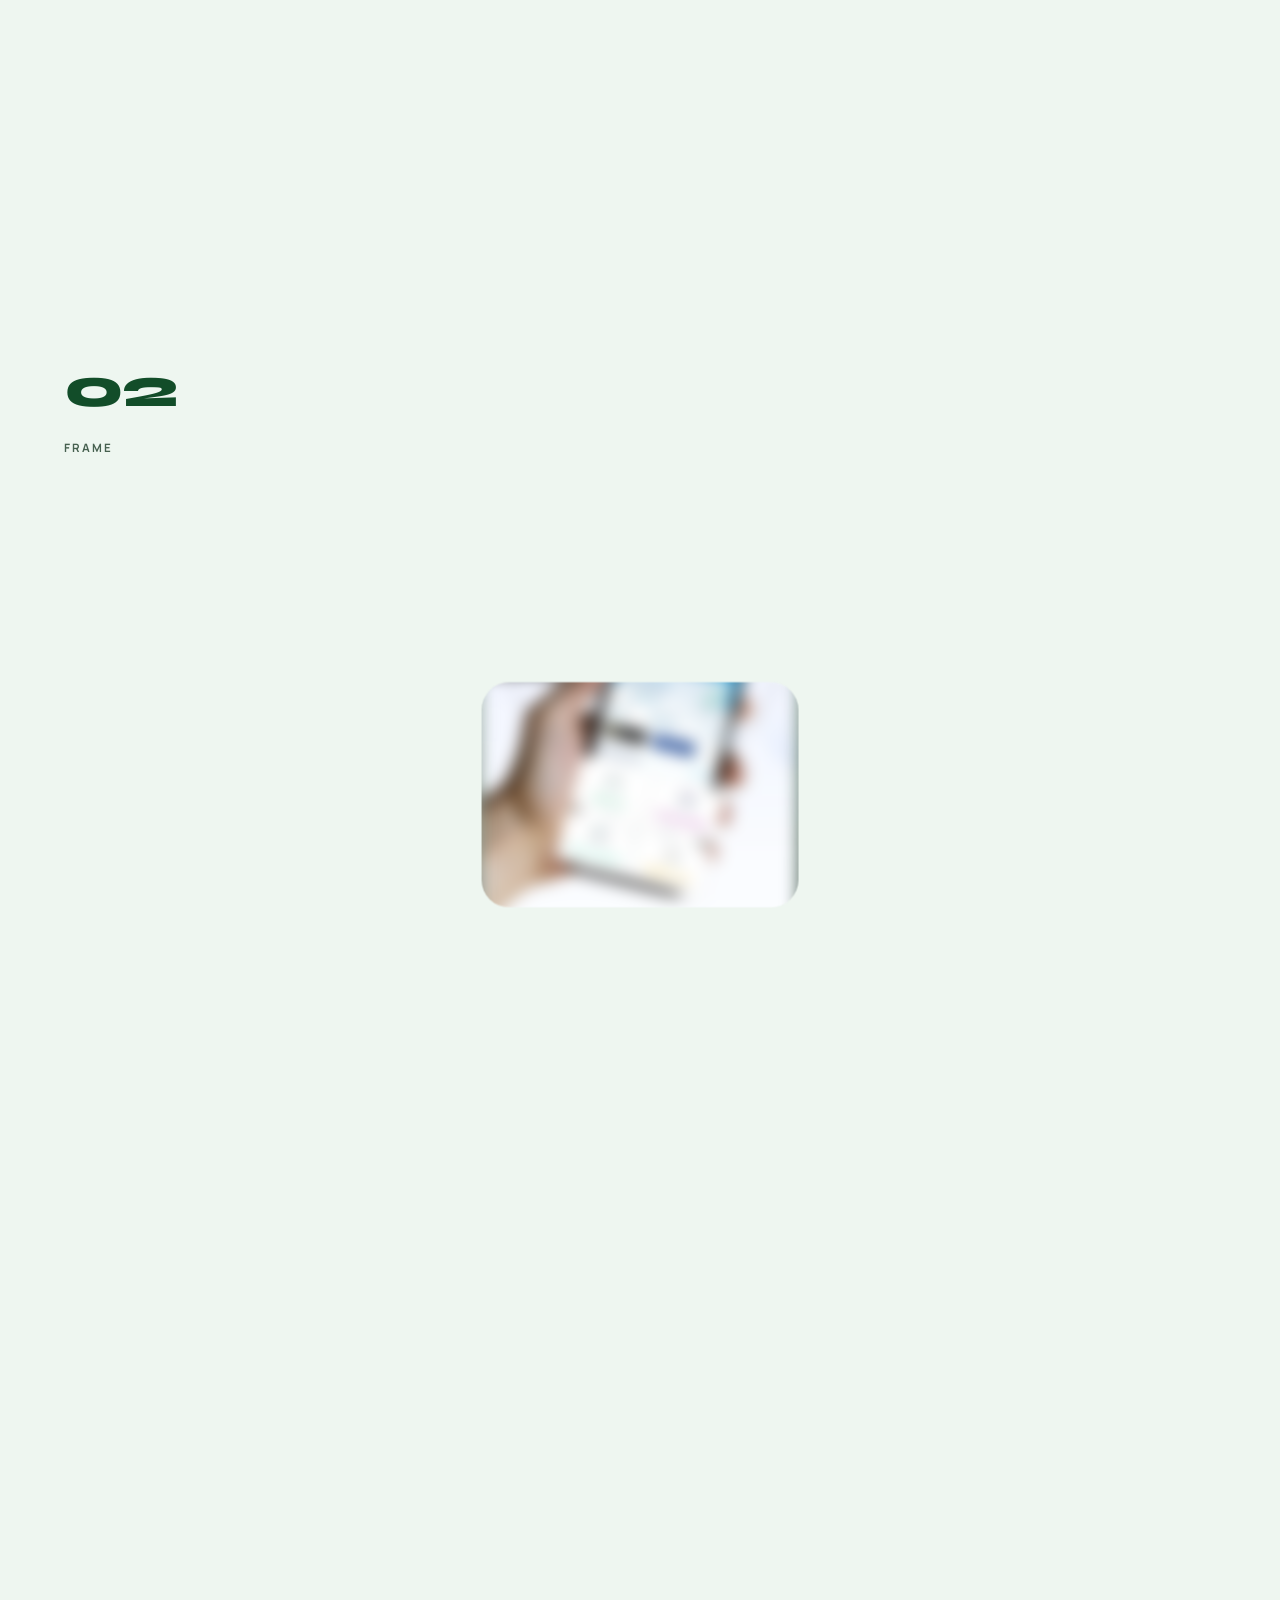
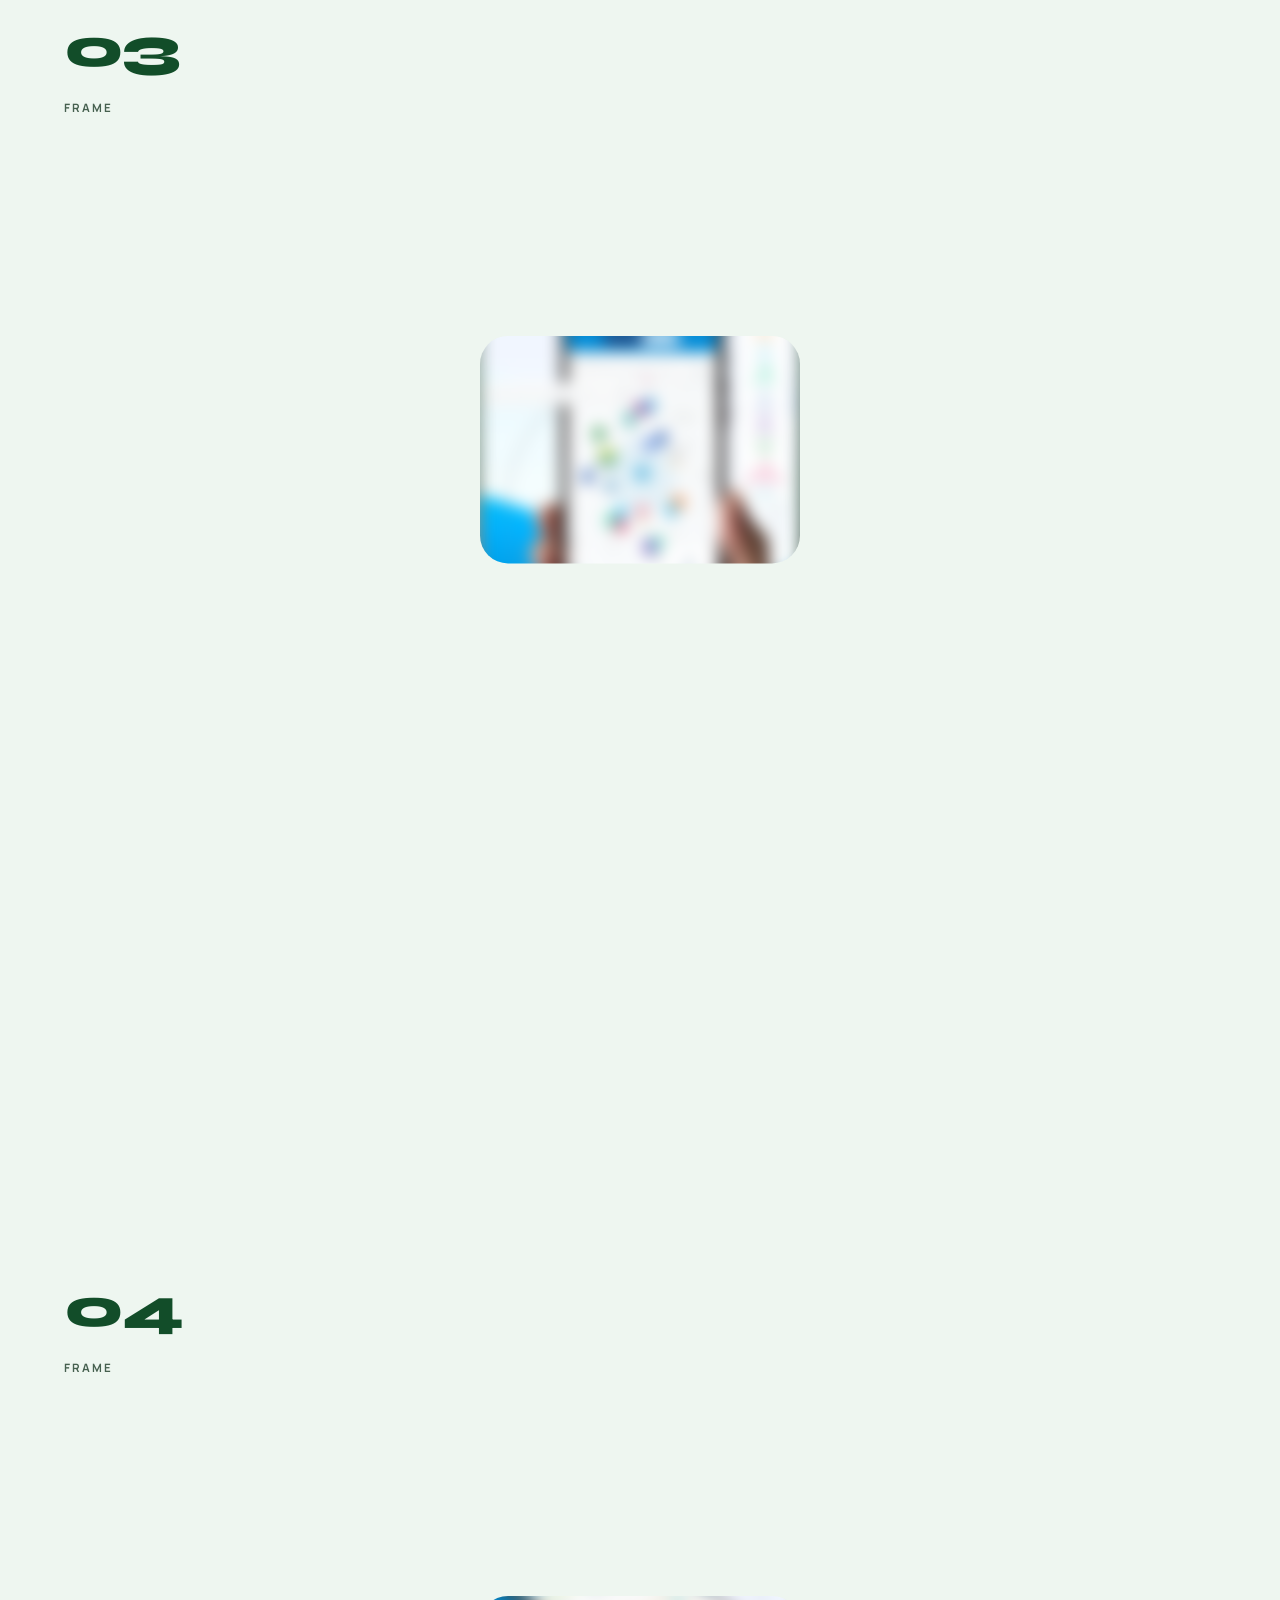
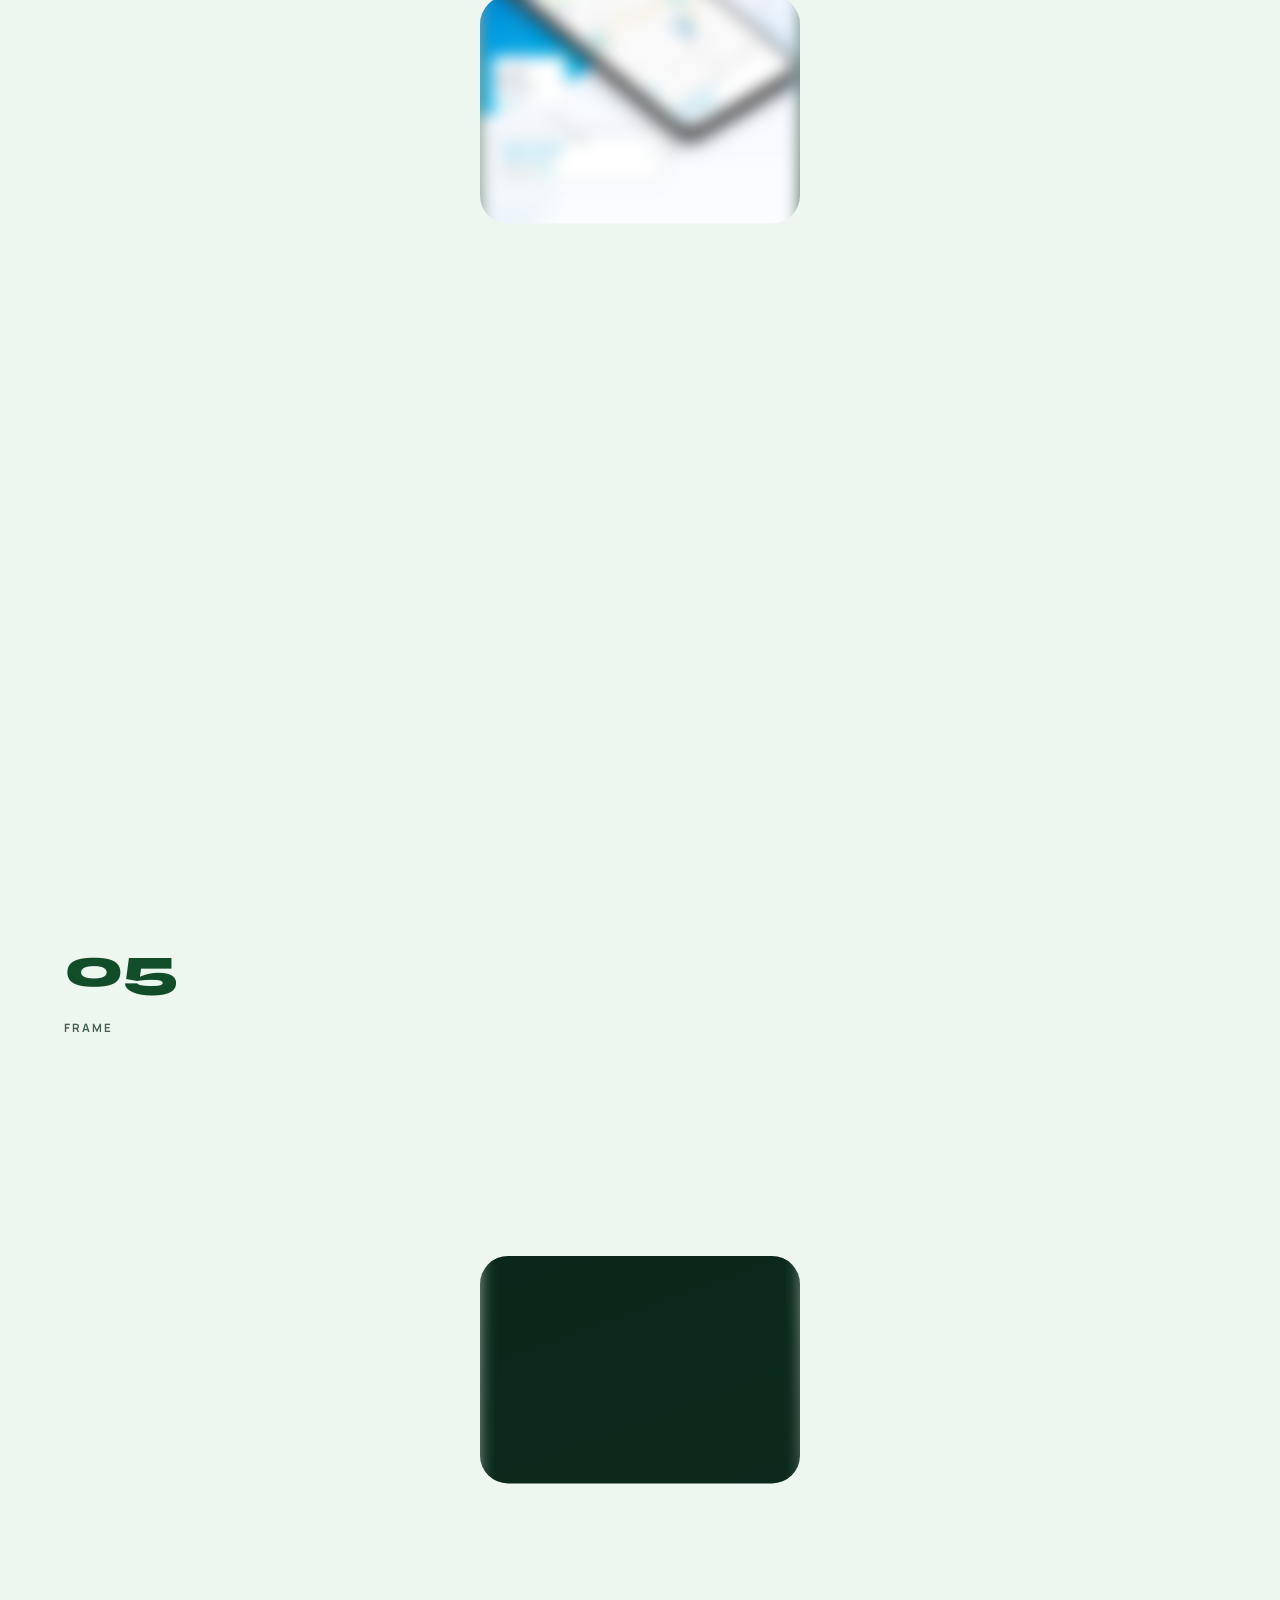
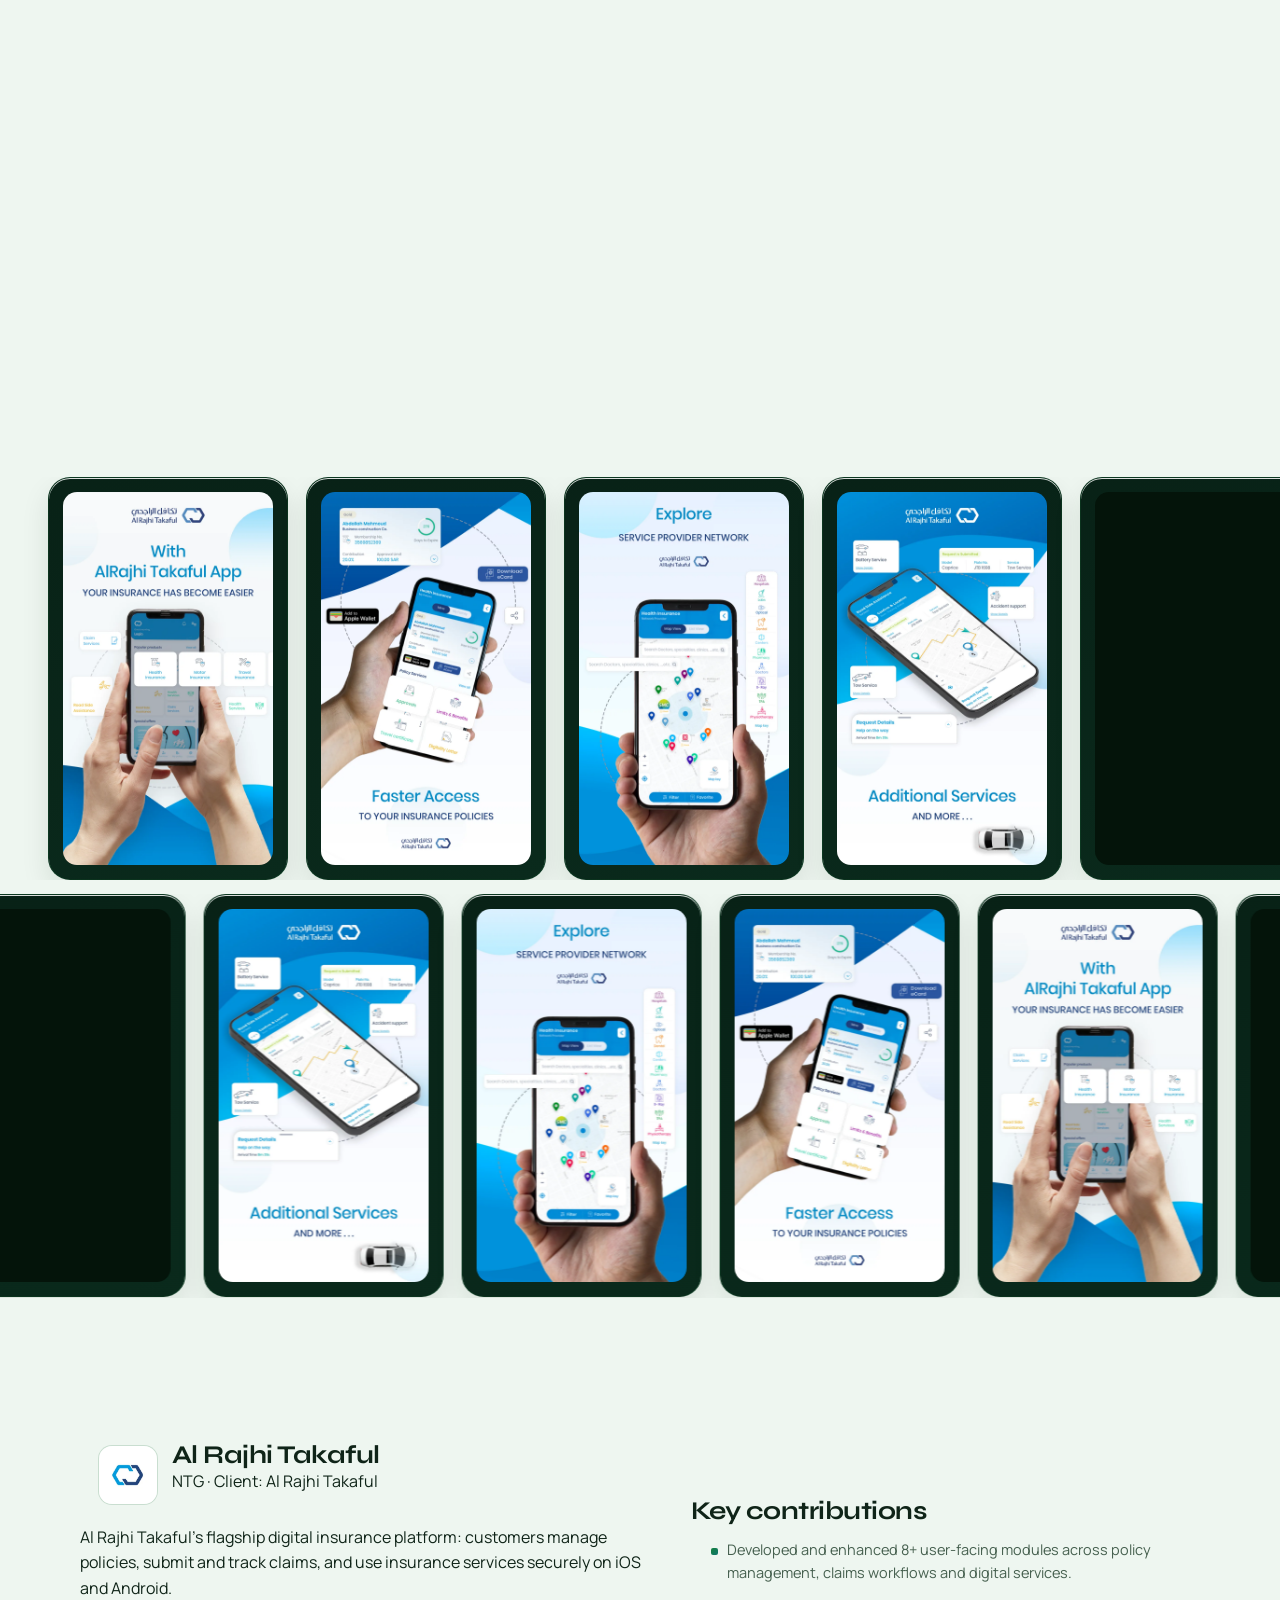
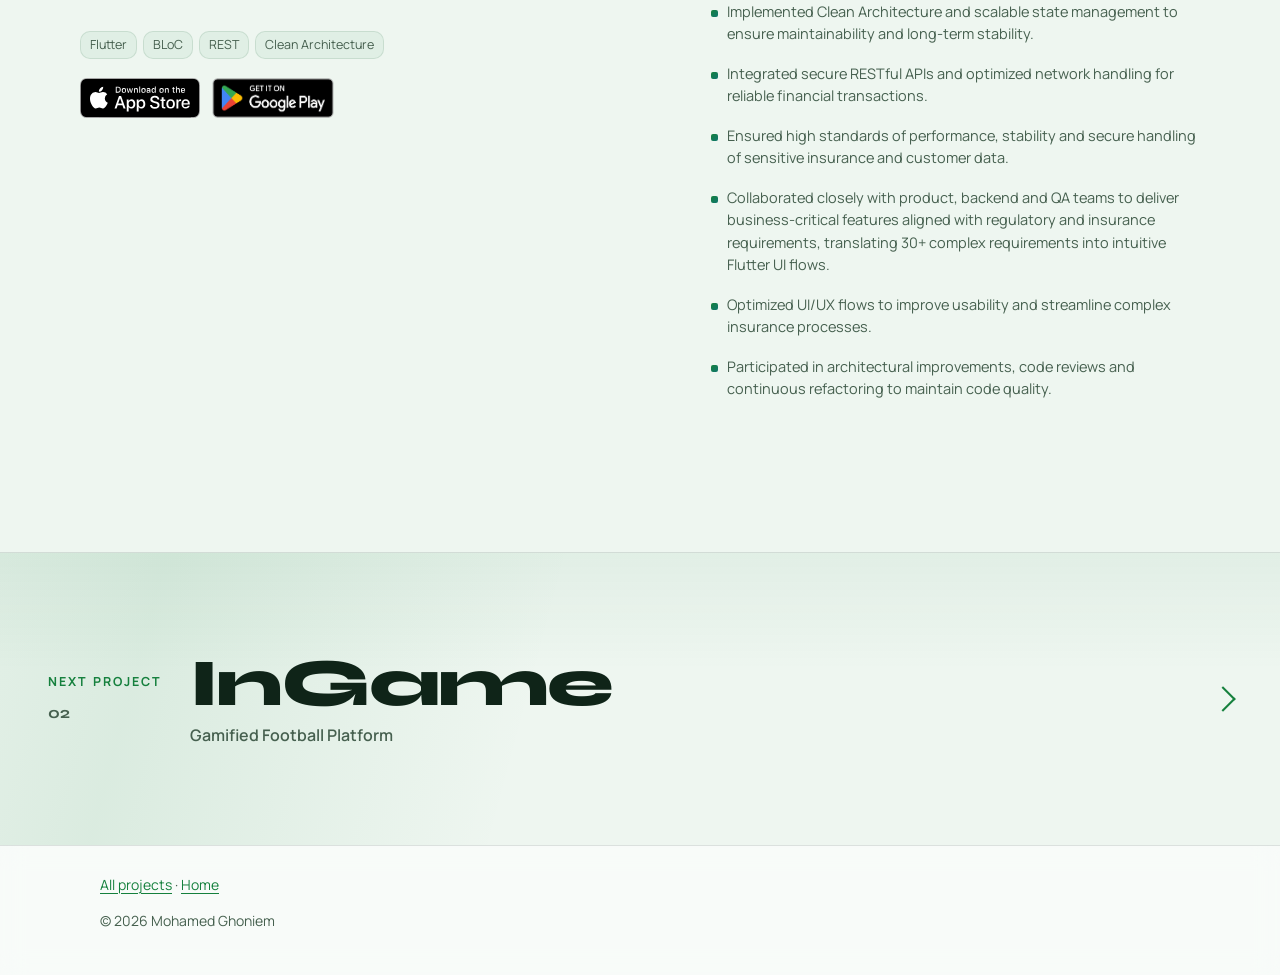
==== commit ca8163a3: "Animate case hero beside title with Dennis cinema Give the title-adjacent picture the same Motionsit" ====
--- a/work/al-rajhi-takaful/index.html
+++ b/work/al-rajhi-takaful/index.html
@@ -19,7 +19,7 @@
 <link rel="preconnect" href="https://fonts.gstatic.com" crossorigin>
 <link href="https://fonts.googleapis.com/css2?family=Manrope:wght@400;500;600;700;800&family=Syne:wght@600;700;800&display=swap" rel="stylesheet">
 <script>(function(){var r=document.documentElement;r.classList.add('js');r.classList.remove('no-js');try{var t=localStorage.getItem('theme');if(!t)t=matchMedia('(prefers-color-scheme: light)').matches?'light':'dark';r.setAttribute('data-theme',t);}catch(e){}})();</script>
-<link rel="stylesheet" href="../../assets/css/style.css?v=8">
+<link rel="stylesheet" href="../../assets/css/style.css?v=9">
 </head>
 <body class="case-page">
 <a class="skip-link" href="#main">Skip to content</a>
@@ -44,20 +44,125 @@
 </header>
 <main id="main">
   <article class="case" aria-labelledby="case-title">
-    <div class="case-hero container">
-      <p class="case-crumb reveal"><a href="../../#projects">Projects</a><span aria-hidden="true"> / </span><span>Al Rajhi Takaful</span></p>
-      <div class="case-hero-grid">
-        <div class="case-hero-copy">
-          <p class="case-index reveal" aria-hidden="true">01</p>
-          <h1 class="case-title reveal" id="case-title">Al Rajhi Takaful</h1>
-          <p class="case-company reveal">NTG · Client: Al Rajhi Takaful</p>
-          <p class="case-role reveal">Insurance &amp; Digital Services · Flutter · Feature delivery &amp; architecture</p>
+    <section class="case-stage" data-case-stage aria-label="Al Rajhi Takaful overview">
+      <div class="case-stage-pin">
+        <div class="case-stage-copy">
+          <p class="case-crumb"><a href="../../#projects">Projects</a><span aria-hidden="true"> / </span><span>Al Rajhi Takaful</span></p>
+          <p class="case-index" aria-hidden="true">01</p>
+          <h1 class="case-title" id="case-title">Al Rajhi Takaful</h1>
+          <p class="case-company">NTG · Client: Al Rajhi Takaful</p>
+          <p class="case-role">Insurance &amp; Digital Services · Flutter · Feature delivery &amp; architecture</p>
           <ul class="metrics case-metrics" aria-label="Results"><li>1M+ downloads</li><li>4.4 App Store (4.1K)</li><li>4.3 Google Play (19.9K)</li></ul>
         </div>
-        <figure class="case-shot reveal"><img src="../../assets/shots/store/al-rajhi-takaful/1.webp" width="900" height="1950" alt="Al Rajhi Takaful primary screenshot" decoding="async" fetchpriority="high"></figure>
+        <div class="case-stage-visual" data-case-visual>
+          <div class="case-media" style="--scene-color:#0a2a1c">
+  <div class="case-media-glow" aria-hidden="true"></div>
+  <div class="case-media-frame">
+    <img src="../../assets/shots/store/al-rajhi-takaful/1.webp" alt="Al Rajhi Takaful hero frame" width="900" height="1950" decoding="async" fetchpriority="high">
+  </div>
+</div>
+        </div>
       </div>
+    </section>
+
+    <section class="case-scene" data-case-scene aria-label="Frame 02">
+  <div class="case-scene-pin">
+    <div class="case-scene-meta"><span class="case-scene-index">02</span><span class="case-scene-label">Frame</span></div>
+    <div class="case-scene-mask">
+      <div class="case-media" style="--scene-color:#0a2a1c">
+  <div class="case-media-glow" aria-hidden="true"></div>
+  <div class="case-media-frame">
+    <img src="../../assets/shots/store/al-rajhi-takaful/2.webp" alt="Al Rajhi Takaful frame 02" width="900" height="1950" decoding="async" loading="lazy">
+  </div>
+</div>
     </div>
-    <section class="case-gallery reveal" aria-label="App Store screenshots"><h2 class="case-h2">App Store screenshots</h2><div class="case-gallery-track"><figure class="case-gallery-item"><img src="../../assets/shots/store/al-rajhi-takaful/1.webp" alt="Al Rajhi Takaful screenshot 1" loading="lazy" decoding="async" width="900" height="1950"></figure><figure class="case-gallery-item"><img src="../../assets/shots/store/al-rajhi-takaful/2.webp" alt="Al Rajhi Takaful screenshot 2" loading="lazy" decoding="async" width="900" height="1950"></figure><figure class="case-gallery-item"><img src="../../assets/shots/store/al-rajhi-takaful/3.webp" alt="Al Rajhi Takaful screenshot 3" loading="lazy" decoding="async" width="900" height="1950"></figure><figure class="case-gallery-item"><img src="../../assets/shots/store/al-rajhi-takaful/4.webp" alt="Al Rajhi Takaful screenshot 4" loading="lazy" decoding="async" width="900" height="1950"></figure><figure class="case-gallery-item"><img src="../../assets/shots/store/al-rajhi-takaful/5.webp" alt="Al Rajhi Takaful screenshot 5" loading="lazy" decoding="async" width="900" height="1950"></figure></div></section>
+  </div>
+</section>
+<section class="case-scene" data-case-scene aria-label="Frame 03">
+  <div class="case-scene-pin">
+    <div class="case-scene-meta"><span class="case-scene-index">03</span><span class="case-scene-label">Frame</span></div>
+    <div class="case-scene-mask">
+      <div class="case-media" style="--scene-color:#0a2a1c">
+  <div class="case-media-glow" aria-hidden="true"></div>
+  <div class="case-media-frame">
+    <img src="../../assets/shots/store/al-rajhi-takaful/3.webp" alt="Al Rajhi Takaful frame 03" width="900" height="1950" decoding="async" loading="lazy">
+  </div>
+</div>
+    </div>
+  </div>
+</section>
+<section class="case-scene" data-case-scene aria-label="Frame 04">
+  <div class="case-scene-pin">
+    <div class="case-scene-meta"><span class="case-scene-index">04</span><span class="case-scene-label">Frame</span></div>
+    <div class="case-scene-mask">
+      <div class="case-media" style="--scene-color:#0a2a1c">
+  <div class="case-media-glow" aria-hidden="true"></div>
+  <div class="case-media-frame">
+    <img src="../../assets/shots/store/al-rajhi-takaful/4.webp" alt="Al Rajhi Takaful frame 04" width="900" height="1950" decoding="async" loading="lazy">
+  </div>
+</div>
+    </div>
+  </div>
+</section>
+<section class="case-scene" data-case-scene aria-label="Frame 05">
+  <div class="case-scene-pin">
+    <div class="case-scene-meta"><span class="case-scene-index">05</span><span class="case-scene-label">Frame</span></div>
+    <div class="case-scene-mask">
+      <div class="case-media" style="--scene-color:#0a2a1c">
+  <div class="case-media-glow" aria-hidden="true"></div>
+  <div class="case-media-frame">
+    <img src="../../assets/shots/store/al-rajhi-takaful/5.webp" alt="Al Rajhi Takaful frame 05" width="900" height="1950" decoding="async" loading="lazy">
+  </div>
+</div>
+    </div>
+  </div>
+</section>
+
+    <section class="case-sliders" data-case-sliders aria-hidden="true">
+  <div class="case-slider" data-dir="1"><div class="case-slider-track"><figure class="case-slide" style="--scene-color:#0a2a1c">
+  <div class="case-slide-frame"><img src="../../assets/shots/store/al-rajhi-takaful/1.webp" alt="" width="900" height="1950" loading="lazy" decoding="async"></div>
+</figure><figure class="case-slide" style="--scene-color:#0a2a1c">
+  <div class="case-slide-frame"><img src="../../assets/shots/store/al-rajhi-takaful/2.webp" alt="" width="900" height="1950" loading="lazy" decoding="async"></div>
+</figure><figure class="case-slide" style="--scene-color:#0a2a1c">
+  <div class="case-slide-frame"><img src="../../assets/shots/store/al-rajhi-takaful/3.webp" alt="" width="900" height="1950" loading="lazy" decoding="async"></div>
+</figure><figure class="case-slide" style="--scene-color:#0a2a1c">
+  <div class="case-slide-frame"><img src="../../assets/shots/store/al-rajhi-takaful/4.webp" alt="" width="900" height="1950" loading="lazy" decoding="async"></div>
+</figure><figure class="case-slide" style="--scene-color:#0a2a1c">
+  <div class="case-slide-frame"><img src="../../assets/shots/store/al-rajhi-takaful/5.webp" alt="" width="900" height="1950" loading="lazy" decoding="async"></div>
+</figure><figure class="case-slide" style="--scene-color:#0a2a1c">
+  <div class="case-slide-frame"><img src="../../assets/shots/store/al-rajhi-takaful/1.webp" alt="" width="900" height="1950" loading="lazy" decoding="async"></div>
+</figure><figure class="case-slide" style="--scene-color:#0a2a1c">
+  <div class="case-slide-frame"><img src="../../assets/shots/store/al-rajhi-takaful/2.webp" alt="" width="900" height="1950" loading="lazy" decoding="async"></div>
+</figure><figure class="case-slide" style="--scene-color:#0a2a1c">
+  <div class="case-slide-frame"><img src="../../assets/shots/store/al-rajhi-takaful/3.webp" alt="" width="900" height="1950" loading="lazy" decoding="async"></div>
+</figure><figure class="case-slide" style="--scene-color:#0a2a1c">
+  <div class="case-slide-frame"><img src="../../assets/shots/store/al-rajhi-takaful/4.webp" alt="" width="900" height="1950" loading="lazy" decoding="async"></div>
+</figure><figure class="case-slide" style="--scene-color:#0a2a1c">
+  <div class="case-slide-frame"><img src="../../assets/shots/store/al-rajhi-takaful/5.webp" alt="" width="900" height="1950" loading="lazy" decoding="async"></div>
+</figure></div></div>
+  <div class="case-slider" data-dir="-1"><div class="case-slider-track"><figure class="case-slide" style="--scene-color:#0a2a1c">
+  <div class="case-slide-frame"><img src="../../assets/shots/store/al-rajhi-takaful/5.webp" alt="" width="900" height="1950" loading="lazy" decoding="async"></div>
+</figure><figure class="case-slide" style="--scene-color:#0a2a1c">
+  <div class="case-slide-frame"><img src="../../assets/shots/store/al-rajhi-takaful/4.webp" alt="" width="900" height="1950" loading="lazy" decoding="async"></div>
+</figure><figure class="case-slide" style="--scene-color:#0a2a1c">
+  <div class="case-slide-frame"><img src="../../assets/shots/store/al-rajhi-takaful/3.webp" alt="" width="900" height="1950" loading="lazy" decoding="async"></div>
+</figure><figure class="case-slide" style="--scene-color:#0a2a1c">
+  <div class="case-slide-frame"><img src="../../assets/shots/store/al-rajhi-takaful/2.webp" alt="" width="900" height="1950" loading="lazy" decoding="async"></div>
+</figure><figure class="case-slide" style="--scene-color:#0a2a1c">
+  <div class="case-slide-frame"><img src="../../assets/shots/store/al-rajhi-takaful/1.webp" alt="" width="900" height="1950" loading="lazy" decoding="async"></div>
+</figure><figure class="case-slide" style="--scene-color:#0a2a1c">
+  <div class="case-slide-frame"><img src="../../assets/shots/store/al-rajhi-takaful/5.webp" alt="" width="900" height="1950" loading="lazy" decoding="async"></div>
+</figure><figure class="case-slide" style="--scene-color:#0a2a1c">
+  <div class="case-slide-frame"><img src="../../assets/shots/store/al-rajhi-takaful/4.webp" alt="" width="900" height="1950" loading="lazy" decoding="async"></div>
+</figure><figure class="case-slide" style="--scene-color:#0a2a1c">
+  <div class="case-slide-frame"><img src="../../assets/shots/store/al-rajhi-takaful/3.webp" alt="" width="900" height="1950" loading="lazy" decoding="async"></div>
+</figure><figure class="case-slide" style="--scene-color:#0a2a1c">
+  <div class="case-slide-frame"><img src="../../assets/shots/store/al-rajhi-takaful/2.webp" alt="" width="900" height="1950" loading="lazy" decoding="async"></div>
+</figure><figure class="case-slide" style="--scene-color:#0a2a1c">
+  <div class="case-slide-frame"><img src="../../assets/shots/store/al-rajhi-takaful/1.webp" alt="" width="900" height="1950" loading="lazy" decoding="async"></div>
+</figure></div></div>
+</section>
+
     <div class="case-body container">
       <div class="case-intro reveal">
         <div class="card-head"><img class="app-icon" src="../../assets/icons/alrajhi.webp" width="60" height="60" alt="Al Rajhi Takaful app icon" loading="lazy" decoding="async"><div><h2 class="case-h2">Al Rajhi Takaful</h2><p class="company">NTG · Client: Al Rajhi Takaful</p></div></div>
@@ -85,6 +190,6 @@
   </article>
 </main>
 <footer class="site-footer"><div class="container"><p><a href="../../#projects">All projects</a> · <a href="../../">Home</a></p><p>© <span id="year"></span> Mohamed Ghoniem</p></div></footer>
-<script src="../../assets/js/main.js?v=8" defer></script>
+<script src="../../assets/js/main.js?v=9" defer></script>
 </body>
 </html>
--- a/assets/css/style.css
+++ b/assets/css/style.css
@@ -1044,16 +1044,12 @@
 /* Cross-document view transitions (supporting browsers) */
 @view-transition{navigation:auto}
 
-/* Case study pages */
-.case-page .site-header{position:sticky}
-.case{padding-bottom:0}
-.case-hero{padding:108px 0 12px}
+/* Case study pages — Dennis picture-beside-title + Motionsites sticky/mask/parallax */
+.case-page .site-header{position:sticky;z-index:40}
+.case{padding-bottom:0;overflow-x:clip}
 .case-crumb{margin:0 0 18px;font-size:.9rem;color:var(--muted)}
 .case-crumb a{color:var(--muted);text-decoration:none}
 .case-crumb a:hover{color:var(--accent)}
-.case-hero-grid{
-  display:grid;gap:28px;align-items:end;
-}
 .case-index{
   font-family:var(--font-display);font-weight:700;letter-spacing:.12em;
   color:var(--accent);font-size:.9rem;margin:0 0 10px;
@@ -1065,41 +1061,159 @@
 .case-company{margin:0 0 6px;color:var(--muted);font-size:1.05rem}
 .case-role{margin:0;color:var(--text);font-weight:600;max-width:34rem}
 .case-metrics{margin:22px 0 0}
-.case-shot{
-  margin:0;border-radius:24px;overflow:hidden;background:var(--surface-2);
-  border:1px solid var(--glass-edge);box-shadow:var(--clay);
-  max-width:280px;justify-self:center;width:100%;
-}
-.case-shot img{width:100%;height:auto;display:block;object-fit:cover;object-position:top center}
-.case-shot--empty{
-  aspect-ratio:9/16;display:grid;place-items:center;
+
+/* Sticky title + designed media (picture beside title) — Motionsites mask/settle + Dennis sticky */
+.case-stage{
+  position:relative;min-height:190vh;
+}
+.case-stage-pin{
+  position:sticky;top:0;min-height:100vh;min-height:100dvh;
+  display:grid;align-items:center;gap:28px;
+  padding:108px clamp(16px,4vw,48px) 48px;
+  max-width:1200px;margin:0 auto;overflow-x:clip;
+  --stage-p:0;
+  --stage-enter:0;
+  --mx:0;--my:0;
+}
+.case-stage-copy{
+  max-width:34rem;
+  transform:translate3d(0,calc(var(--stage-p) * -18px),0);
+  will-change:transform;
+}
+.case-stage-visual{
+  justify-self:center;width:min(100%,360px);
+  /* enter: mask + blur-rise; scroll: scale settle + parallax drift */
+  clip-path:inset(46% 8% 12% 8% round 28px);
+  filter:blur(14px);
+  opacity:.25;
+  transform:translate3d(calc(var(--mx) * 18px),calc(var(--my) * 10px + 40px + var(--stage-p) * 36px),0) scale(.88);
+  transform-origin:center center;
+  will-change:transform,clip-path,filter,opacity;
+  transition:clip-path 1.2s cubic-bezier(.16,1,.3,1),filter 1.2s cubic-bezier(.16,1,.3,1),opacity 1.2s cubic-bezier(.16,1,.3,1),transform 1.2s cubic-bezier(.16,1,.3,1);
+}
+.case-stage.is-ready .case-stage-visual{
+  clip-path:inset(0 0 0 0 round 28px);
+  filter:blur(0);
+  opacity:1;
+  transform:translate3d(calc(var(--mx) * 18px),calc(var(--my) * 10px + var(--stage-p) * 36px),0) scale(calc(1.08 - var(--stage-p) * .12));
+  transition-delay:90ms;
+}
+.case-stage.is-scrolling .case-stage-visual{transition:none}
+.case-media{
+  position:relative;isolation:isolate;
+  --scene-color:#0a2a1c;
+}
+.case-media-glow{
+  position:absolute;inset:-22% -16%;z-index:0;border-radius:40%;
   background:
-    radial-gradient(120% 80% at 50% 0%,color-mix(in srgb,var(--accent) 18%,transparent),transparent 55%),
-    var(--surface-2);
-}
-.case-gallery{
-  padding:12px 0 8px;max-width:100%;
-}
-.case-gallery .case-h2{padding:0 clamp(16px,4vw,48px) 16px;margin:0}
-.case-gallery-track{
-  display:flex;gap:16px;overflow-x:auto;padding:4px clamp(16px,4vw,48px) 24px;
-  scroll-snap-type:x mandatory;-webkit-overflow-scrolling:touch;
-}
-.case-gallery-item{
-  flex:0 0 auto;margin:0;width:min(240px,62vw);scroll-snap-align:start;
-  border-radius:22px;overflow:hidden;background:var(--surface-2);
-  border:1px solid var(--glass-edge);box-shadow:var(--clay);
-  transform:translateY(28px);opacity:0;
-  transition:transform .8s var(--ease),opacity .8s var(--ease);
-}
-.case-gallery.in .case-gallery-item{transform:none;opacity:1}
-.case-gallery.in .case-gallery-item:nth-child(2){transition-delay:70ms}
-.case-gallery.in .case-gallery-item:nth-child(3){transition-delay:140ms}
-.case-gallery.in .case-gallery-item:nth-child(4){transition-delay:210ms}
-.case-gallery.in .case-gallery-item:nth-child(5){transition-delay:280ms}
-.case-gallery-item img{width:100%;height:auto;display:block;aspect-ratio:9/16;object-fit:cover;object-position:top center}
+    radial-gradient(circle at 50% 40%,color-mix(in srgb,var(--accent) 30%,transparent),transparent 62%),
+    radial-gradient(circle at 70% 80%,color-mix(in srgb,var(--scene-color) 80%,transparent),transparent 55%);
+  filter:blur(10px);opacity:.95;pointer-events:none;
+  transform:scale(calc(1.08 - var(--stage-p,0) * .06));
+}
+.case-media-frame{
+  position:relative;z-index:1;border-radius:28px;overflow:hidden;
+  background:linear-gradient(160deg,color-mix(in srgb,var(--scene-color) 88%,#000),var(--scene-color));
+  border:1px solid color-mix(in srgb,var(--accent) 22%,var(--glass-edge));
+  box-shadow:0 30px 70px rgba(0,0,0,.45), inset 0 1px 0 rgba(255,255,255,.08);
+  aspect-ratio:9/16;padding:18px 18px 22px;
+}
+.case-media-frame img{
+  width:100%;height:100%;object-fit:cover;object-position:top center;display:block;
+  border-radius:18px;
+  transform:scale(calc(1.16 - var(--stage-p,0) * .1));transform-origin:center top;
+  will-change:transform;
+}
+.case-media-frame--empty{display:grid;place-items:center;aspect-ratio:9/16}
+
+/* Sticky masked scenes per store frame */
+.case-scene{
+  position:relative;min-height:140vh;
+}
+.case-scene-pin{
+  position:sticky;top:0;min-height:100vh;min-height:100dvh;
+  display:grid;place-items:center;padding:88px 20px 40px;
+  --scene-p:0;
+}
+.case-scene-meta{
+  position:absolute;top:96px;left:clamp(16px,5vw,64px);
+  display:flex;flex-direction:column;gap:6px;z-index:2;
+}
+.case-scene-index{
+  font-family:var(--font-display);font-weight:800;font-size:clamp(2rem,5vw,3.5rem);
+  letter-spacing:-.04em;color:color-mix(in srgb,var(--text) 55%,var(--accent));
+}
+.case-scene-label{
+  font-size:.72rem;font-weight:700;letter-spacing:.18em;text-transform:uppercase;color:var(--muted);
+}
+.case-scene-mask{
+  width:min(320px,78vw);
+  clip-path:inset(calc((1 - var(--scene-p)) * 42%) 0 calc((1 - var(--scene-p)) * 18%) 0 round 28px);
+  transform:translate3d(0,calc((1 - var(--scene-p)) * 48px),0) scale(calc(.92 + var(--scene-p) * .08));
+  opacity:calc(.35 + var(--scene-p) * .65);
+  will-change:transform,clip-path,opacity;
+  filter:blur(calc((1 - var(--scene-p)) * 8px));
+}
+.case-scene .case-media-frame img{
+  transform:scale(calc(1.14 - var(--scene-p) * .1));
+}
+
+/* Dual opposing horizontal sliders (Dennis / Motionsites scroll craft) */
+.case-sliders{
+  position:relative;padding:48px 0 72px;overflow-x:clip;
+  --slide-p:0;
+}
+.case-slider{overflow:hidden;margin:14px 0}
+.case-slider-track{
+  display:flex;gap:18px;width:max-content;will-change:transform;
+  padding-inline:clamp(16px,4vw,48px);
+}
+.case-slider[data-dir="1"] .case-slider-track{
+  transform:translate3d(calc(var(--slide-p) * -12vw),0,0);
+}
+.case-slider[data-dir="-1"] .case-slider-track{
+  transform:translate3d(calc(var(--slide-p) * 12vw - 8vw),0,0);
+}
+.case-slide{
+  margin:0;flex:0 0 auto;width:min(220px,58vw);
+  border-radius:22px;overflow:hidden;
+  background:linear-gradient(160deg,color-mix(in srgb,var(--scene-color,#0a2a1c) 80%,#000),var(--scene-color,#0a2a1c));
+  border:1px solid color-mix(in srgb,var(--accent) 18%,var(--glass-edge));
+  box-shadow:var(--clay);
+  padding:14px;
+}
+.case-slide-frame{
+  border-radius:14px;overflow:hidden;aspect-ratio:9/16;background:#04140a;
+}
+.case-slide img{width:100%;height:100%;object-fit:cover;object-position:top center;display:block}
+
 .case-body{
   display:grid;gap:36px;padding:40px 0 72px;
+}
+@media (min-width:900px){
+  .case-stage-pin{
+    grid-template-columns:1.05fr .95fr;gap:48px;align-items:center;
+  }
+  .case-stage-visual{justify-self:end;width:min(100%,380px)}
+  .case-scene-pin{grid-template-columns:1fr; }
+  .case-slide{width:min(240px,22vw)}
+}
+@media (max-width:899px){
+  .case-stage{min-height:auto}
+  .case-stage-pin{position:relative;min-height:auto;padding-top:96px;--mx:0!important;--my:0!important}
+  .case-stage-copy{transform:none}
+  .case-stage-visual{width:min(260px,78vw)}
+  .case-stage.is-ready .case-stage-visual{
+    transform:translate3d(0,0,0) scale(1);
+  }
+  .case-scene{min-height:auto}
+  .case-scene-pin{position:relative;min-height:auto;padding:48px 16px}
+  .case-scene-mask{
+    width:min(260px,78vw);
+    /* one-shot reveal when in view via --scene-p still works without sticky */
+  }
+  .case-scene-meta{position:static;margin-bottom:12px}
+  .case-sliders{padding:24px 0 40px}
 }
 .case-intro,.case-contribs{display:flex;flex-direction:column;gap:14px}
 .case-h2{
@@ -1152,16 +1266,17 @@
 }
 .case-next-link:hover .case-next-arrow{transform:rotate(-45deg) translate(6px,-6px)}
 @media (min-width:900px){
-  .case-hero-grid{grid-template-columns:1.15fr .85fr;align-items:center;gap:48px}
-  .case-shot{max-width:320px;justify-self:end}
   .case-body{grid-template-columns:1.05fr .95fr;gap:48px;align-items:start}
-  .case-gallery-item{width:min(260px,28vw)}
 }
 @media (max-width:640px){
   .case-next-link{grid-template-columns:1fr auto;gap:16px}
   .case-next-meta{grid-column:1 / -1;flex-direction:row;justify-content:space-between;align-items:center}
 }
 @media (prefers-reduced-motion:reduce){
-  .case-gallery-item,.case-next-link{transform:none!important;opacity:1!important;transition:none!important}
+  .case-stage,.case-scene{min-height:auto}
+  .case-stage-pin,.case-scene-pin{position:relative;min-height:auto}
+  .case-stage-visual,.case-scene-mask{transform:none!important;filter:none!important;opacity:1!important;clip-path:none!important}
+  .case-slider-track{transform:none!important}
+  .case-next-link{transform:none!important;opacity:1!important;transition:none!important}
   .case-next::before{display:none}
 }
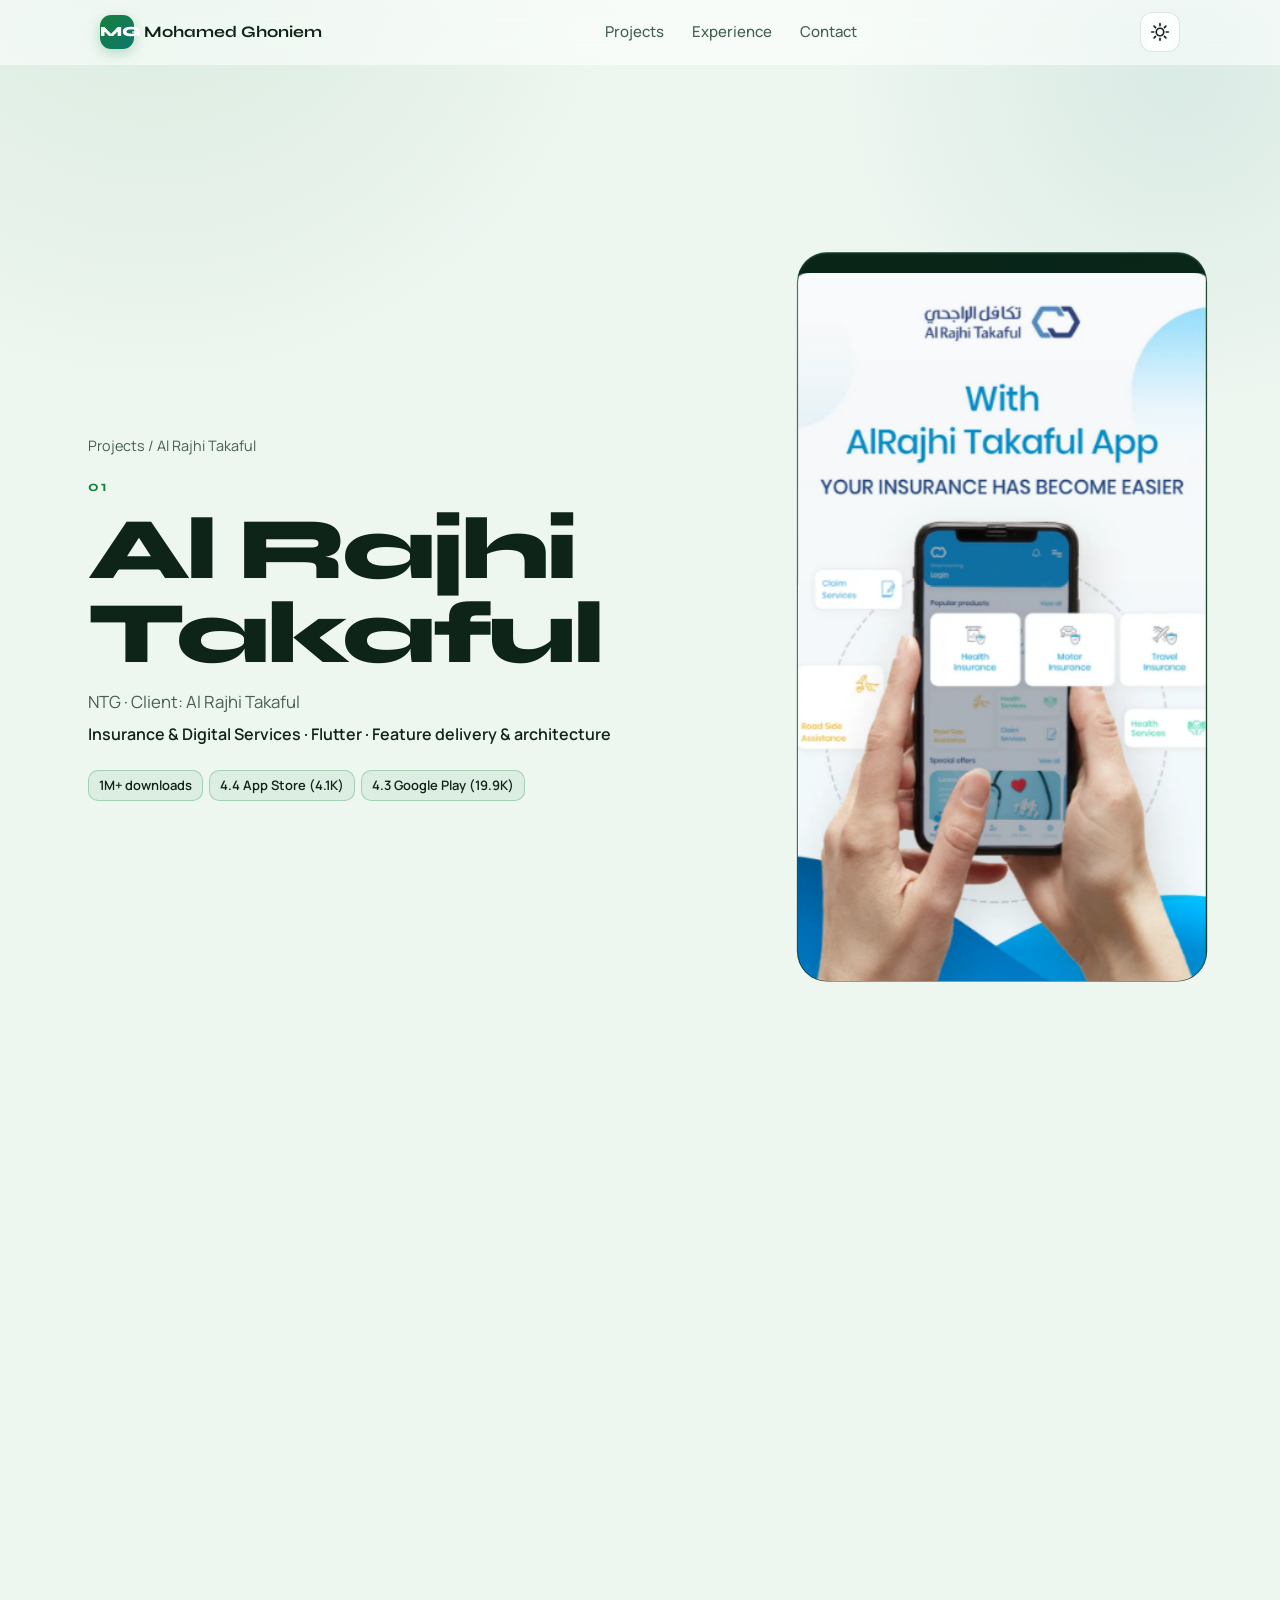
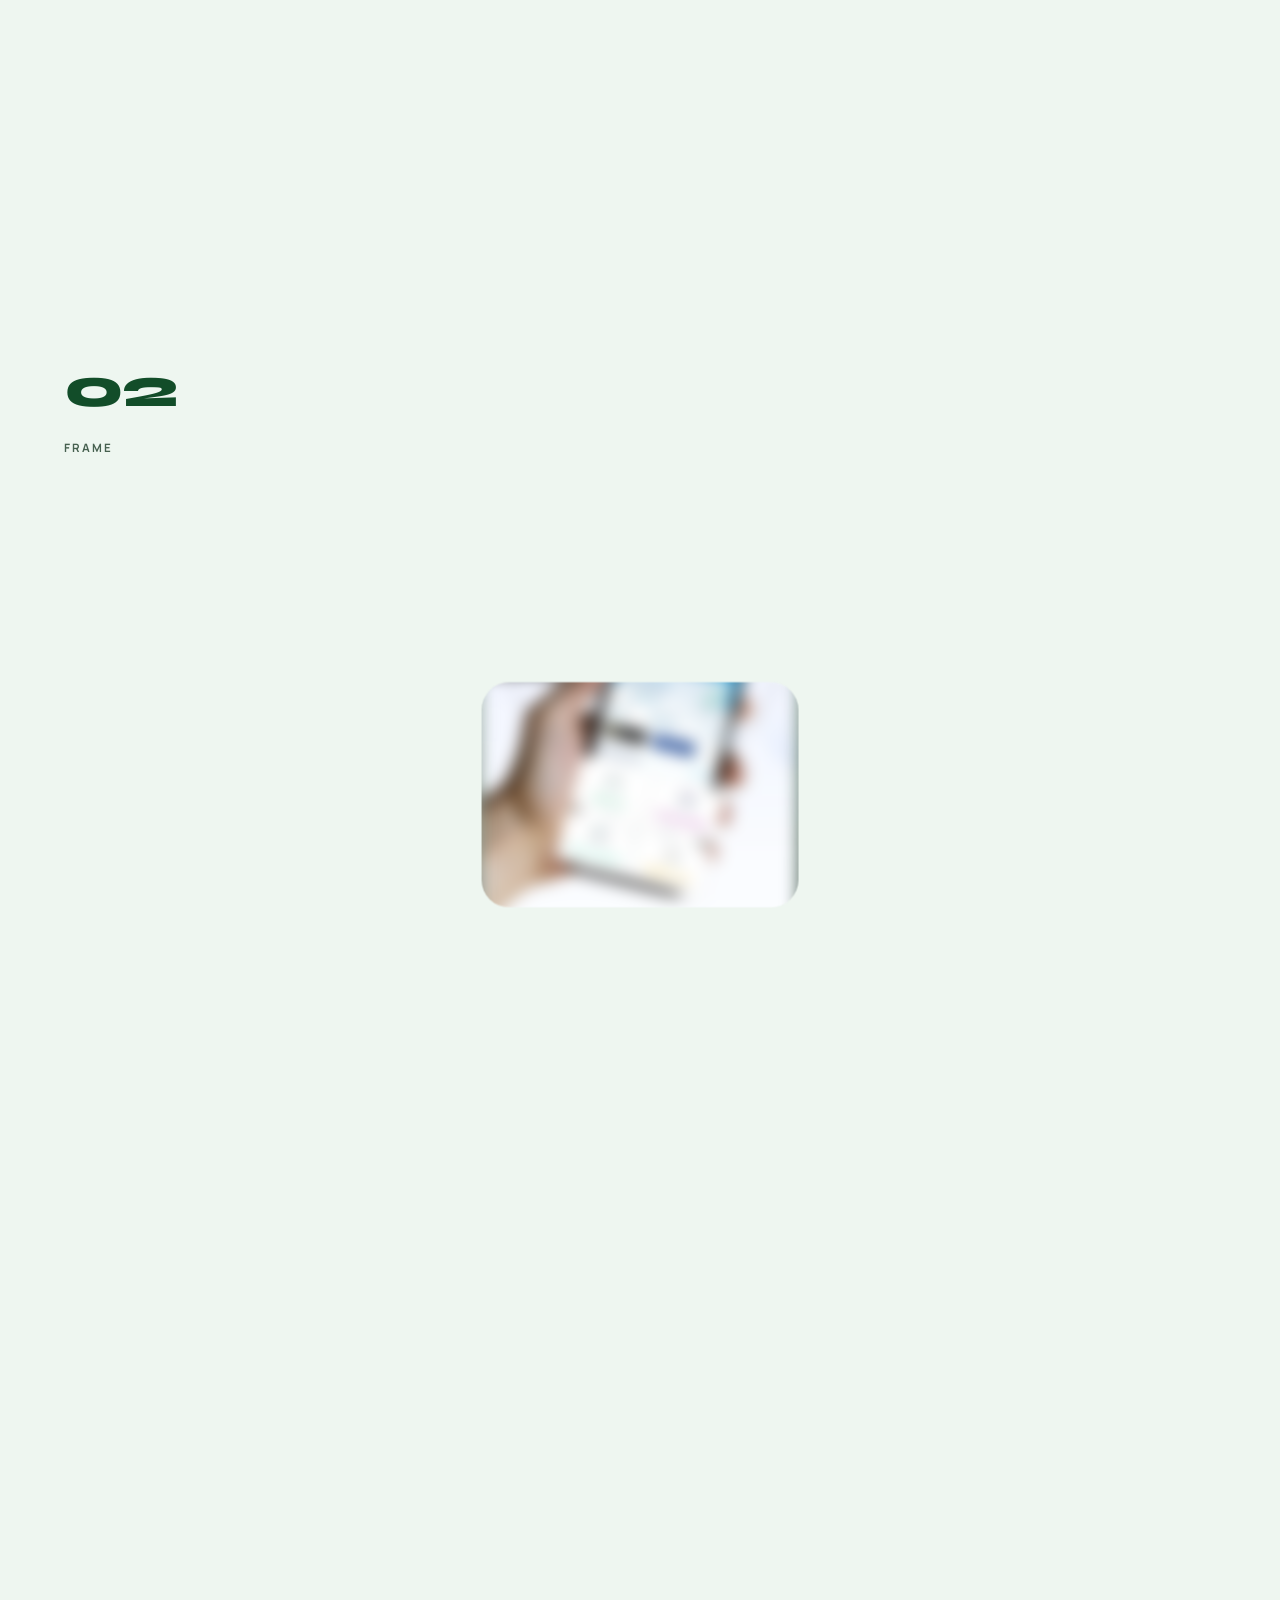
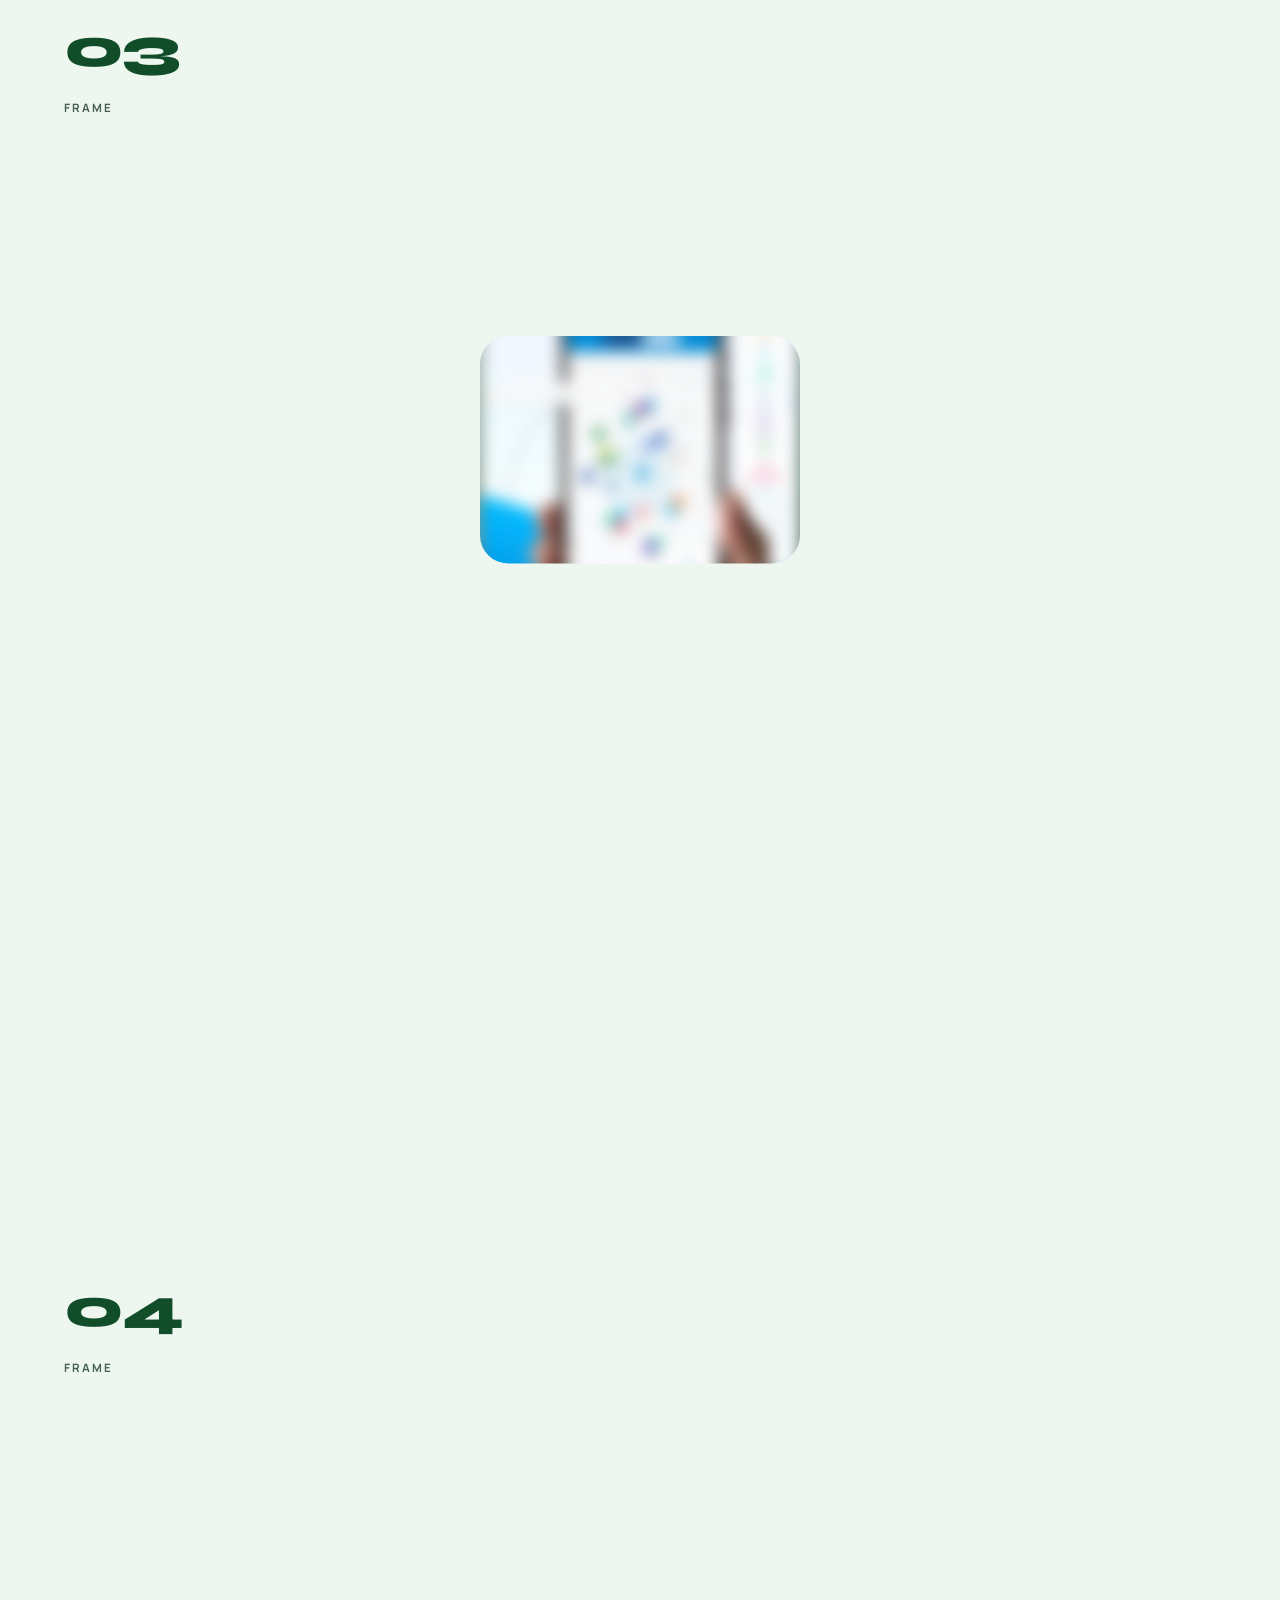
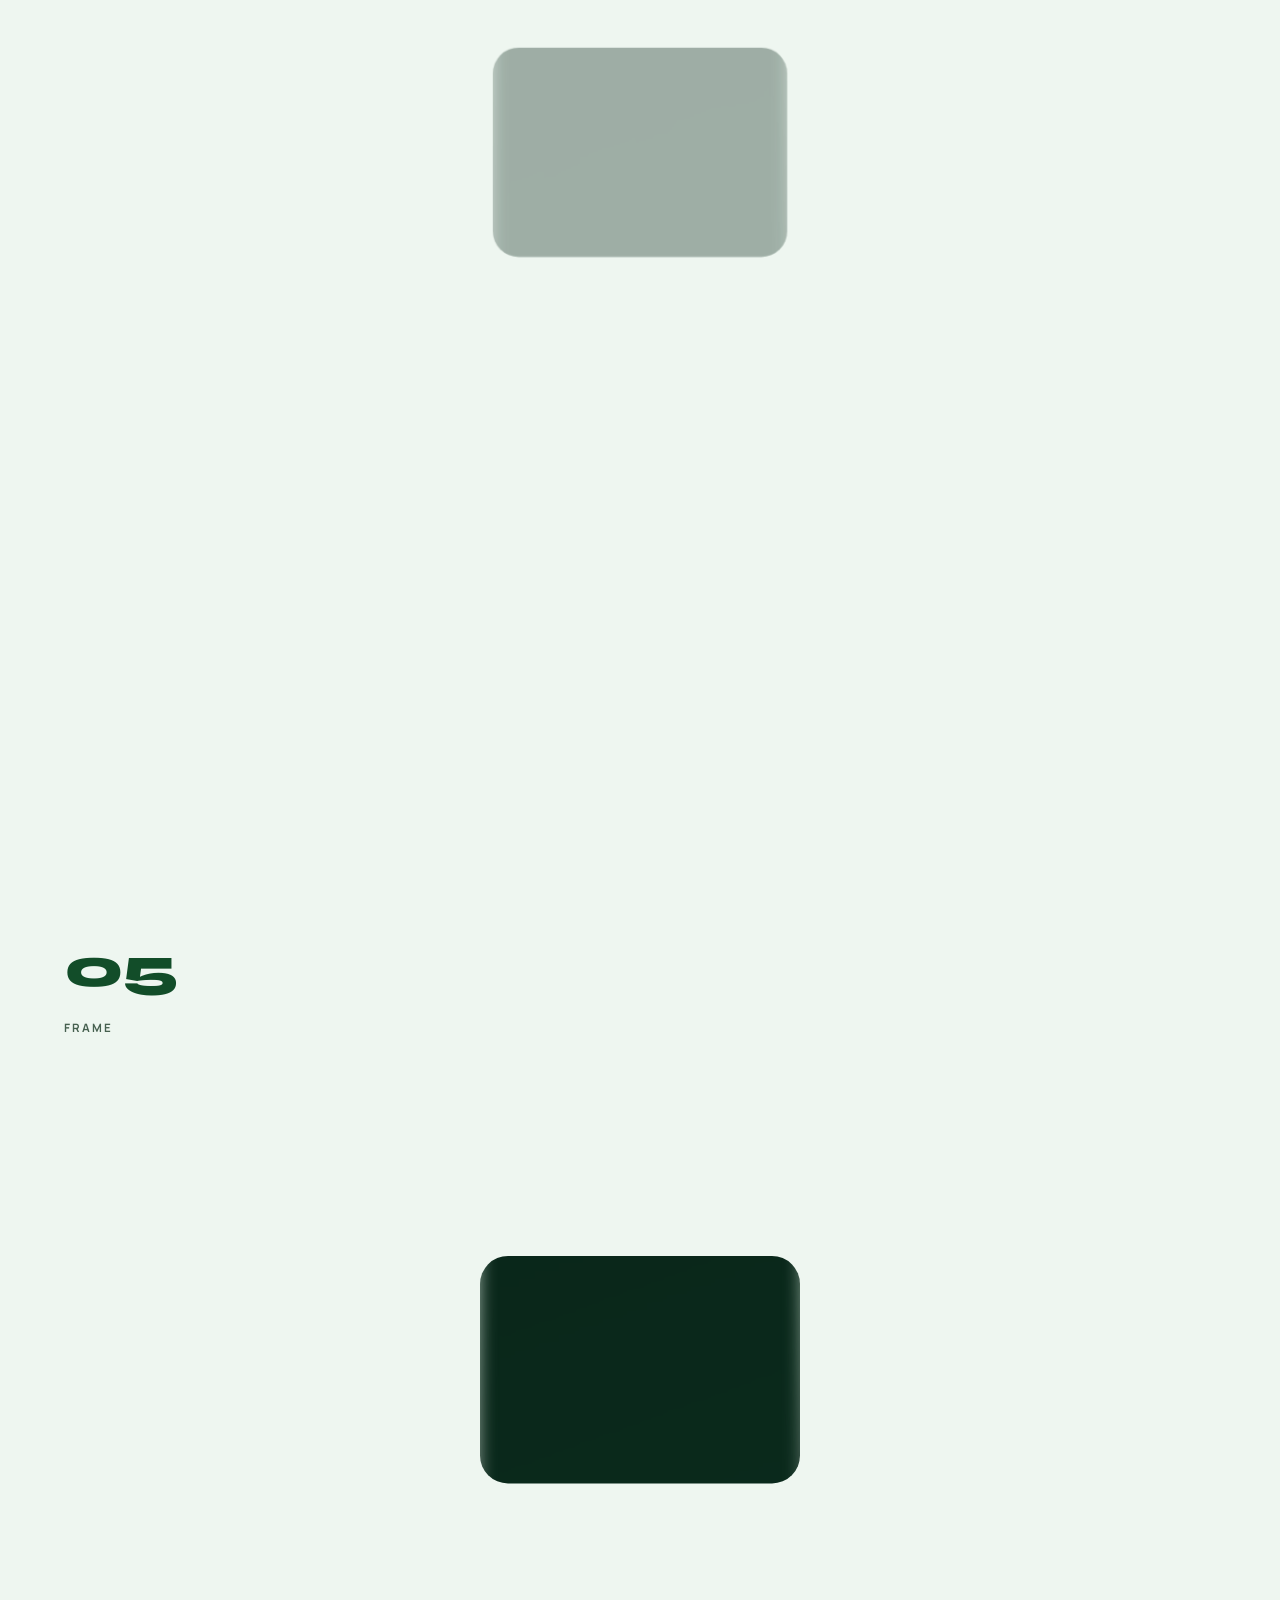
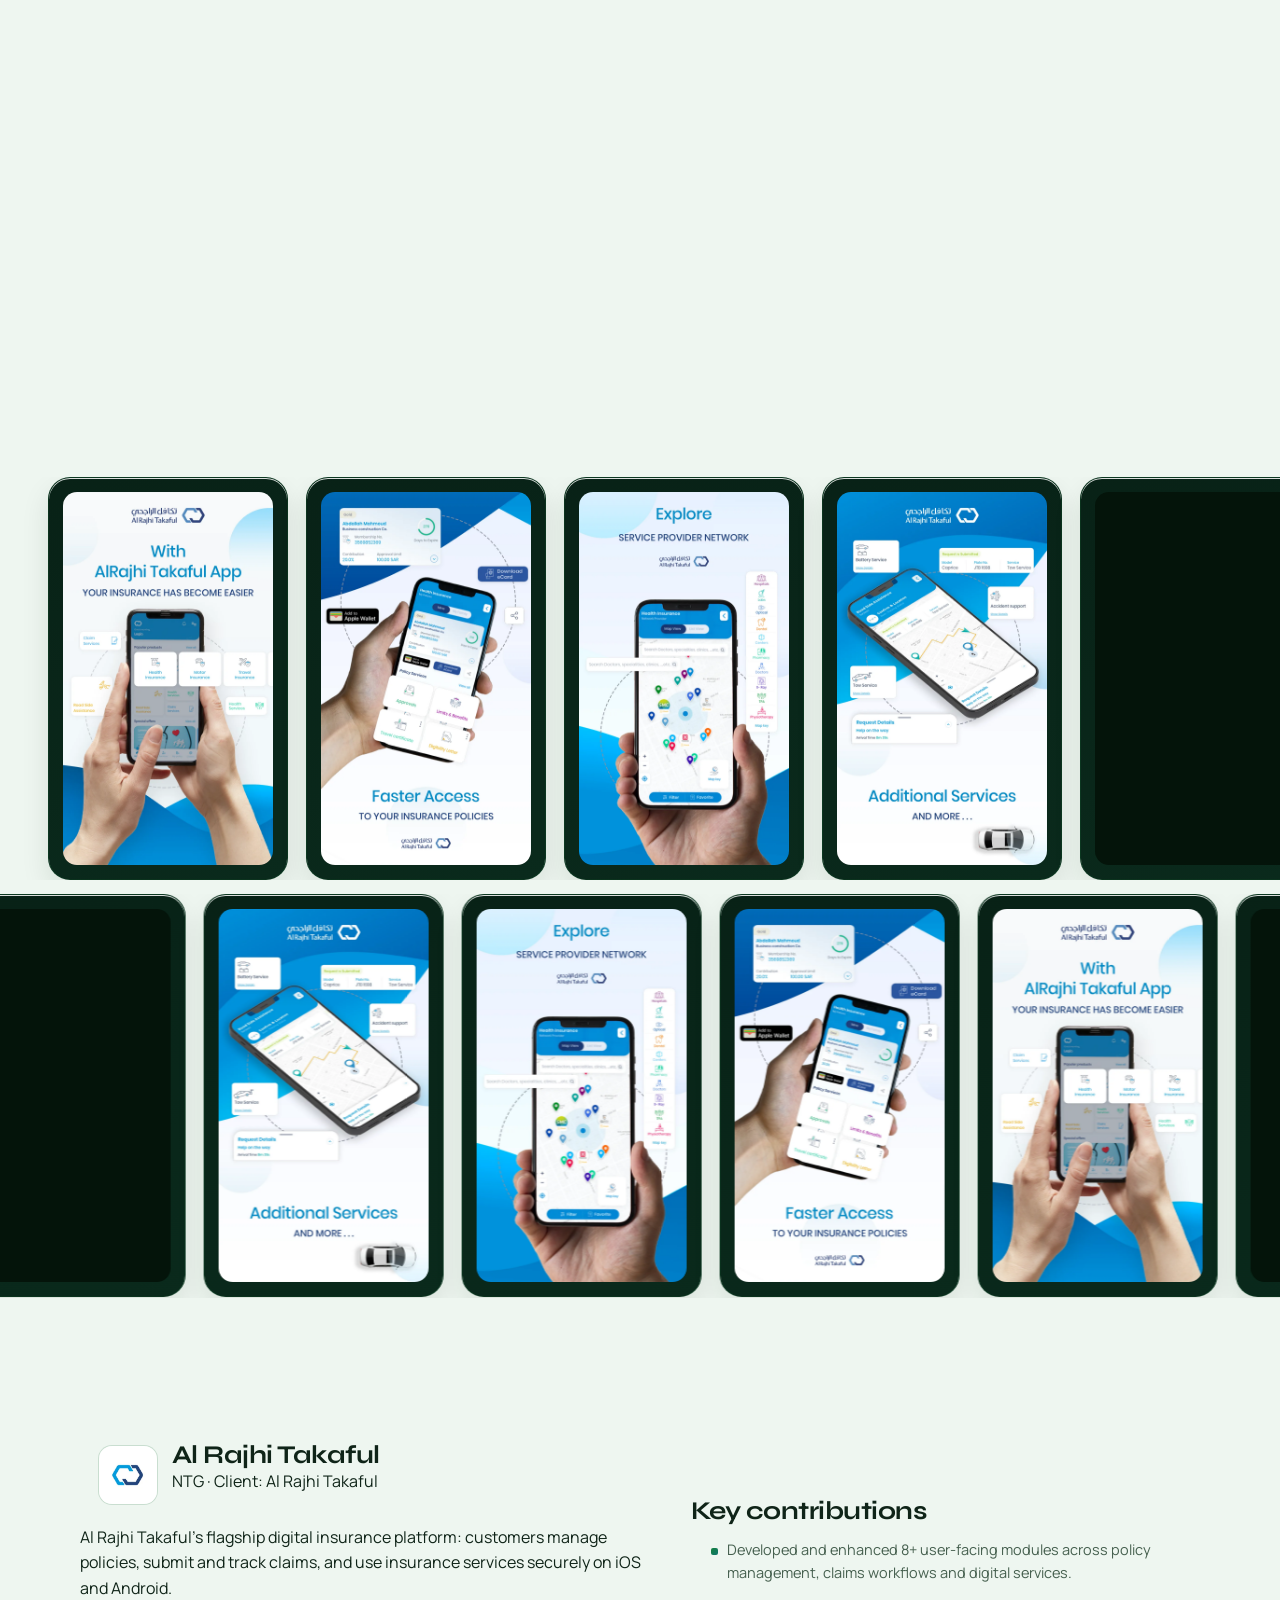
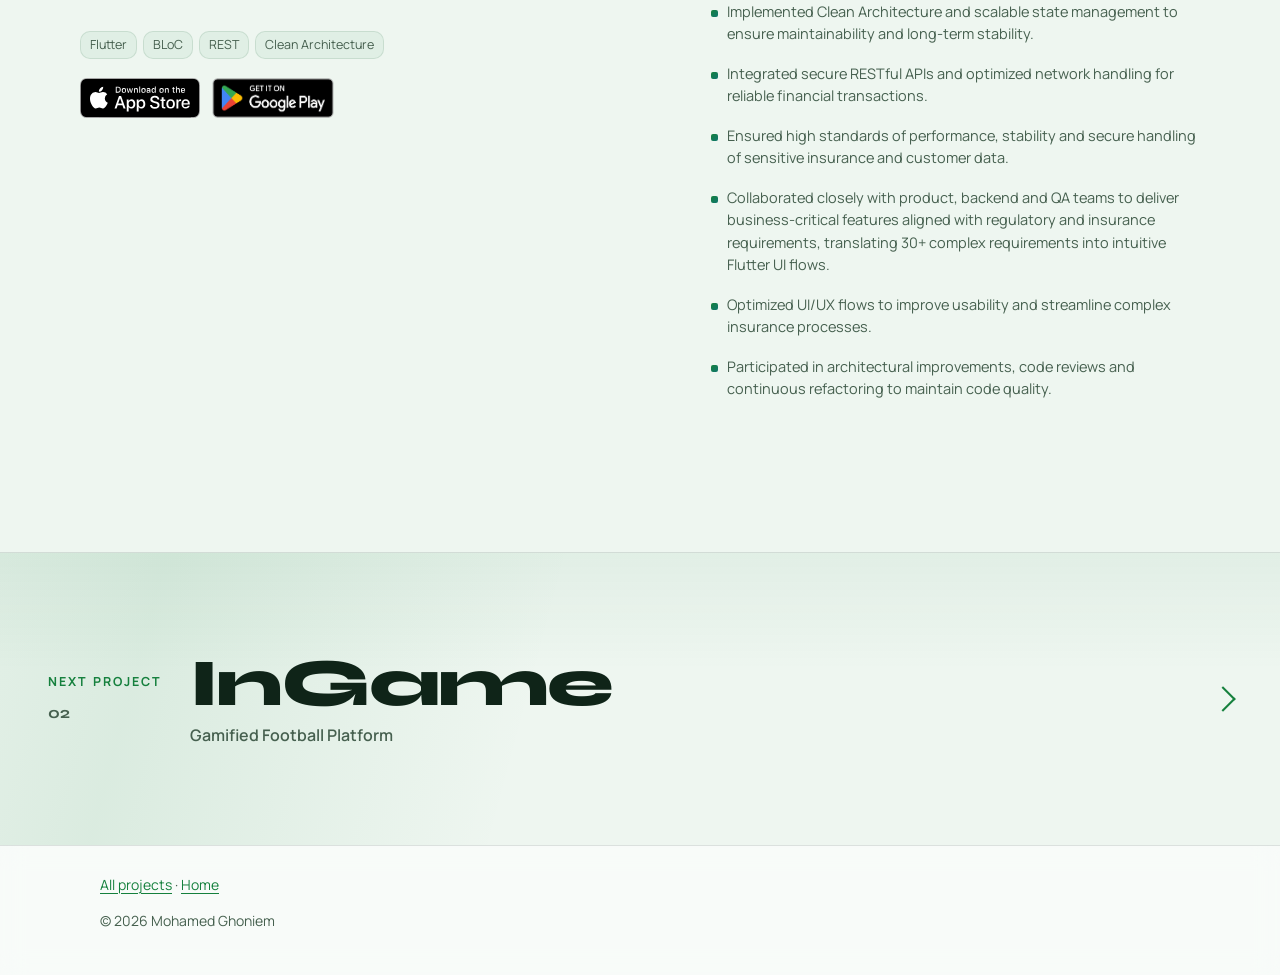
==== commit e21baffa: "Fix case hero sticky by clearing overflow Remove overflow-x:clip from .case / stage pin so position:" ====
--- a/work/al-rajhi-takaful/index.html
+++ b/work/al-rajhi-takaful/index.html
@@ -19,7 +19,7 @@
 <link rel="preconnect" href="https://fonts.gstatic.com" crossorigin>
 <link href="https://fonts.googleapis.com/css2?family=Manrope:wght@400;500;600;700;800&family=Syne:wght@600;700;800&display=swap" rel="stylesheet">
 <script>(function(){var r=document.documentElement;r.classList.add('js');r.classList.remove('no-js');try{var t=localStorage.getItem('theme');if(!t)t=matchMedia('(prefers-color-scheme: light)').matches?'light':'dark';r.setAttribute('data-theme',t);}catch(e){}})();</script>
-<link rel="stylesheet" href="../../assets/css/style.css?v=9">
+<link rel="stylesheet" href="../../assets/css/style.css?v=10">
 </head>
 <body class="case-page">
 <a class="skip-link" href="#main">Skip to content</a>
@@ -190,6 +190,6 @@
   </article>
 </main>
 <footer class="site-footer"><div class="container"><p><a href="../../#projects">All projects</a> · <a href="../../">Home</a></p><p>© <span id="year"></span> Mohamed Ghoniem</p></div></footer>
-<script src="../../assets/js/main.js?v=9" defer></script>
+<script src="../../assets/js/main.js?v=10" defer></script>
 </body>
 </html>
--- a/assets/css/style.css
+++ b/assets/css/style.css
@@ -1046,7 +1046,8 @@
 
 /* Case study pages — Dennis picture-beside-title + Motionsites sticky/mask/parallax */
 .case-page .site-header{position:sticky;z-index:40}
-.case{padding-bottom:0;overflow-x:clip}
+/* Do not set overflow on .case — any non-visible overflow makes sticky pins stick to a non-scrolling ancestor */
+.case{padding-bottom:0}
 .case-crumb{margin:0 0 18px;font-size:.9rem;color:var(--muted)}
 .case-crumb a{color:var(--muted);text-decoration:none}
 .case-crumb a:hover{color:var(--accent)}
@@ -1070,7 +1071,7 @@
   position:sticky;top:0;min-height:100vh;min-height:100dvh;
   display:grid;align-items:center;gap:28px;
   padding:108px clamp(16px,4vw,48px) 48px;
-  max-width:1200px;margin:0 auto;overflow-x:clip;
+  max-width:1200px;margin:0 auto;
   --stage-p:0;
   --stage-enter:0;
   --mx:0;--my:0;
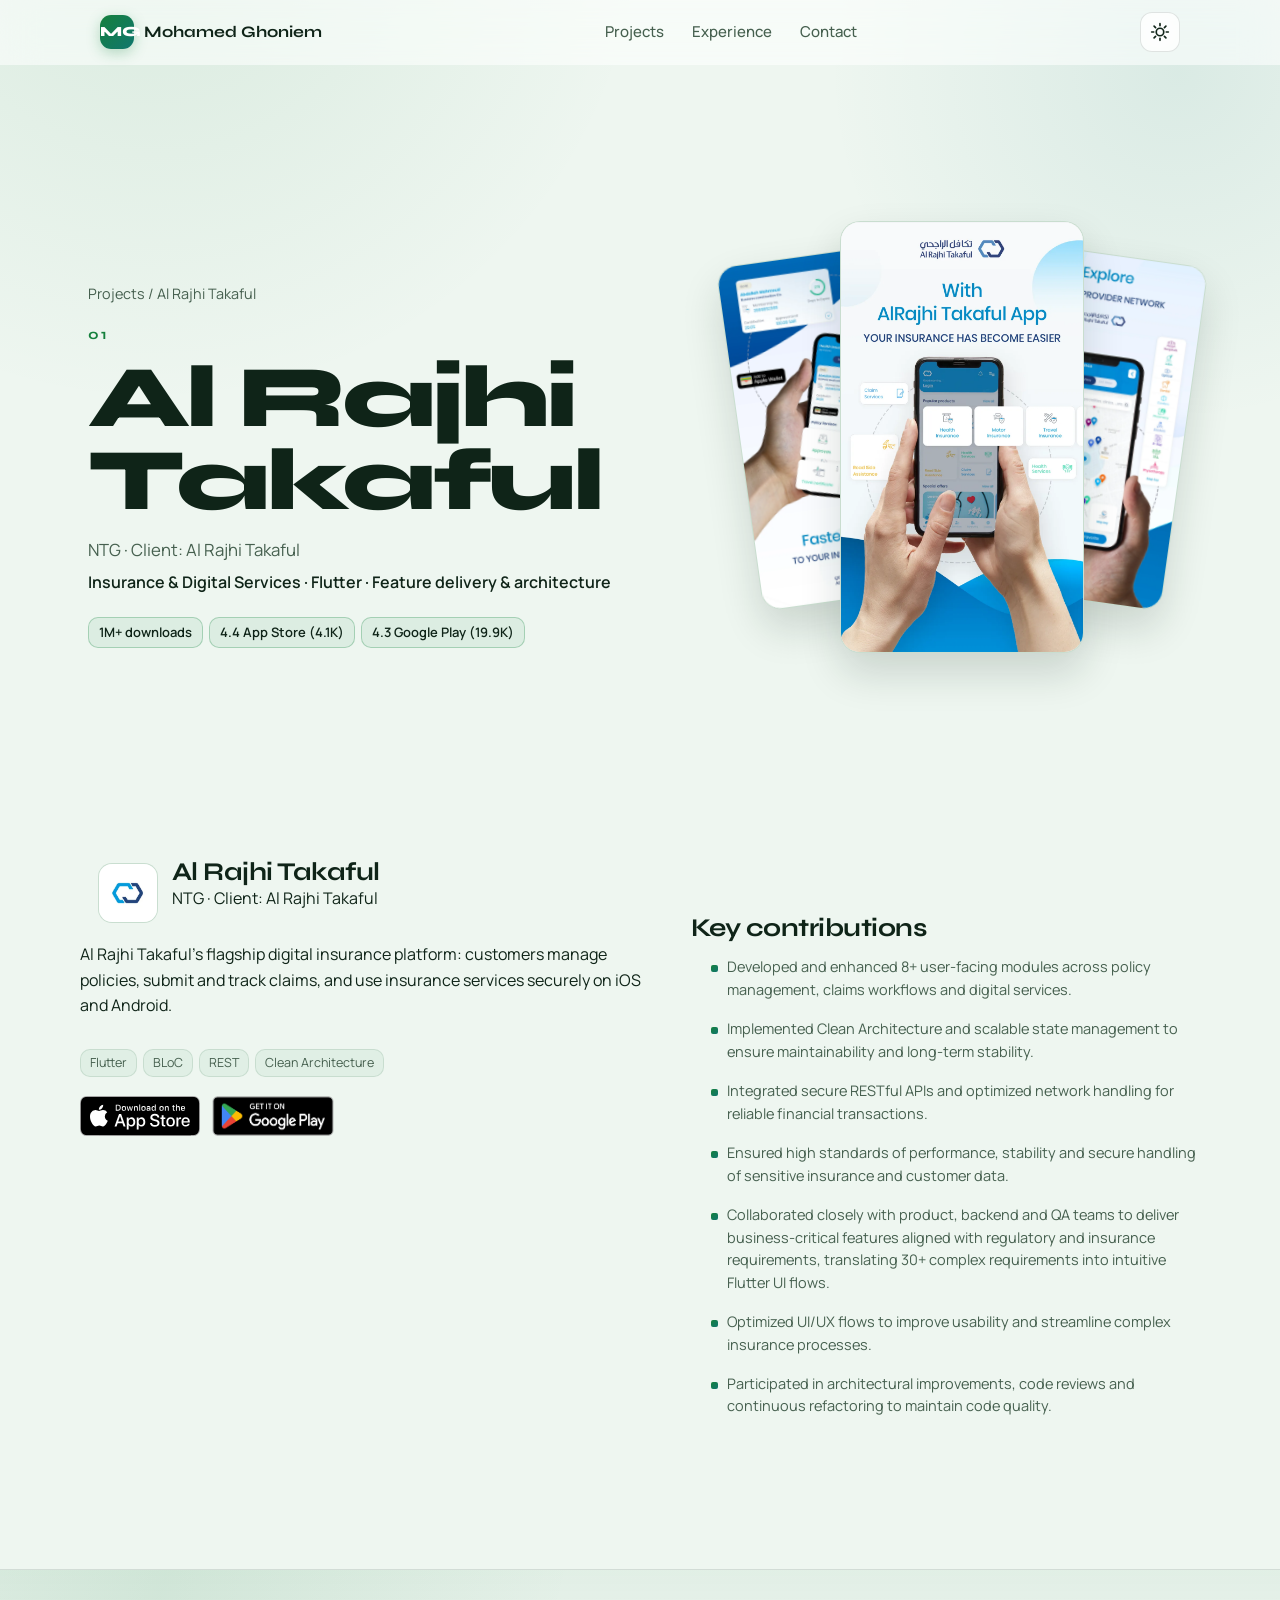
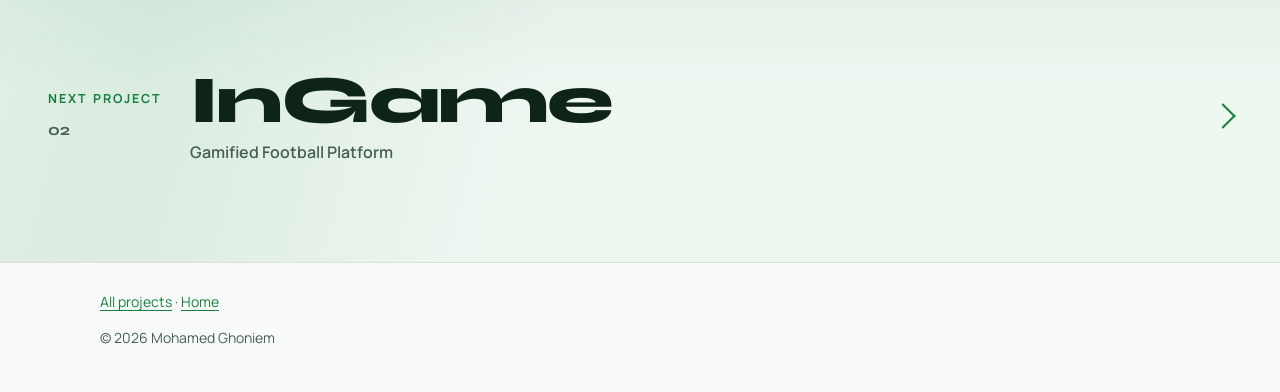
==== commit 220ab201: "Simplify case pages to home-style three-phone cluster Strip galleries, sticky scenes, and dual slide" ====
--- a/work/al-rajhi-takaful/index.html
+++ b/work/al-rajhi-takaful/index.html
@@ -19,7 +19,7 @@
 <link rel="preconnect" href="https://fonts.gstatic.com" crossorigin>
 <link href="https://fonts.googleapis.com/css2?family=Manrope:wght@400;500;600;700;800&family=Syne:wght@600;700;800&display=swap" rel="stylesheet">
 <script>(function(){var r=document.documentElement;r.classList.add('js');r.classList.remove('no-js');try{var t=localStorage.getItem('theme');if(!t)t=matchMedia('(prefers-color-scheme: light)').matches?'light':'dark';r.setAttribute('data-theme',t);}catch(e){}})();</script>
-<link rel="stylesheet" href="../../assets/css/style.css?v=10">
+<link rel="stylesheet" href="../../assets/css/style.css?v=11">
 </head>
 <body class="case-page">
 <a class="skip-link" href="#main">Skip to content</a>
@@ -44,124 +44,21 @@
 </header>
 <main id="main">
   <article class="case" aria-labelledby="case-title">
-    <section class="case-stage" data-case-stage aria-label="Al Rajhi Takaful overview">
-      <div class="case-stage-pin">
-        <div class="case-stage-copy">
-          <p class="case-crumb"><a href="../../#projects">Projects</a><span aria-hidden="true"> / </span><span>Al Rajhi Takaful</span></p>
-          <p class="case-index" aria-hidden="true">01</p>
-          <h1 class="case-title" id="case-title">Al Rajhi Takaful</h1>
-          <p class="case-company">NTG · Client: Al Rajhi Takaful</p>
-          <p class="case-role">Insurance &amp; Digital Services · Flutter · Feature delivery &amp; architecture</p>
-          <ul class="metrics case-metrics" aria-label="Results"><li>1M+ downloads</li><li>4.4 App Store (4.1K)</li><li>4.3 Google Play (19.9K)</li></ul>
-        </div>
-        <div class="case-stage-visual" data-case-visual>
-          <div class="case-media" style="--scene-color:#0a2a1c">
-  <div class="case-media-glow" aria-hidden="true"></div>
-  <div class="case-media-frame">
-    <img src="../../assets/shots/store/al-rajhi-takaful/1.webp" alt="Al Rajhi Takaful hero frame" width="900" height="1950" decoding="async" fetchpriority="high">
-  </div>
-</div>
-        </div>
+    <section class="case-hero" aria-label="Al Rajhi Takaful overview">
+      <div class="case-copy hero-enter">
+        <p class="case-crumb"><a href="../../#projects">Projects</a><span aria-hidden="true"> / </span><span>Al Rajhi Takaful</span></p>
+        <p class="case-index" aria-hidden="true">01</p>
+        <h1 class="case-title" id="case-title">Al Rajhi Takaful</h1>
+        <p class="case-company">NTG · Client: Al Rajhi Takaful</p>
+        <p class="case-role">Insurance &amp; Digital Services · Flutter · Feature delivery &amp; architecture</p>
+        <ul class="metrics case-metrics" aria-label="Results"><li>1M+ downloads</li><li>4.4 App Store (4.1K)</li><li>4.3 Google Play (19.9K)</li></ul>
+      </div>
+      <div class="hero-shots hero-enter" aria-hidden="true">
+        <figure class="shot-card s-left"><img src="../../assets/shots/store/al-rajhi-takaful/2.webp" width="900" height="1950" alt="" decoding="async"></figure>
+        <figure class="shot-card s-center"><img src="../../assets/shots/store/al-rajhi-takaful/1.webp" width="900" height="1950" alt="" decoding="async" fetchpriority="high"></figure>
+        <figure class="shot-card s-right"><img src="../../assets/shots/store/al-rajhi-takaful/3.webp" width="900" height="1950" alt="" decoding="async"></figure>
       </div>
     </section>
-
-    <section class="case-scene" data-case-scene aria-label="Frame 02">
-  <div class="case-scene-pin">
-    <div class="case-scene-meta"><span class="case-scene-index">02</span><span class="case-scene-label">Frame</span></div>
-    <div class="case-scene-mask">
-      <div class="case-media" style="--scene-color:#0a2a1c">
-  <div class="case-media-glow" aria-hidden="true"></div>
-  <div class="case-media-frame">
-    <img src="../../assets/shots/store/al-rajhi-takaful/2.webp" alt="Al Rajhi Takaful frame 02" width="900" height="1950" decoding="async" loading="lazy">
-  </div>
-</div>
-    </div>
-  </div>
-</section>
-<section class="case-scene" data-case-scene aria-label="Frame 03">
-  <div class="case-scene-pin">
-    <div class="case-scene-meta"><span class="case-scene-index">03</span><span class="case-scene-label">Frame</span></div>
-    <div class="case-scene-mask">
-      <div class="case-media" style="--scene-color:#0a2a1c">
-  <div class="case-media-glow" aria-hidden="true"></div>
-  <div class="case-media-frame">
-    <img src="../../assets/shots/store/al-rajhi-takaful/3.webp" alt="Al Rajhi Takaful frame 03" width="900" height="1950" decoding="async" loading="lazy">
-  </div>
-</div>
-    </div>
-  </div>
-</section>
-<section class="case-scene" data-case-scene aria-label="Frame 04">
-  <div class="case-scene-pin">
-    <div class="case-scene-meta"><span class="case-scene-index">04</span><span class="case-scene-label">Frame</span></div>
-    <div class="case-scene-mask">
-      <div class="case-media" style="--scene-color:#0a2a1c">
-  <div class="case-media-glow" aria-hidden="true"></div>
-  <div class="case-media-frame">
-    <img src="../../assets/shots/store/al-rajhi-takaful/4.webp" alt="Al Rajhi Takaful frame 04" width="900" height="1950" decoding="async" loading="lazy">
-  </div>
-</div>
-    </div>
-  </div>
-</section>
-<section class="case-scene" data-case-scene aria-label="Frame 05">
-  <div class="case-scene-pin">
-    <div class="case-scene-meta"><span class="case-scene-index">05</span><span class="case-scene-label">Frame</span></div>
-    <div class="case-scene-mask">
-      <div class="case-media" style="--scene-color:#0a2a1c">
-  <div class="case-media-glow" aria-hidden="true"></div>
-  <div class="case-media-frame">
-    <img src="../../assets/shots/store/al-rajhi-takaful/5.webp" alt="Al Rajhi Takaful frame 05" width="900" height="1950" decoding="async" loading="lazy">
-  </div>
-</div>
-    </div>
-  </div>
-</section>
-
-    <section class="case-sliders" data-case-sliders aria-hidden="true">
-  <div class="case-slider" data-dir="1"><div class="case-slider-track"><figure class="case-slide" style="--scene-color:#0a2a1c">
-  <div class="case-slide-frame"><img src="../../assets/shots/store/al-rajhi-takaful/1.webp" alt="" width="900" height="1950" loading="lazy" decoding="async"></div>
-</figure><figure class="case-slide" style="--scene-color:#0a2a1c">
-  <div class="case-slide-frame"><img src="../../assets/shots/store/al-rajhi-takaful/2.webp" alt="" width="900" height="1950" loading="lazy" decoding="async"></div>
-</figure><figure class="case-slide" style="--scene-color:#0a2a1c">
-  <div class="case-slide-frame"><img src="../../assets/shots/store/al-rajhi-takaful/3.webp" alt="" width="900" height="1950" loading="lazy" decoding="async"></div>
-</figure><figure class="case-slide" style="--scene-color:#0a2a1c">
-  <div class="case-slide-frame"><img src="../../assets/shots/store/al-rajhi-takaful/4.webp" alt="" width="900" height="1950" loading="lazy" decoding="async"></div>
-</figure><figure class="case-slide" style="--scene-color:#0a2a1c">
-  <div class="case-slide-frame"><img src="../../assets/shots/store/al-rajhi-takaful/5.webp" alt="" width="900" height="1950" loading="lazy" decoding="async"></div>
-</figure><figure class="case-slide" style="--scene-color:#0a2a1c">
-  <div class="case-slide-frame"><img src="../../assets/shots/store/al-rajhi-takaful/1.webp" alt="" width="900" height="1950" loading="lazy" decoding="async"></div>
-</figure><figure class="case-slide" style="--scene-color:#0a2a1c">
-  <div class="case-slide-frame"><img src="../../assets/shots/store/al-rajhi-takaful/2.webp" alt="" width="900" height="1950" loading="lazy" decoding="async"></div>
-</figure><figure class="case-slide" style="--scene-color:#0a2a1c">
-  <div class="case-slide-frame"><img src="../../assets/shots/store/al-rajhi-takaful/3.webp" alt="" width="900" height="1950" loading="lazy" decoding="async"></div>
-</figure><figure class="case-slide" style="--scene-color:#0a2a1c">
-  <div class="case-slide-frame"><img src="../../assets/shots/store/al-rajhi-takaful/4.webp" alt="" width="900" height="1950" loading="lazy" decoding="async"></div>
-</figure><figure class="case-slide" style="--scene-color:#0a2a1c">
-  <div class="case-slide-frame"><img src="../../assets/shots/store/al-rajhi-takaful/5.webp" alt="" width="900" height="1950" loading="lazy" decoding="async"></div>
-</figure></div></div>
-  <div class="case-slider" data-dir="-1"><div class="case-slider-track"><figure class="case-slide" style="--scene-color:#0a2a1c">
-  <div class="case-slide-frame"><img src="../../assets/shots/store/al-rajhi-takaful/5.webp" alt="" width="900" height="1950" loading="lazy" decoding="async"></div>
-</figure><figure class="case-slide" style="--scene-color:#0a2a1c">
-  <div class="case-slide-frame"><img src="../../assets/shots/store/al-rajhi-takaful/4.webp" alt="" width="900" height="1950" loading="lazy" decoding="async"></div>
-</figure><figure class="case-slide" style="--scene-color:#0a2a1c">
-  <div class="case-slide-frame"><img src="../../assets/shots/store/al-rajhi-takaful/3.webp" alt="" width="900" height="1950" loading="lazy" decoding="async"></div>
-</figure><figure class="case-slide" style="--scene-color:#0a2a1c">
-  <div class="case-slide-frame"><img src="../../assets/shots/store/al-rajhi-takaful/2.webp" alt="" width="900" height="1950" loading="lazy" decoding="async"></div>
-</figure><figure class="case-slide" style="--scene-color:#0a2a1c">
-  <div class="case-slide-frame"><img src="../../assets/shots/store/al-rajhi-takaful/1.webp" alt="" width="900" height="1950" loading="lazy" decoding="async"></div>
-</figure><figure class="case-slide" style="--scene-color:#0a2a1c">
-  <div class="case-slide-frame"><img src="../../assets/shots/store/al-rajhi-takaful/5.webp" alt="" width="900" height="1950" loading="lazy" decoding="async"></div>
-</figure><figure class="case-slide" style="--scene-color:#0a2a1c">
-  <div class="case-slide-frame"><img src="../../assets/shots/store/al-rajhi-takaful/4.webp" alt="" width="900" height="1950" loading="lazy" decoding="async"></div>
-</figure><figure class="case-slide" style="--scene-color:#0a2a1c">
-  <div class="case-slide-frame"><img src="../../assets/shots/store/al-rajhi-takaful/3.webp" alt="" width="900" height="1950" loading="lazy" decoding="async"></div>
-</figure><figure class="case-slide" style="--scene-color:#0a2a1c">
-  <div class="case-slide-frame"><img src="../../assets/shots/store/al-rajhi-takaful/2.webp" alt="" width="900" height="1950" loading="lazy" decoding="async"></div>
-</figure><figure class="case-slide" style="--scene-color:#0a2a1c">
-  <div class="case-slide-frame"><img src="../../assets/shots/store/al-rajhi-takaful/1.webp" alt="" width="900" height="1950" loading="lazy" decoding="async"></div>
-</figure></div></div>
-</section>
 
     <div class="case-body container">
       <div class="case-intro reveal">
@@ -171,9 +68,7 @@
         <div class="stores">
 <a class="store-badge" href="https://apps.apple.com/us/app/al-rajhi-takaful/id1511689440" target="_blank" rel="noopener"><img src="../../assets/badges/app-store.svg" alt="Download Al Rajhi Takaful on the App Store" width="120" height="40" loading="lazy"></a>
 <a class="store-badge store-badge-gp" href="https://play.google.com/store/apps/details?id=com.alrajhitakaful.dcp" target="_blank" rel="noopener"><img src="../../assets/badges/google-play.png" alt="Get Al Rajhi Takaful on Google Play" width="135" height="40" loading="lazy"></a>
-</div>
-        
-        
+        </div>
       </div>
       <section class="case-contribs reveal" aria-labelledby="contrib-title">
         <h2 class="case-h2" id="contrib-title">Key contributions</h2>
@@ -190,6 +85,6 @@
   </article>
 </main>
 <footer class="site-footer"><div class="container"><p><a href="../../#projects">All projects</a> · <a href="../../">Home</a></p><p>© <span id="year"></span> Mohamed Ghoniem</p></div></footer>
-<script src="../../assets/js/main.js?v=10" defer></script>
+<script src="../../assets/js/main.js?v=11" defer></script>
 </body>
 </html>
--- a/assets/css/style.css
+++ b/assets/css/style.css
@@ -593,10 +593,11 @@
   .hero-shots .s-center{animation:shot-float 5.5s ease-in-out infinite}
 }
 
-/* Desktop: copy | shots, stats full-width below — keep stats in the opening view */
-.hero-copy{order:1}
-.hero-shots{order:3}
-.stats-strip{order:2;margin-top:8px}
+/* Desktop: copy | shots, stats full-width below — keep stats in the opening view.
+   Scope grid-area/order to .hero-layout so case pages can reuse .hero-shots cleanly. */
+.hero-layout .hero-copy{order:1}
+.hero-layout .hero-shots{order:3}
+.hero-layout .stats-strip{order:2;margin-top:8px}
 @media (min-width:900px){
   .hero{padding:64px 0 48px}
   .hero-layout{
@@ -605,11 +606,11 @@
     grid-template-areas:"copy shots" "stats stats";
     column-gap:28px;row-gap:8px;align-items:center;
   }
-  .hero-copy{grid-area:copy}
-  .hero-shots{grid-area:shots;justify-self:end;order:initial;width:460px;height:560px}
+  .hero-layout .hero-copy{grid-area:copy}
+  .hero-layout .hero-shots{grid-area:shots;justify-self:end;order:initial;width:460px;height:560px}
   .hero-shots .shot-card{width:196px;top:36px}
   .hero-shots .s-center{width:244px} /* 244 * 1950/900 ≈ 529; box is 560 to clear shadow */
-  .stats-strip{grid-area:stats;margin-top:28px;order:initial}
+  .hero-layout .stats-strip{grid-area:stats;margin-top:28px;order:initial}
 }
 
 /* Mobile: copy + stats first (above the fold), compact overlapping posters below */
@@ -1044,9 +1045,8 @@
 /* Cross-document view transitions (supporting browsers) */
 @view-transition{navigation:auto}
 
-/* Case study pages — Dennis picture-beside-title + Motionsites sticky/mask/parallax */
+/* Case study pages — title + home-style 3-phone cluster only */
 .case-page .site-header{position:sticky;z-index:40}
-/* Do not set overflow on .case — any non-visible overflow makes sticky pins stick to a non-scrolling ancestor */
 .case{padding-bottom:0}
 .case-crumb{margin:0 0 18px;font-size:.9rem;color:var(--muted)}
 .case-crumb a{color:var(--muted);text-decoration:none}
@@ -1063,158 +1063,34 @@
 .case-role{margin:0;color:var(--text);font-weight:600;max-width:34rem}
 .case-metrics{margin:22px 0 0}
 
-/* Sticky title + designed media (picture beside title) — Motionsites mask/settle + Dennis sticky */
-.case-stage{
-  position:relative;min-height:190vh;
-}
-.case-stage-pin{
-  position:sticky;top:0;min-height:100vh;min-height:100dvh;
-  display:grid;align-items:center;gap:28px;
-  padding:108px clamp(16px,4vw,48px) 48px;
+.case-hero{
+  display:grid;gap:28px;align-items:center;
+  padding:108px clamp(16px,4vw,48px) 40px;
   max-width:1200px;margin:0 auto;
-  --stage-p:0;
-  --stage-enter:0;
-  --mx:0;--my:0;
-}
-.case-stage-copy{
-  max-width:34rem;
-  transform:translate3d(0,calc(var(--stage-p) * -18px),0);
-  will-change:transform;
-}
-.case-stage-visual{
-  justify-self:center;width:min(100%,360px);
-  /* enter: mask + blur-rise; scroll: scale settle + parallax drift */
-  clip-path:inset(46% 8% 12% 8% round 28px);
-  filter:blur(14px);
-  opacity:.25;
-  transform:translate3d(calc(var(--mx) * 18px),calc(var(--my) * 10px + 40px + var(--stage-p) * 36px),0) scale(.88);
-  transform-origin:center center;
-  will-change:transform,clip-path,filter,opacity;
-  transition:clip-path 1.2s cubic-bezier(.16,1,.3,1),filter 1.2s cubic-bezier(.16,1,.3,1),opacity 1.2s cubic-bezier(.16,1,.3,1),transform 1.2s cubic-bezier(.16,1,.3,1);
-}
-.case-stage.is-ready .case-stage-visual{
-  clip-path:inset(0 0 0 0 round 28px);
-  filter:blur(0);
-  opacity:1;
-  transform:translate3d(calc(var(--mx) * 18px),calc(var(--my) * 10px + var(--stage-p) * 36px),0) scale(calc(1.08 - var(--stage-p) * .12));
-  transition-delay:90ms;
-}
-.case-stage.is-scrolling .case-stage-visual{transition:none}
-.case-media{
-  position:relative;isolation:isolate;
-  --scene-color:#0a2a1c;
-}
-.case-media-glow{
-  position:absolute;inset:-22% -16%;z-index:0;border-radius:40%;
-  background:
-    radial-gradient(circle at 50% 40%,color-mix(in srgb,var(--accent) 30%,transparent),transparent 62%),
-    radial-gradient(circle at 70% 80%,color-mix(in srgb,var(--scene-color) 80%,transparent),transparent 55%);
-  filter:blur(10px);opacity:.95;pointer-events:none;
-  transform:scale(calc(1.08 - var(--stage-p,0) * .06));
-}
-.case-media-frame{
-  position:relative;z-index:1;border-radius:28px;overflow:hidden;
-  background:linear-gradient(160deg,color-mix(in srgb,var(--scene-color) 88%,#000),var(--scene-color));
-  border:1px solid color-mix(in srgb,var(--accent) 22%,var(--glass-edge));
-  box-shadow:0 30px 70px rgba(0,0,0,.45), inset 0 1px 0 rgba(255,255,255,.08);
-  aspect-ratio:9/16;padding:18px 18px 22px;
-}
-.case-media-frame img{
-  width:100%;height:100%;object-fit:cover;object-position:top center;display:block;
-  border-radius:18px;
-  transform:scale(calc(1.16 - var(--stage-p,0) * .1));transform-origin:center top;
-  will-change:transform;
-}
-.case-media-frame--empty{display:grid;place-items:center;aspect-ratio:9/16}
-
-/* Sticky masked scenes per store frame */
-.case-scene{
-  position:relative;min-height:140vh;
-}
-.case-scene-pin{
-  position:sticky;top:0;min-height:100vh;min-height:100dvh;
-  display:grid;place-items:center;padding:88px 20px 40px;
-  --scene-p:0;
-}
-.case-scene-meta{
-  position:absolute;top:96px;left:clamp(16px,5vw,64px);
-  display:flex;flex-direction:column;gap:6px;z-index:2;
-}
-.case-scene-index{
-  font-family:var(--font-display);font-weight:800;font-size:clamp(2rem,5vw,3.5rem);
-  letter-spacing:-.04em;color:color-mix(in srgb,var(--text) 55%,var(--accent));
-}
-.case-scene-label{
-  font-size:.72rem;font-weight:700;letter-spacing:.18em;text-transform:uppercase;color:var(--muted);
-}
-.case-scene-mask{
-  width:min(320px,78vw);
-  clip-path:inset(calc((1 - var(--scene-p)) * 42%) 0 calc((1 - var(--scene-p)) * 18%) 0 round 28px);
-  transform:translate3d(0,calc((1 - var(--scene-p)) * 48px),0) scale(calc(.92 + var(--scene-p) * .08));
-  opacity:calc(.35 + var(--scene-p) * .65);
-  will-change:transform,clip-path,opacity;
-  filter:blur(calc((1 - var(--scene-p)) * 8px));
-}
-.case-scene .case-media-frame img{
-  transform:scale(calc(1.14 - var(--scene-p) * .1));
-}
-
-/* Dual opposing horizontal sliders (Dennis / Motionsites scroll craft) */
-.case-sliders{
-  position:relative;padding:48px 0 72px;overflow-x:clip;
-  --slide-p:0;
-}
-.case-slider{overflow:hidden;margin:14px 0}
-.case-slider-track{
-  display:flex;gap:18px;width:max-content;will-change:transform;
-  padding-inline:clamp(16px,4vw,48px);
-}
-.case-slider[data-dir="1"] .case-slider-track{
-  transform:translate3d(calc(var(--slide-p) * -12vw),0,0);
-}
-.case-slider[data-dir="-1"] .case-slider-track{
-  transform:translate3d(calc(var(--slide-p) * 12vw - 8vw),0,0);
-}
-.case-slide{
-  margin:0;flex:0 0 auto;width:min(220px,58vw);
-  border-radius:22px;overflow:hidden;
-  background:linear-gradient(160deg,color-mix(in srgb,var(--scene-color,#0a2a1c) 80%,#000),var(--scene-color,#0a2a1c));
-  border:1px solid color-mix(in srgb,var(--accent) 18%,var(--glass-edge));
-  box-shadow:var(--clay);
-  padding:14px;
-}
-.case-slide-frame{
-  border-radius:14px;overflow:hidden;aspect-ratio:9/16;background:#04140a;
-}
-.case-slide img{width:100%;height:100%;object-fit:cover;object-position:top center;display:block}
+}
+.case-copy{max-width:34rem;min-width:0}
+.case-hero .hero-shots{
+  justify-self:center;order:initial;grid-area:auto;
+}
+.js .case-copy.hero-enter{transition-delay:.05s}
+.js .case-hero .hero-shots.hero-enter{transition-delay:.18s}
+@media (min-width:900px){
+  .case-hero{
+    grid-template-columns:minmax(0,1fr) 460px;column-gap:28px;
+    padding:120px clamp(16px,4vw,48px) 56px;
+  }
+  .case-hero .hero-shots{
+    justify-self:end;width:460px;height:560px;
+    order:initial;grid-area:auto;
+  }
+}
+@media (max-width:899px){
+  .case-hero{padding-top:96px}
+  .case-hero .hero-shots{margin:8px auto 0}
+}
 
 .case-body{
   display:grid;gap:36px;padding:40px 0 72px;
-}
-@media (min-width:900px){
-  .case-stage-pin{
-    grid-template-columns:1.05fr .95fr;gap:48px;align-items:center;
-  }
-  .case-stage-visual{justify-self:end;width:min(100%,380px)}
-  .case-scene-pin{grid-template-columns:1fr; }
-  .case-slide{width:min(240px,22vw)}
-}
-@media (max-width:899px){
-  .case-stage{min-height:auto}
-  .case-stage-pin{position:relative;min-height:auto;padding-top:96px;--mx:0!important;--my:0!important}
-  .case-stage-copy{transform:none}
-  .case-stage-visual{width:min(260px,78vw)}
-  .case-stage.is-ready .case-stage-visual{
-    transform:translate3d(0,0,0) scale(1);
-  }
-  .case-scene{min-height:auto}
-  .case-scene-pin{position:relative;min-height:auto;padding:48px 16px}
-  .case-scene-mask{
-    width:min(260px,78vw);
-    /* one-shot reveal when in view via --scene-p still works without sticky */
-  }
-  .case-scene-meta{position:static;margin-bottom:12px}
-  .case-sliders{padding:24px 0 40px}
 }
 .case-intro,.case-contribs{display:flex;flex-direction:column;gap:14px}
 .case-h2{
@@ -1274,10 +1150,6 @@
   .case-next-meta{grid-column:1 / -1;flex-direction:row;justify-content:space-between;align-items:center}
 }
 @media (prefers-reduced-motion:reduce){
-  .case-stage,.case-scene{min-height:auto}
-  .case-stage-pin,.case-scene-pin{position:relative;min-height:auto}
-  .case-stage-visual,.case-scene-mask{transform:none!important;filter:none!important;opacity:1!important;clip-path:none!important}
-  .case-slider-track{transform:none!important}
   .case-next-link{transform:none!important;opacity:1!important;transition:none!important}
   .case-next::before{display:none}
 }
